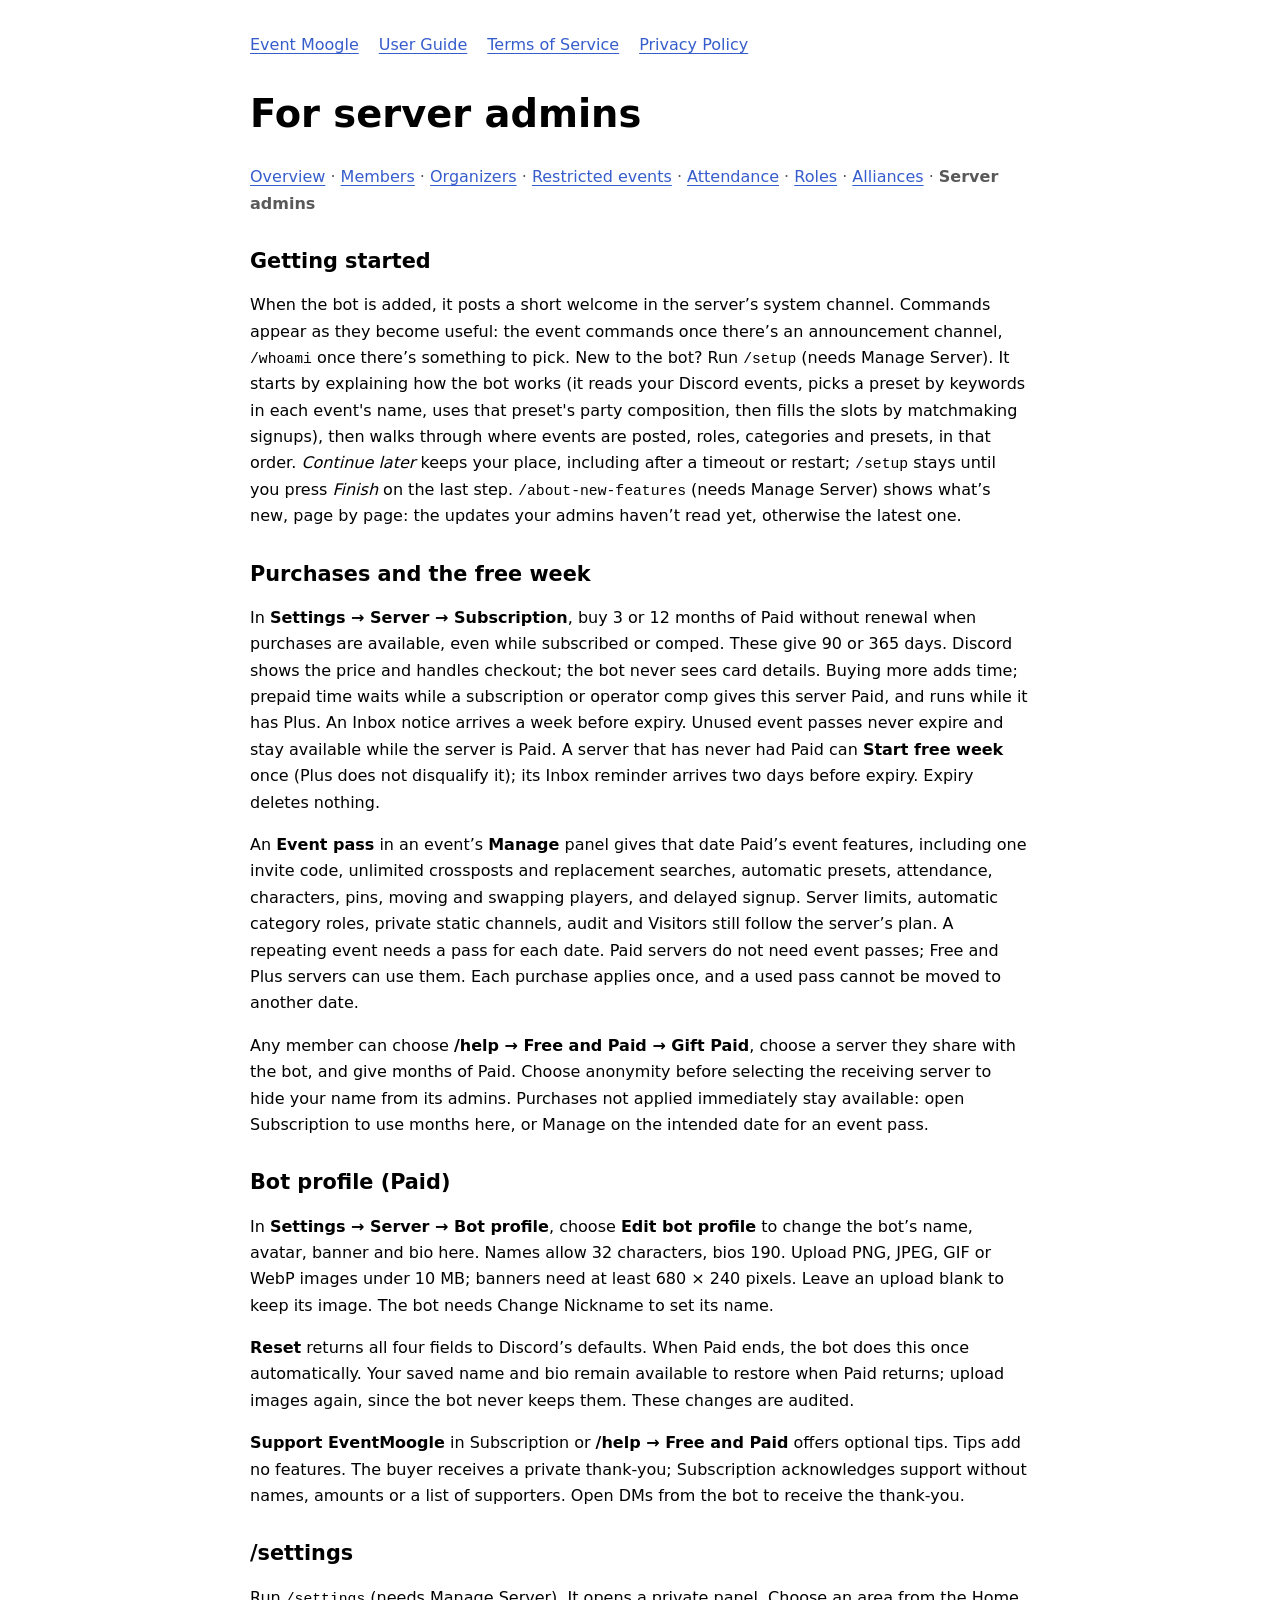
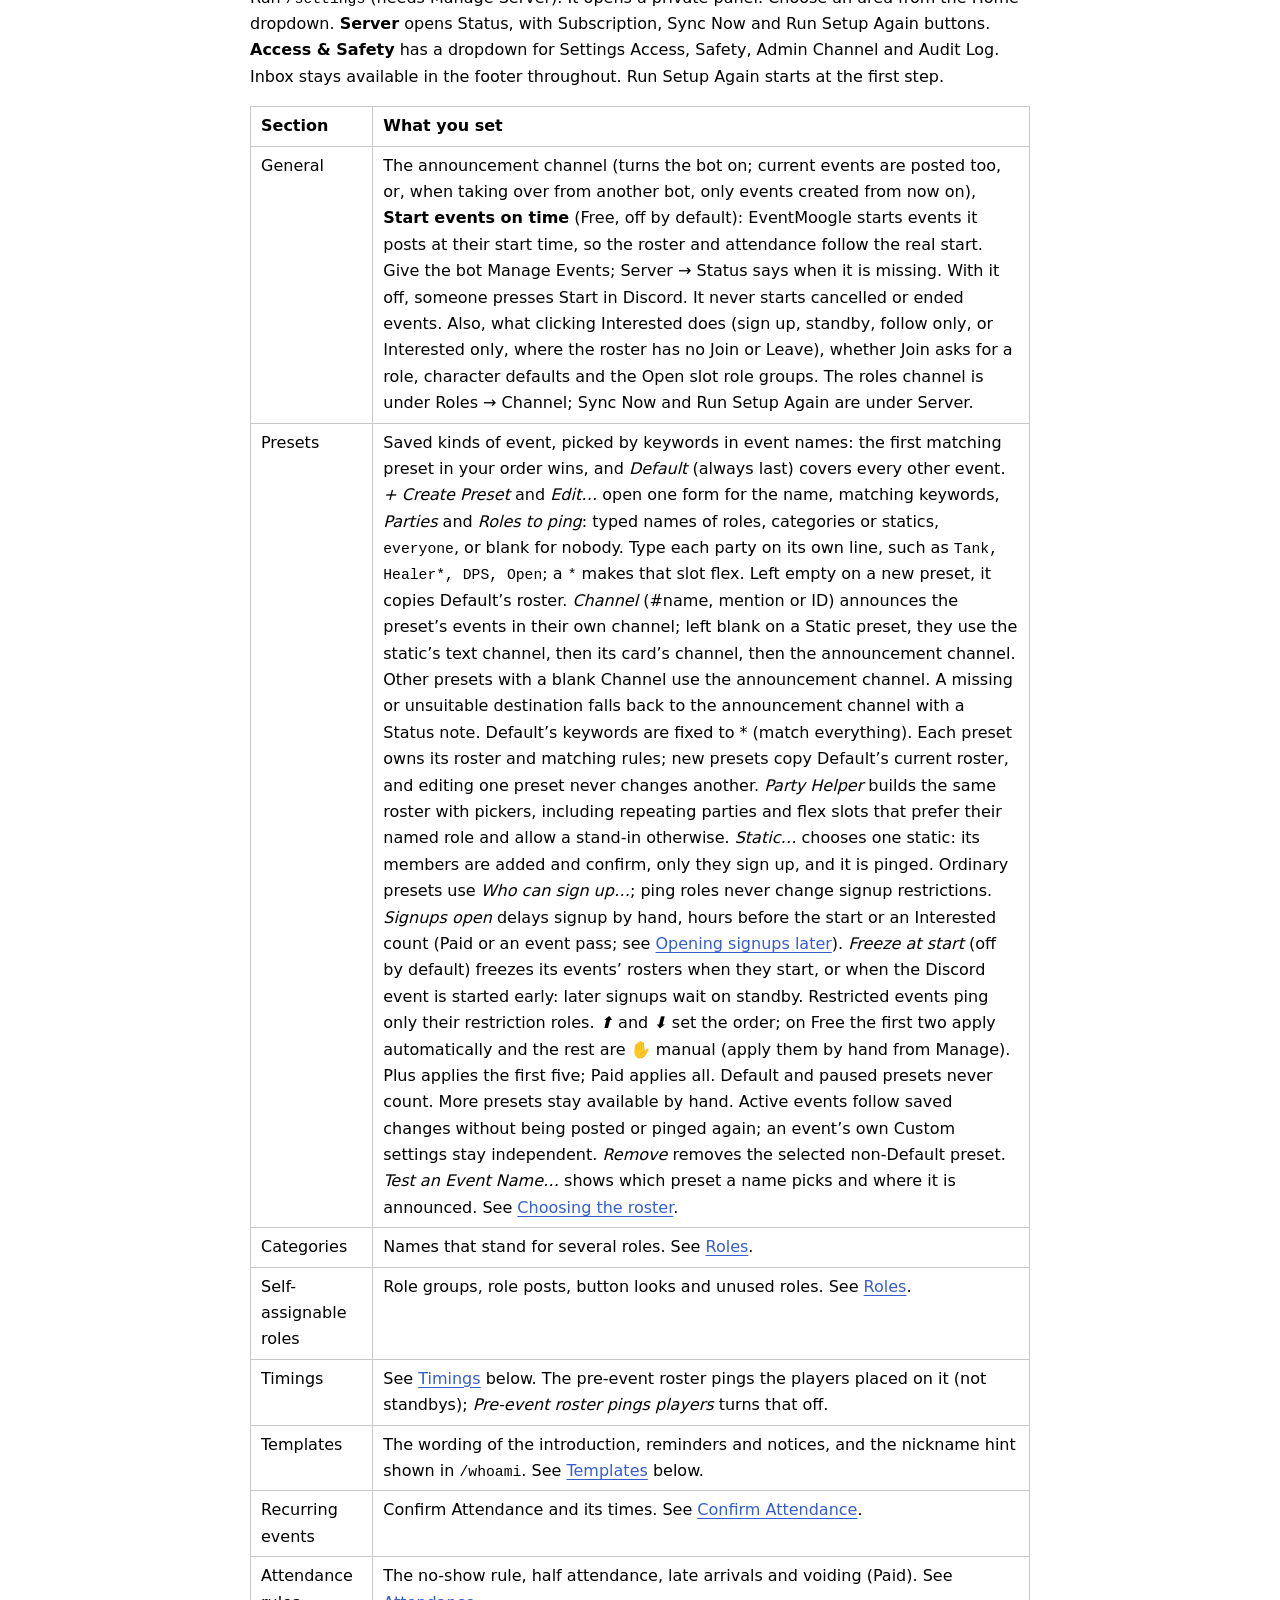
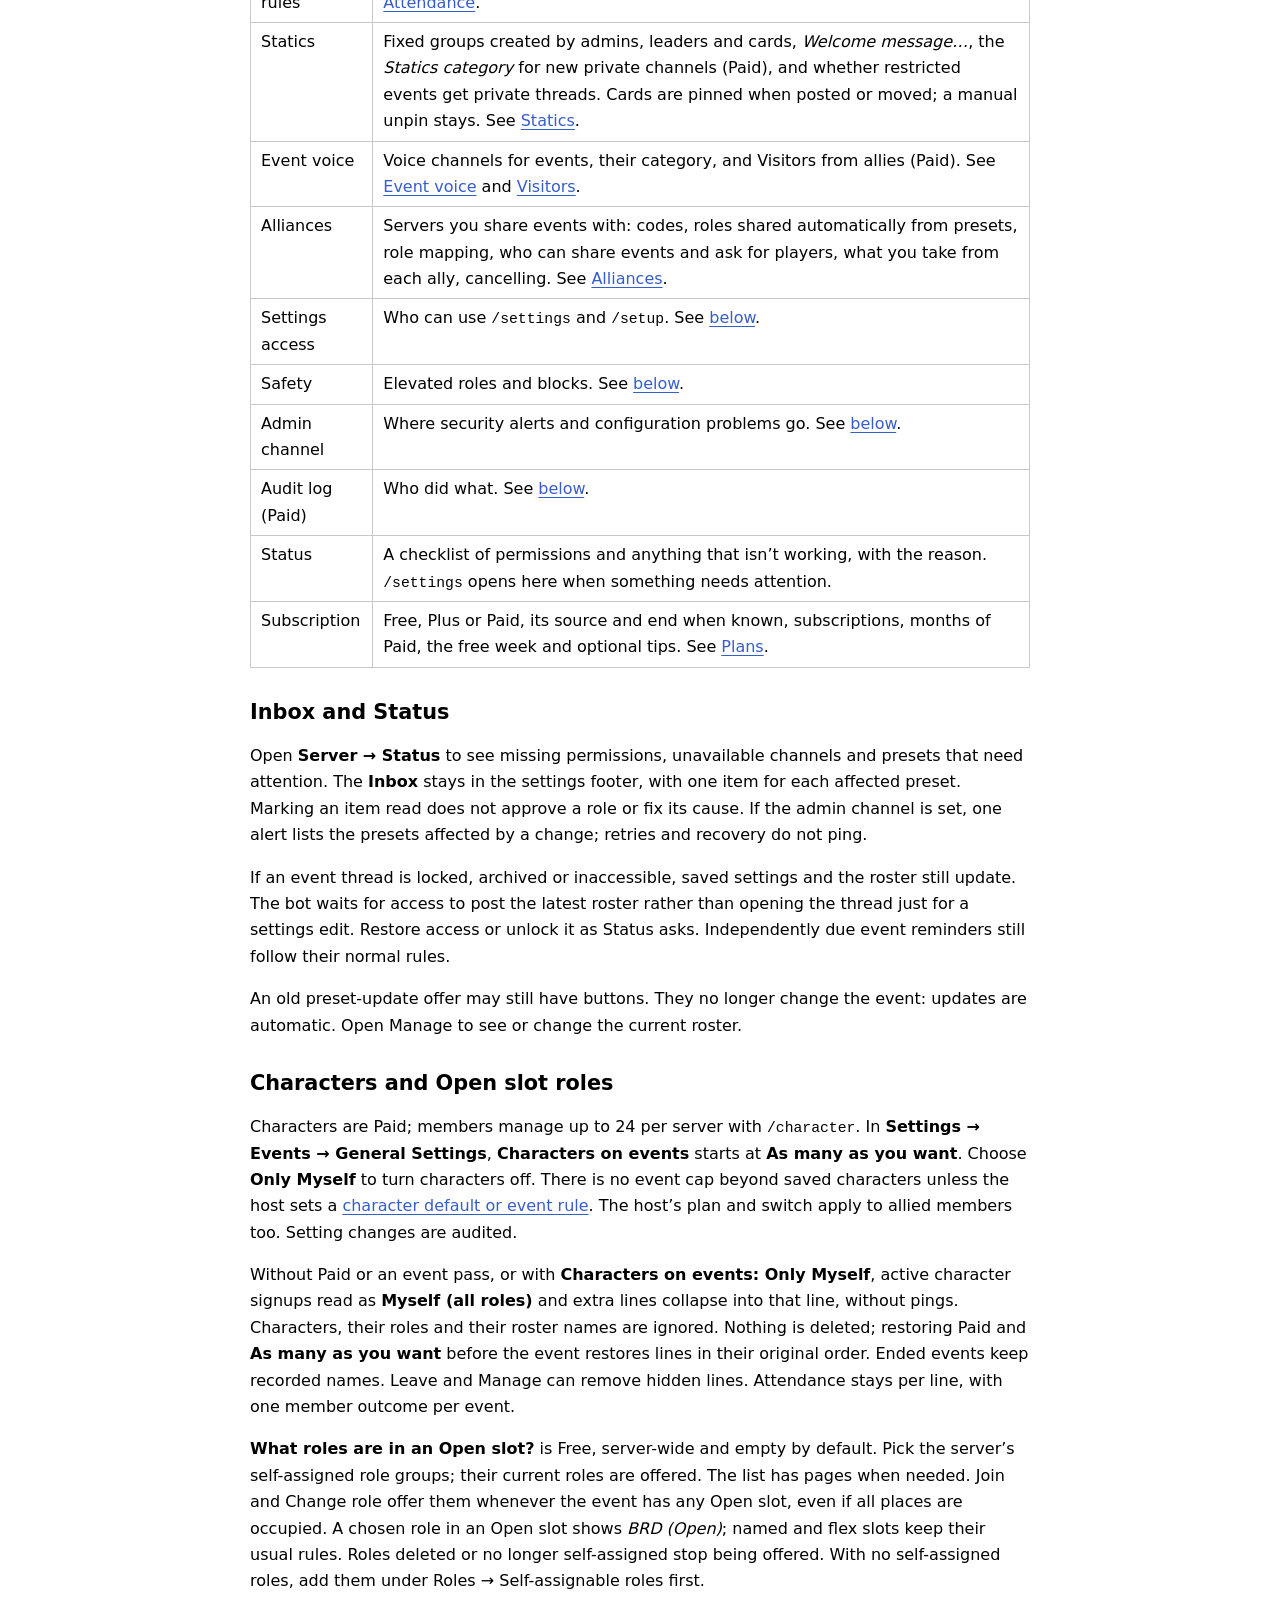
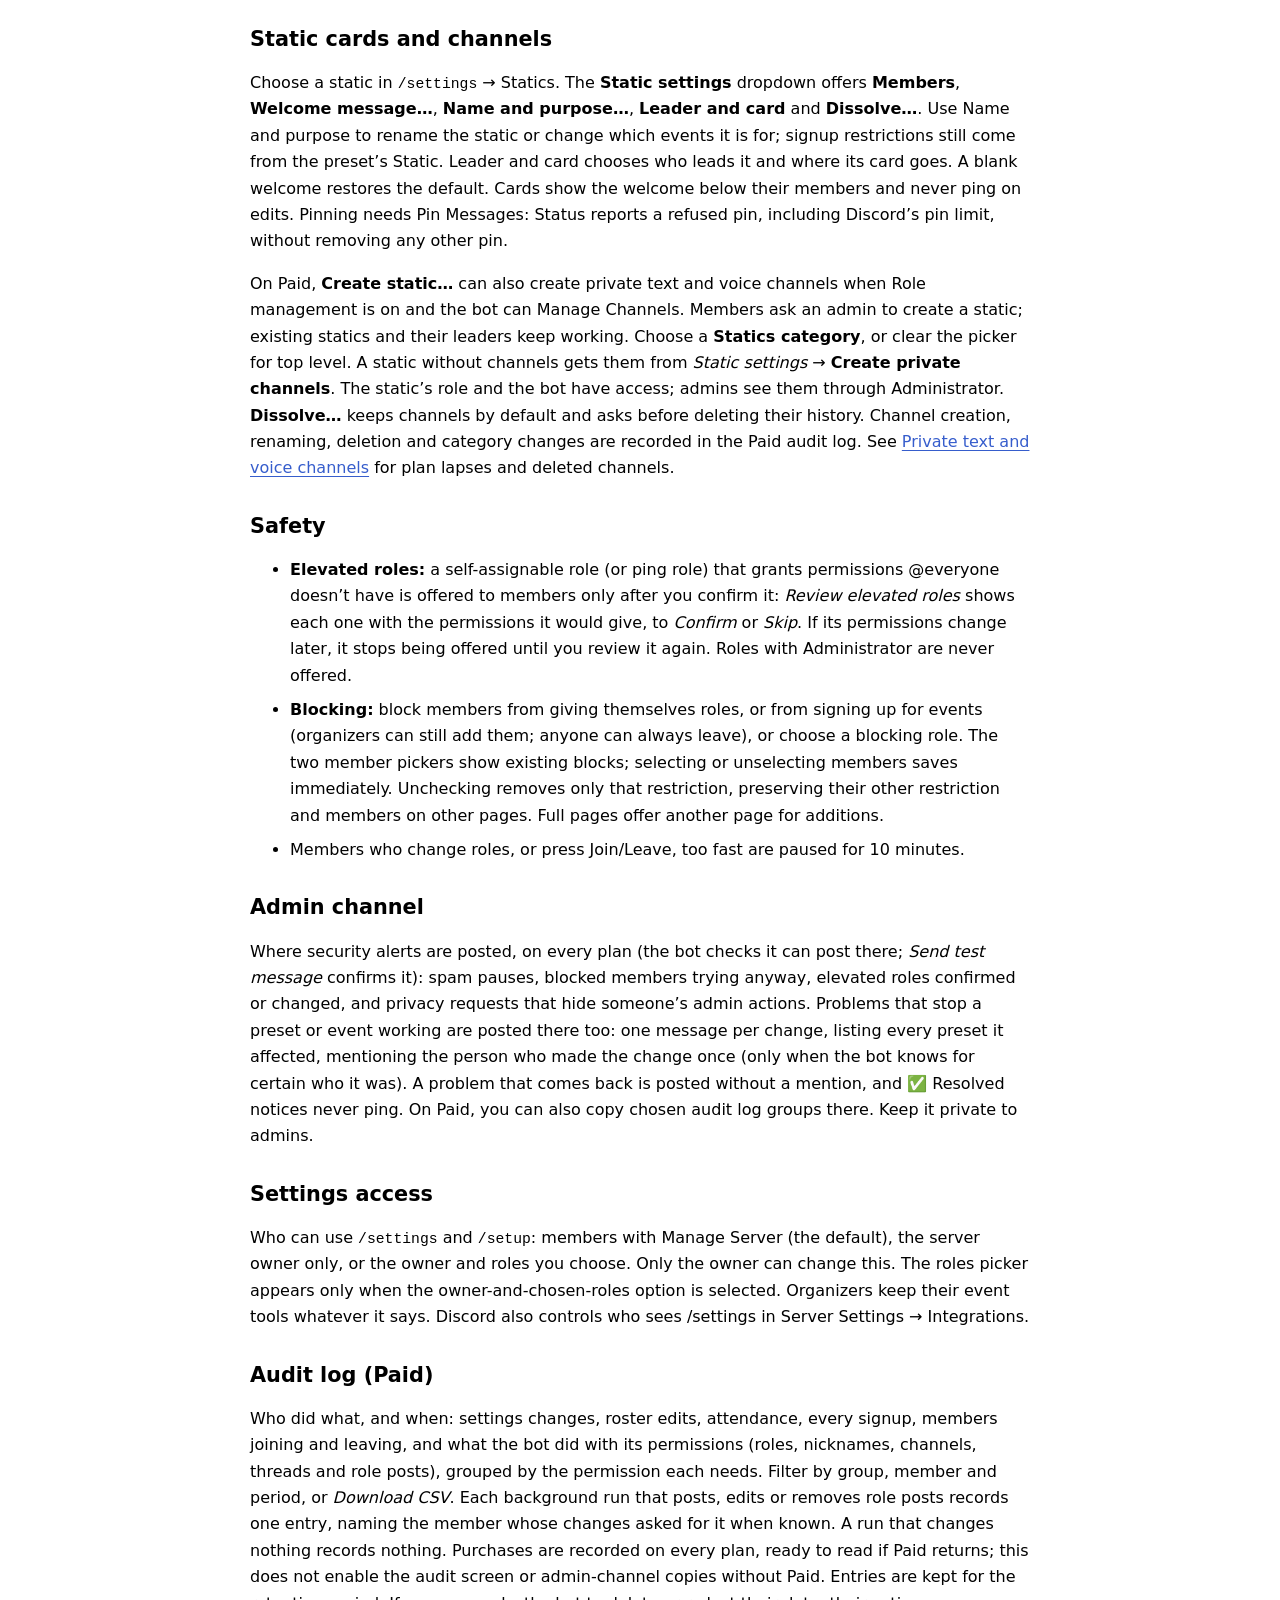
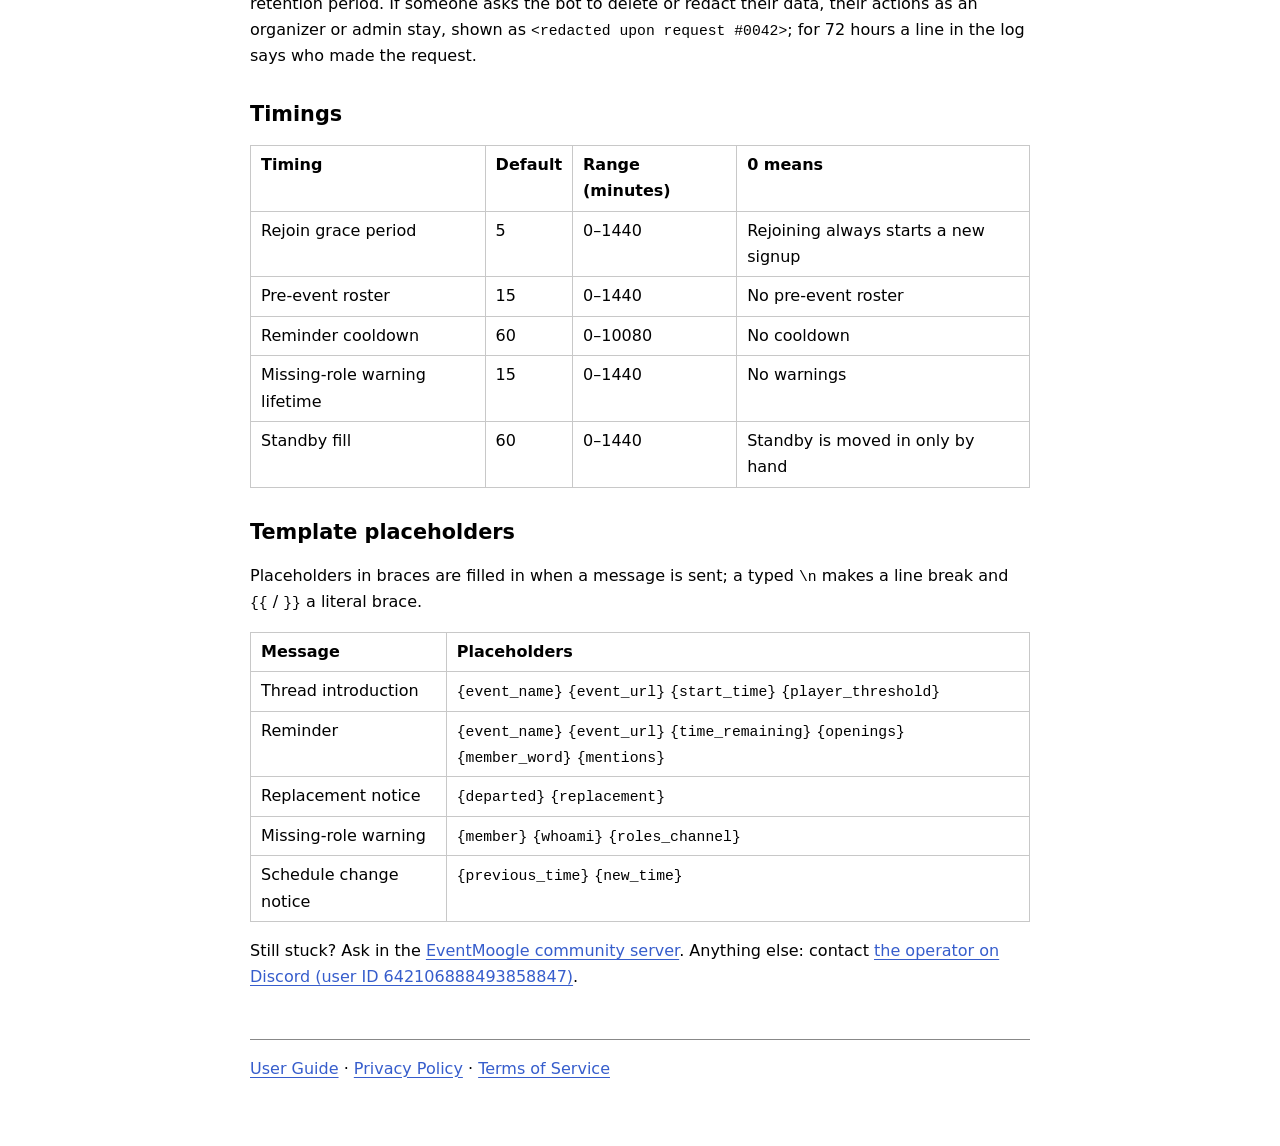
==== guide-admins.html @ 7b051658 "Update the guide and Privacy Policy for v3.6.0 Co-Authored-By: Claude Opus 5.5 <noreply@anthropic.co" ====
<!doctype html>
<html lang="en">
<head>
  <meta charset="utf-8">
  <meta name="viewport" content="width=device-width, initial-scale=1">
  <title>Server admins — Event Moogle User Guide</title>
  <link rel="stylesheet" href="styles.css">
</head>
<body>
  <nav aria-label="Pages"><a href="index.html">Event Moogle</a><a href="guide.html">User Guide</a><a href="terms.html">Terms of Service</a><a href="privacy.html">Privacy Policy</a></nav>
  <main>
    <h1>For server admins</h1>
    <p class="toc"><a href="guide.html">Overview</a> · <a href="guide-members.html">Members</a> · <a href="guide-organizers.html">Organizers</a> · <a href="guide-restricted.html">Restricted events</a> · <a href="guide-attendance.html">Attendance</a> · <a href="guide-roles.html">Roles</a> · <a href="guide-alliances.html">Alliances</a> · <strong>Server admins</strong></p>

    <h2 id="getting-started">Getting started</h2>
    <p>When the bot is added, it posts a short welcome in the server’s system channel. Commands appear as they become useful: the event commands once there’s an announcement channel, <code>/whoami</code> once there’s something to pick. New to the bot? Run <code>/setup</code> (needs Manage Server). It starts by explaining how the bot works (it reads your Discord events, picks a preset by keywords in each event's name, uses that preset's party composition, then fills the slots by matchmaking signups), then walks through where events are posted, roles, categories and presets, in that order. <em>Continue later</em> keeps your place, including after a timeout or restart; <code>/setup</code> stays until you press <em>Finish</em> on the last step. <code>/about-new-features</code> (needs Manage Server) shows what’s new, page by page: the updates your admins haven’t read yet, otherwise the latest one.</p>

    <h2 id="purchases">Purchases and the free week</h2>
    <p>In <strong>Settings → Server → Subscription</strong>, buy 3 or 12 months of Paid without renewal when purchases are available, even while subscribed or comped. These give 90 or 365 days. Discord shows the price and handles checkout; the bot never sees card details. Buying more adds time; prepaid time waits while a subscription or operator comp gives this server Paid, and runs while it has Plus. An Inbox notice arrives a week before expiry. Unused event passes never expire and stay available while the server is Paid. A server that has never had Paid can <strong>Start free week</strong> once (Plus does not disqualify it); its Inbox reminder arrives two days before expiry. Expiry deletes nothing.</p>
    <p>An <strong>Event pass</strong> in an event’s <strong>Manage</strong> panel gives that date Paid’s event features, including one invite code, unlimited crossposts and replacement searches, automatic presets, attendance, characters, pins, moving and swapping players, and delayed signup. Server limits, automatic category roles, private static channels, audit and Visitors still follow the server’s plan. A repeating event needs a pass for each date. Paid servers do not need event passes; Free and Plus servers can use them. Each purchase applies once, and a used pass cannot be moved to another date.</p>
    <p>Any member can choose <strong>/help → Free and Paid → Gift Paid</strong>, choose a server they share with the bot, and give months of Paid. Choose anonymity before selecting the receiving server to hide your name from its admins. Purchases not applied immediately stay available: open Subscription to use months here, or Manage on the intended date for an event pass.</p>

    <h2 id="bot-profile">Bot profile (Paid)</h2>
    <p>In <strong>Settings → Server → Bot profile</strong>, choose <strong>Edit bot profile</strong> to change the bot’s name, avatar, banner and bio here. Names allow 32 characters, bios 190. Upload PNG, JPEG, GIF or WebP images under 10 MB; banners need at least 680 × 240 pixels. Leave an upload blank to keep its image. The bot needs Change Nickname to set its name.</p>
    <p><strong>Reset</strong> returns all four fields to Discord’s defaults. When Paid ends, the bot does this once automatically. Your saved name and bio remain available to restore when Paid returns; upload images again, since the bot never keeps them. These changes are audited.</p>
    <p><strong>Support EventMoogle</strong> in Subscription or <strong>/help → Free and Paid</strong> offers optional tips. Tips add no features. The buyer receives a private thank-you; Subscription acknowledges support without names, amounts or a list of supporters. Open DMs from the bot to receive the thank-you.</p>

    <h2 id="settings">/settings</h2>
    <p>Run <code>/settings</code> (needs Manage Server). It opens a private panel. Choose an area from the Home dropdown. <strong>Server</strong> opens Status, with Subscription, Sync Now and Run Setup Again buttons. <strong>Access &amp; Safety</strong> has a dropdown for Settings Access, Safety, Admin Channel and Audit Log. Inbox stays available in the footer throughout. Run Setup Again starts at the first step.</p>
    <table>
      <tr><th>Section</th><th>What you set</th></tr>
      <tr><td>General</td><td>The announcement channel (turns the bot on; current events are posted too, or, when taking over from another bot, only events created from now on), <strong>Start events on time</strong> (Free, off by default): EventMoogle starts events it posts at their start time, so the roster and attendance follow the real start. Give the bot Manage Events; Server → Status says when it is missing. With it off, someone presses Start in Discord. It never starts cancelled or ended events. Also, what clicking Interested does (sign up, standby, follow only, or Interested only, where the roster has no Join or Leave), whether Join asks for a role, character defaults and the Open slot role groups. The roles channel is under Roles → Channel; Sync Now and Run Setup Again are under Server.</td></tr>
      <tr><td>Presets</td><td>Saved kinds of event, picked by keywords in event names: the first matching preset in your order wins, and <em>Default</em> (always last) covers every other event. <em>+ Create Preset</em> and <em>Edit…</em> open one form for the name, matching keywords, <em>Parties</em> and <em>Roles to ping</em>: typed names of roles, categories or statics, <code>everyone</code>, or blank for nobody. Type each party on its own line, such as <code>Tank, Healer*, DPS, Open</code>; a <code>*</code> makes that slot flex. Left empty on a new preset, it copies Default’s roster. <em>Channel</em> (#name, mention or ID) announces the preset’s events in their own channel; left blank on a Static preset, they use the static’s text channel, then its card’s channel, then the announcement channel. Other presets with a blank Channel use the announcement channel. A missing or unsuitable destination falls back to the announcement channel with a Status note. Default’s keywords are fixed to * (match everything). Each preset owns its roster and matching rules; new presets copy Default’s current roster, and editing one preset never changes another. <em>Party Helper</em> builds the same roster with pickers, including repeating parties and flex slots that prefer their named role and allow a stand-in otherwise. <em>Static…</em> chooses one static: its members are added and confirm, only they sign up, and it is pinged. Ordinary presets use <em>Who can sign up…</em>; ping roles never change signup restrictions. <em>Signups open</em> delays signup by hand, hours before the start or an Interested count (Paid or an event pass; see <a href="guide-organizers.html#delayed-signups">Opening signups later</a>). <em>Freeze at start</em> (off by default) freezes its events’ rosters when they start, or when the Discord event is started early: later signups wait on standby. Restricted events ping only their restriction roles. <em>⬆️</em> and <em>⬇️</em> set the order; on Free the first two apply automatically and the rest are ✋ manual (apply them by hand from Manage). Plus applies the first five; Paid applies all. Default and paused presets never count. More presets stay available by hand. Active events follow saved changes without being posted or pinged again; an event’s own Custom settings stay independent. <em>Remove</em> removes the selected non-Default preset. <em>Test an Event Name…</em> shows which preset a name picks and where it is announced. See <a href="guide-organizers.html#presets">Choosing the roster</a>.</td></tr>
      <tr><td>Categories</td><td>Names that stand for several roles. See <a href="guide-roles.html#categories">Roles</a>.</td></tr>
      <tr><td>Self-assignable roles</td><td>Role groups, role posts, button looks and unused roles. See <a href="guide-roles.html#self-assignable">Roles</a>.</td></tr>
      <tr><td>Timings</td><td>See <a href="#timings">Timings</a> below. The pre-event roster pings the players placed on it (not standbys); <em>Pre-event roster pings players</em> turns that off.</td></tr>
      <tr><td>Templates</td><td>The wording of the introduction, reminders and notices, and the nickname hint shown in <code>/whoami</code>. See <a href="#templates">Templates</a> below.</td></tr>
      <tr><td>Recurring events</td><td>Confirm Attendance and its times. See <a href="guide-organizers.html#confirm-attendance">Confirm Attendance</a>.</td></tr>
      <tr><td>Attendance rules</td><td>The no-show rule, half attendance, late arrivals and voiding (Paid). See <a href="guide-attendance.html#how-it-counts">Attendance</a>.</td></tr>
      <tr><td>Statics</td><td>Fixed groups created by admins, leaders and cards, <em>Welcome message…</em>, the <em>Statics category</em> for new private channels (Paid), and whether restricted events get private threads. Cards are pinned when posted or moved; a manual unpin stays. See <a href="guide-restricted.html#statics">Statics</a>.</td></tr>
      <tr><td>Event voice</td><td>Voice channels for events, their category, and Visitors from allies (Paid). See <a href="guide-organizers.html#voice-channel">Event voice</a> and <a href="guide-alliances.html#visitors">Visitors</a>.</td></tr>
      <tr><td>Alliances</td><td>Servers you share events with: codes, roles shared automatically from presets, role mapping, who can share events and ask for players, what you take from each ally, cancelling. See <a href="guide-alliances.html">Alliances</a>.</td></tr>
      <tr><td>Settings access</td><td>Who can use <code>/settings</code> and <code>/setup</code>. See <a href="#access">below</a>.</td></tr>
      <tr><td>Safety</td><td>Elevated roles and blocks. See <a href="#safety">below</a>.</td></tr>
      <tr><td>Admin channel</td><td>Where security alerts and configuration problems go. See <a href="#admin-channel">below</a>.</td></tr>
      <tr><td>Audit log (Paid)</td><td>Who did what. See <a href="#audit-log">below</a>.</td></tr>
      <tr><td>Status</td><td>A checklist of permissions and anything that isn’t working, with the reason. <code>/settings</code> opens here when something needs attention.</td></tr>
      <tr><td>Subscription</td><td>Free, Plus or Paid, its source and end when known, subscriptions, months of Paid, the free week and optional tips. See <a href="guide.html#plans">Plans</a>.</td></tr>
    </table>

    <h2 id="inbox-status">Inbox and Status</h2>
    <p>Open <strong>Server → Status</strong> to see missing permissions, unavailable channels and presets that need attention. The <strong>Inbox</strong> stays in the settings footer, with one item for each affected preset. Marking an item read does not approve a role or fix its cause. If the admin channel is set, one alert lists the presets affected by a change; retries and recovery do not ping.</p>
    <p>If an event thread is locked, archived or inaccessible, saved settings and the roster still update. The bot waits for access to post the latest roster rather than opening the thread just for a settings edit. Restore access or unlock it as Status asks. Independently due event reminders still follow their normal rules.</p>
    <p>An old preset-update offer may still have buttons. They no longer change the event: updates are automatic. Open Manage to see or change the current roster.</p>

    <h2 id="character-settings">Characters and Open slot roles</h2>
    <p>Characters are Paid; members manage up to 24 per server with <code>/character</code>. In <strong>Settings → Events → General Settings</strong>, <strong>Characters on events</strong> starts at <strong>As many as you want</strong>. Choose <strong>Only Myself</strong> to turn characters off. There is no event cap beyond saved characters unless the host sets a <a href="guide-organizers.html#characters">character default or event rule</a>. The host’s plan and switch apply to allied members too. Setting changes are audited.</p>
    <p>Without Paid or an event pass, or with <strong>Characters on events: Only Myself</strong>, active character signups read as <strong>Myself (all roles)</strong> and extra lines collapse into that line, without pings. Characters, their roles and their roster names are ignored. Nothing is deleted; restoring Paid and <strong>As many as you want</strong> before the event restores lines in their original order. Ended events keep recorded names. Leave and Manage can remove hidden lines. Attendance stays per line, with one member outcome per event.</p>
    <p><strong>What roles are in an Open slot?</strong> is Free, server-wide and empty by default. Pick the server’s self-assigned role groups; their current roles are offered. The list has pages when needed. Join and Change role offer them whenever the event has any Open slot, even if all places are occupied. A chosen role in an Open slot shows <em>BRD (Open)</em>; named and flex slots keep their usual rules. Roles deleted or no longer self-assigned stop being offered. With no self-assigned roles, add them under Roles → Self-assignable roles first.</p>

    <h2 id="statics">Static cards and channels</h2>
    <p>Choose a static in <code>/settings</code> → Statics. The <strong>Static settings</strong> dropdown offers <strong>Members</strong>, <strong>Welcome message…</strong>, <strong>Name and purpose…</strong>, <strong>Leader and card</strong> and <strong>Dissolve…</strong>. Use Name and purpose to rename the static or change which events it is for; signup restrictions still come from the preset’s Static. Leader and card chooses who leads it and where its card goes. A blank welcome restores the default. Cards show the welcome below their members and never ping on edits. Pinning needs Pin Messages: Status reports a refused pin, including Discord’s pin limit, without removing any other pin.</p>
    <p>On Paid, <strong>Create static…</strong> can also create private text and voice channels when Role management is on and the bot can Manage Channels. Members ask an admin to create a static; existing statics and their leaders keep working. Choose a <strong>Statics category</strong>, or clear the picker for top level. A static without channels gets them from <em>Static settings</em> → <strong>Create private channels</strong>. The static’s role and the bot have access; admins see them through Administrator. <strong>Dissolve…</strong> keeps channels by default and asks before deleting their history. Channel creation, renaming, deletion and category changes are recorded in the Paid audit log. See <a href="guide-restricted.html#static-channels">Private text and voice channels</a> for plan lapses and deleted channels.</p>

    <h2 id="safety">Safety</h2>
    <ul>
      <li><strong>Elevated roles:</strong> a self-assignable role (or ping role) that grants permissions @everyone doesn’t have is offered to members only after you confirm it: <em>Review elevated roles</em> shows each one with the permissions it would give, to <em>Confirm</em> or <em>Skip</em>. If its permissions change later, it stops being offered until you review it again. Roles with Administrator are never offered.</li>
      <li><strong>Blocking:</strong> block members from giving themselves roles, or from signing up for events (organizers can still add them; anyone can always leave), or choose a blocking role. The two member pickers show existing blocks; selecting or unselecting members saves immediately. Unchecking removes only that restriction, preserving their other restriction and members on other pages. Full pages offer another page for additions.</li>
      <li>Members who change roles, or press Join/Leave, too fast are paused for 10 minutes.</li>
    </ul>

    <h2 id="admin-channel">Admin channel</h2>
    <p>Where security alerts are posted, on every plan (the bot checks it can post there; <em>Send test message</em> confirms it): spam pauses, blocked members trying anyway, elevated roles confirmed or changed, and privacy requests that hide someone’s admin actions. Problems that stop a preset or event working are posted there too: one message per change, listing every preset it affected, mentioning the person who made the change once (only when the bot knows for certain who it was). A problem that comes back is posted without a mention, and ✅ Resolved notices never ping. On Paid, you can also copy chosen audit log groups there. Keep it private to admins.</p>

    <h2 id="access">Settings access</h2>
    <p>Who can use <code>/settings</code> and <code>/setup</code>: members with Manage Server (the default), the server owner only, or the owner and roles you choose. Only the owner can change this. The roles picker appears only when the owner-and-chosen-roles option is selected. Organizers keep their event tools whatever it says. Discord also controls who sees /settings in Server Settings → Integrations.</p>

    <h2 id="audit-log">Audit log (Paid)</h2>
    <p>Who did what, and when: settings changes, roster edits, attendance, every signup, members joining and leaving, and what the bot did with its permissions (roles, nicknames, channels, threads and role posts), grouped by the permission each needs. Filter by group, member and period, or <em>Download CSV</em>. Each background run that posts, edits or removes role posts records one entry, naming the member whose changes asked for it when known. A run that changes nothing records nothing. Purchases are recorded on every plan, ready to read if Paid returns; this does not enable the audit screen or admin-channel copies without Paid. Entries are kept for the retention period. If someone asks the bot to delete or redact their data, their actions as an organizer or admin stay, shown as <code>&lt;redacted upon request #0042&gt;</code>; for 72 hours a line in the log says who made the request.</p>

    <h2 id="timings">Timings</h2>
    <table>
      <tr><th>Timing</th><th>Default</th><th>Range (minutes)</th><th>0 means</th></tr>
      <tr><td>Rejoin grace period</td><td>5</td><td>0–1440</td><td>Rejoining always starts a new signup</td></tr>
      <tr><td>Pre-event roster</td><td>15</td><td>0–1440</td><td>No pre-event roster</td></tr>
      <tr><td>Reminder cooldown</td><td>60</td><td>0–10080</td><td>No cooldown</td></tr>
      <tr><td>Missing-role warning lifetime</td><td>15</td><td>0–1440</td><td>No warnings</td></tr>
      <tr><td>Standby fill</td><td>60</td><td>0–1440</td><td>Standby is moved in only by hand</td></tr>
    </table>

    <h2 id="templates">Template placeholders</h2>
    <p>Placeholders in braces are filled in when a message is sent; a typed <code>\n</code> makes a line break and <code>{{</code> / <code>}}</code> a literal brace.</p>
    <table>
      <tr><th>Message</th><th>Placeholders</th></tr>
      <tr><td>Thread introduction</td><td><code>{event_name}</code> <code>{event_url}</code> <code>{start_time}</code> <code>{player_threshold}</code></td></tr>
      <tr><td>Reminder</td><td><code>{event_name}</code> <code>{event_url}</code> <code>{time_remaining}</code> <code>{openings}</code> <code>{member_word}</code> <code>{mentions}</code></td></tr>
      <tr><td>Replacement notice</td><td><code>{departed}</code> <code>{replacement}</code></td></tr>
      <tr><td>Missing-role warning</td><td><code>{member}</code> <code>{whoami}</code> <code>{roles_channel}</code></td></tr>
      <tr><td>Schedule change notice</td><td><code>{previous_time}</code> <code>{new_time}</code></td></tr>
    </table>
    <p>Still stuck? Ask in the <a href="https://discord.gg/qtAFqV2EN4">EventMoogle community server</a>. Anything else: contact <a href="https://discord.com/users/642106888493858847">the operator on Discord (user ID 642106888493858847)</a>.</p>
  </main>
  <footer><a href="guide.html">User Guide</a> · <a href="privacy.html">Privacy Policy</a> · <a href="terms.html">Terms of Service</a></footer>
</body>
</html>
---- styles.css ----
:root { color-scheme: light dark; font-family: system-ui, sans-serif; line-height: 1.65; }
body { max-width: 780px; margin: 0 auto; padding: 32px 24px 64px; }
nav { display: flex; flex-wrap: wrap; gap: 20px; margin-bottom: 32px; }
a { color: #365dcc; text-underline-offset: 3px; }
h1, h2 { line-height: 1.25; }
h1 { font-size: 2.4rem; }
h2 { margin-top: 32px; font-size: 1.3rem; }
.meta { color: #595959; }
.draft { border: 2px solid #986300; padding: 16px; border-radius: 8px; }
li { margin-bottom: 8px; }
footer { margin-top: 48px; border-top: 1px solid #888; padding-top: 16px; }
h3 { margin-top: 24px; font-size: 1.05rem; }
table { border-collapse: collapse; width: 100%; margin: 12px 0; display: block; overflow-x: auto; }
th, td { border: 1px solid #c8c8c8; padding: 6px 10px; text-align: left; vertical-align: top; }
code, pre { font-family: ui-monospace, SFMono-Regular, Menlo, monospace; font-size: 0.92em; }
pre { background: #f2f3f5; padding: 12px 16px; border-radius: 8px; overflow-x: auto; }
.toc { color: #595959; }
@media (prefers-color-scheme: dark) {
  body { background: #17191e; color: #eceef3; }
  a { color: #a5baff; }
  .meta { color: #b7bcc7; }
  .draft { border-color: #e9b950; }
  th, td { border-color: #3c4048; }
  pre { background: #22252c; }
  .toc { color: #b7bcc7; }
}
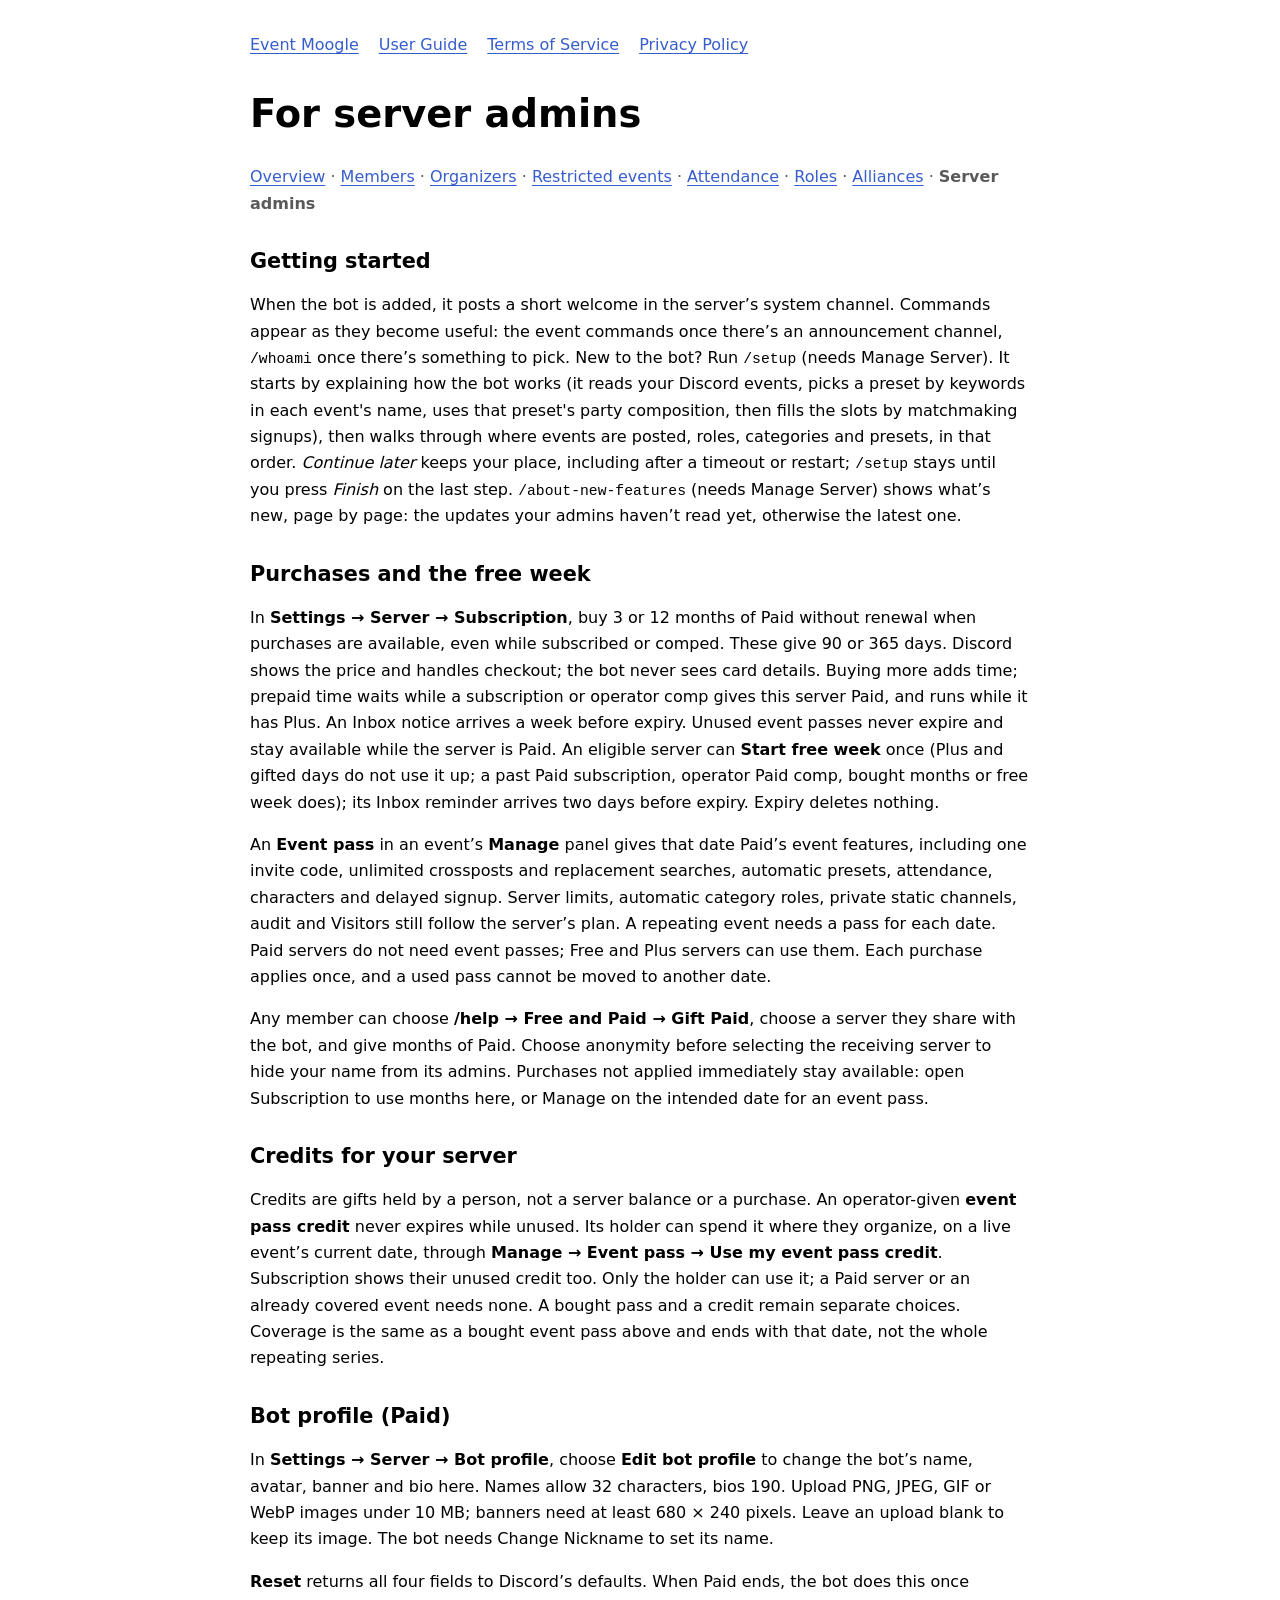
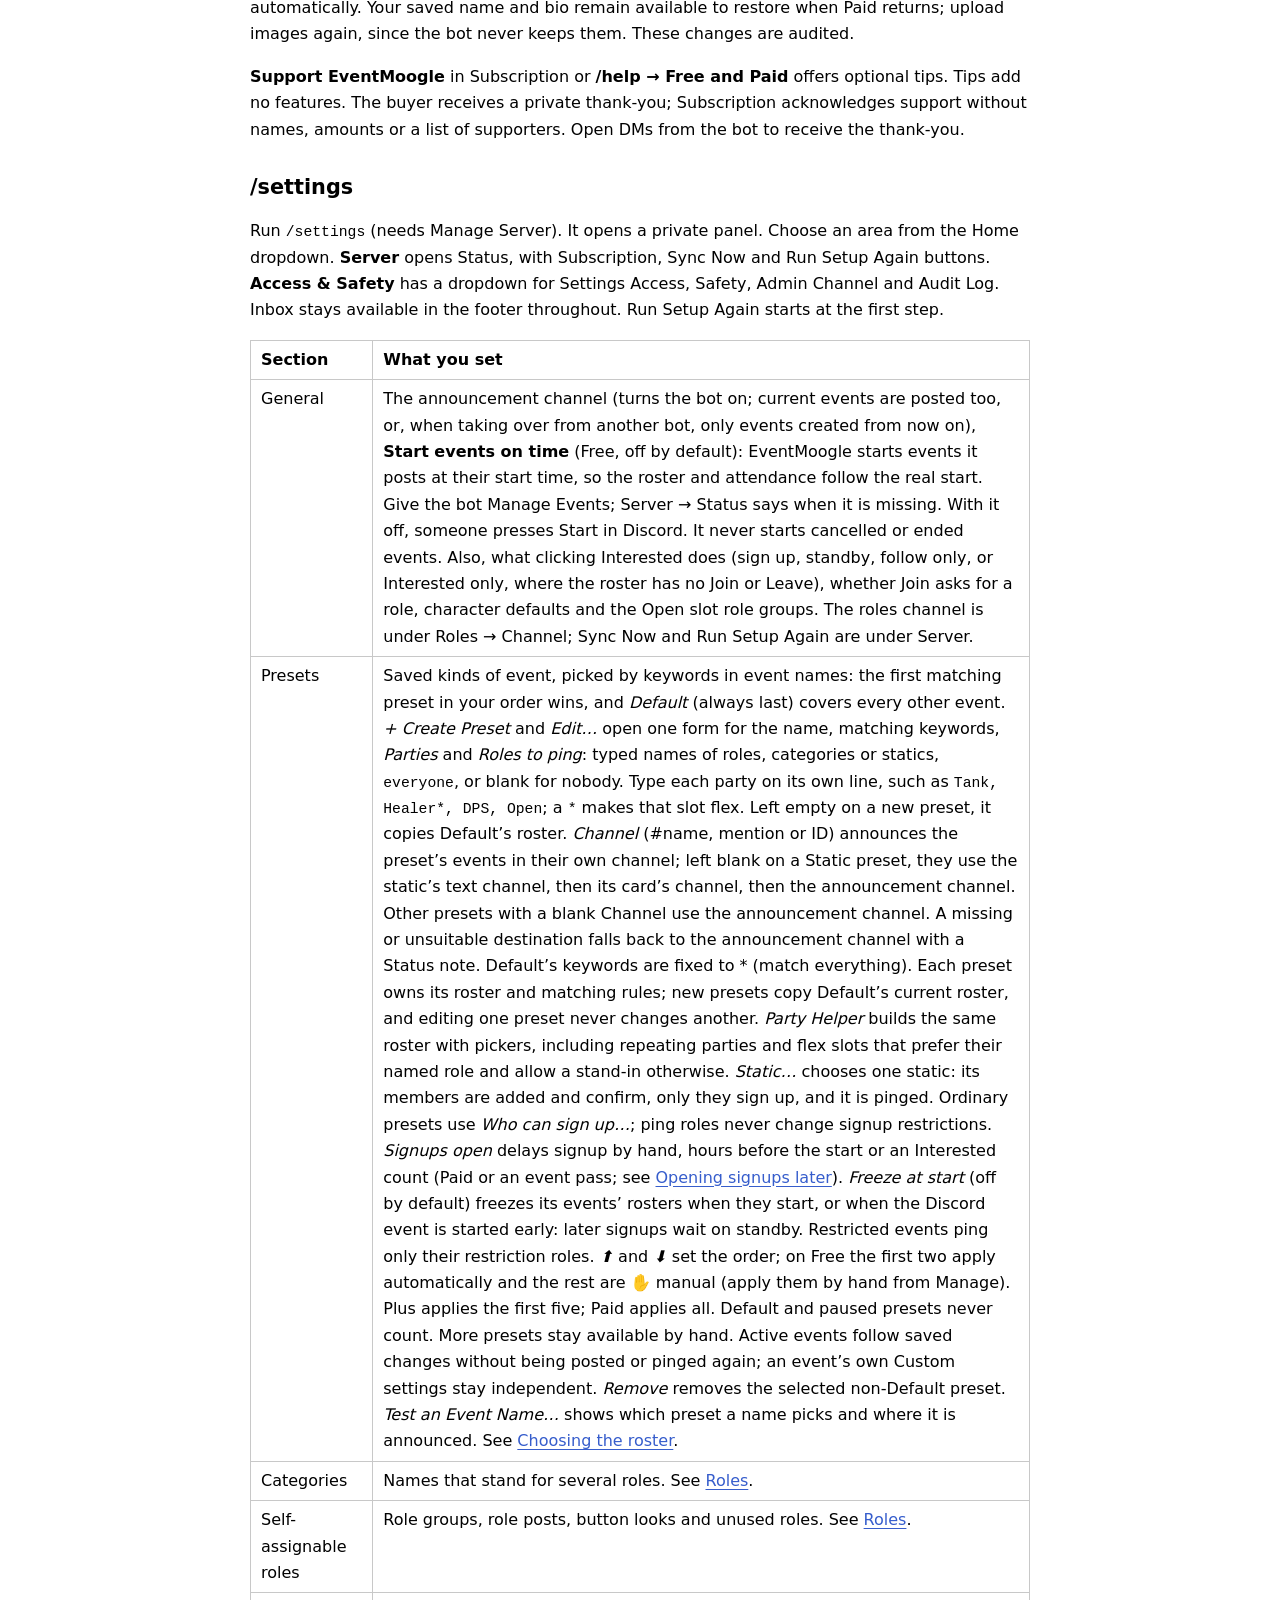
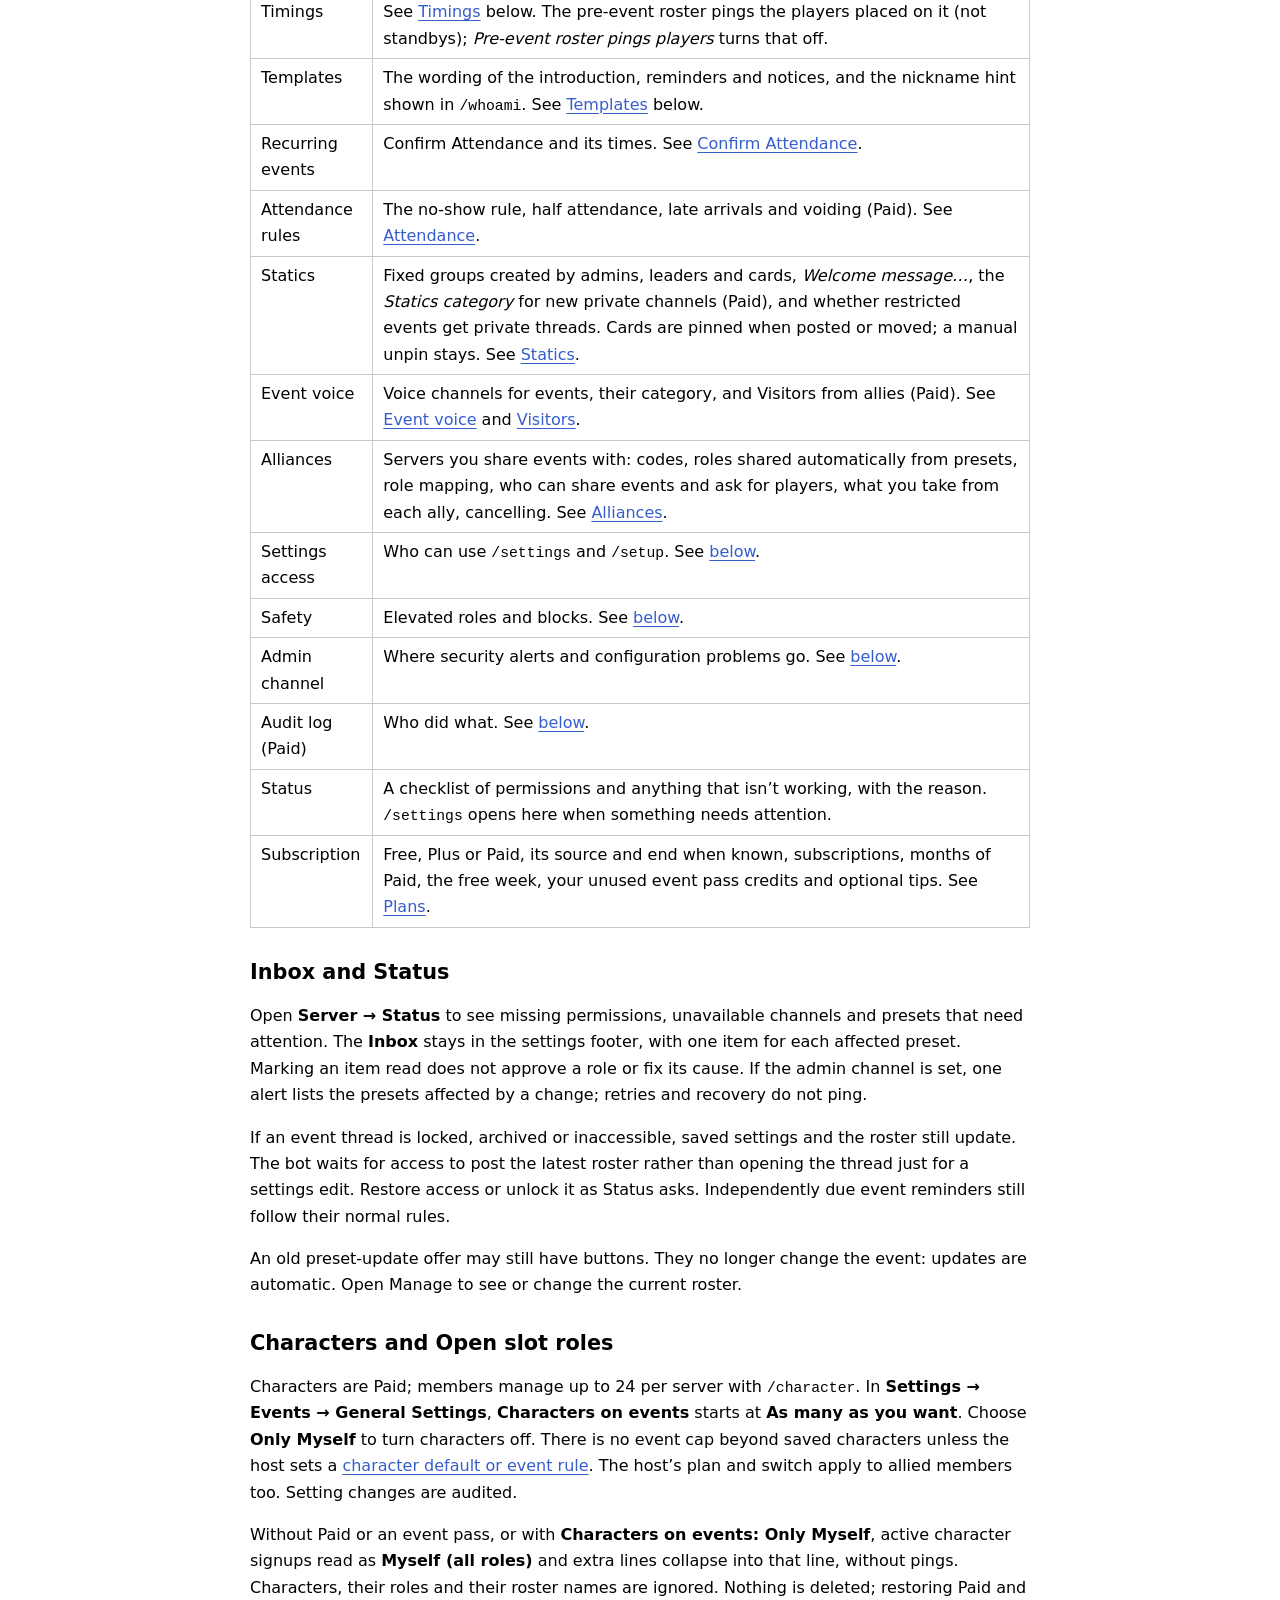
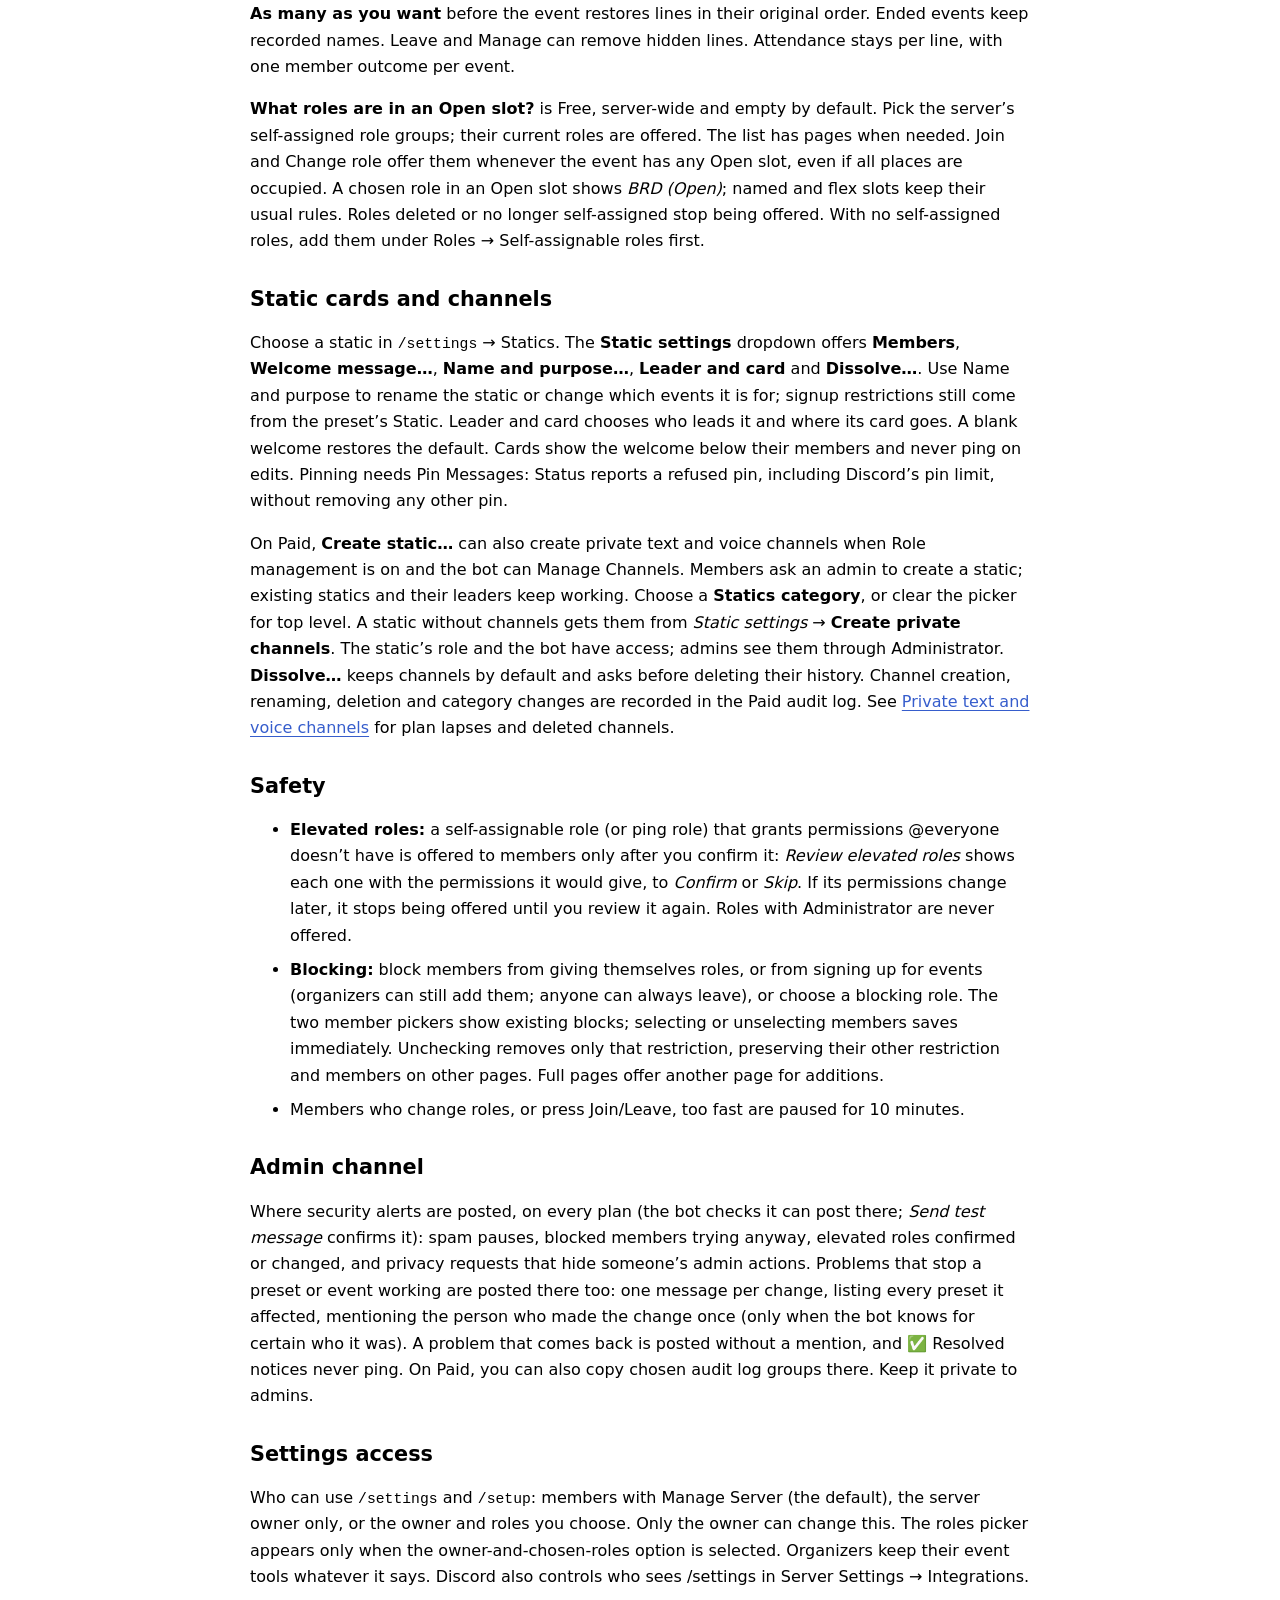
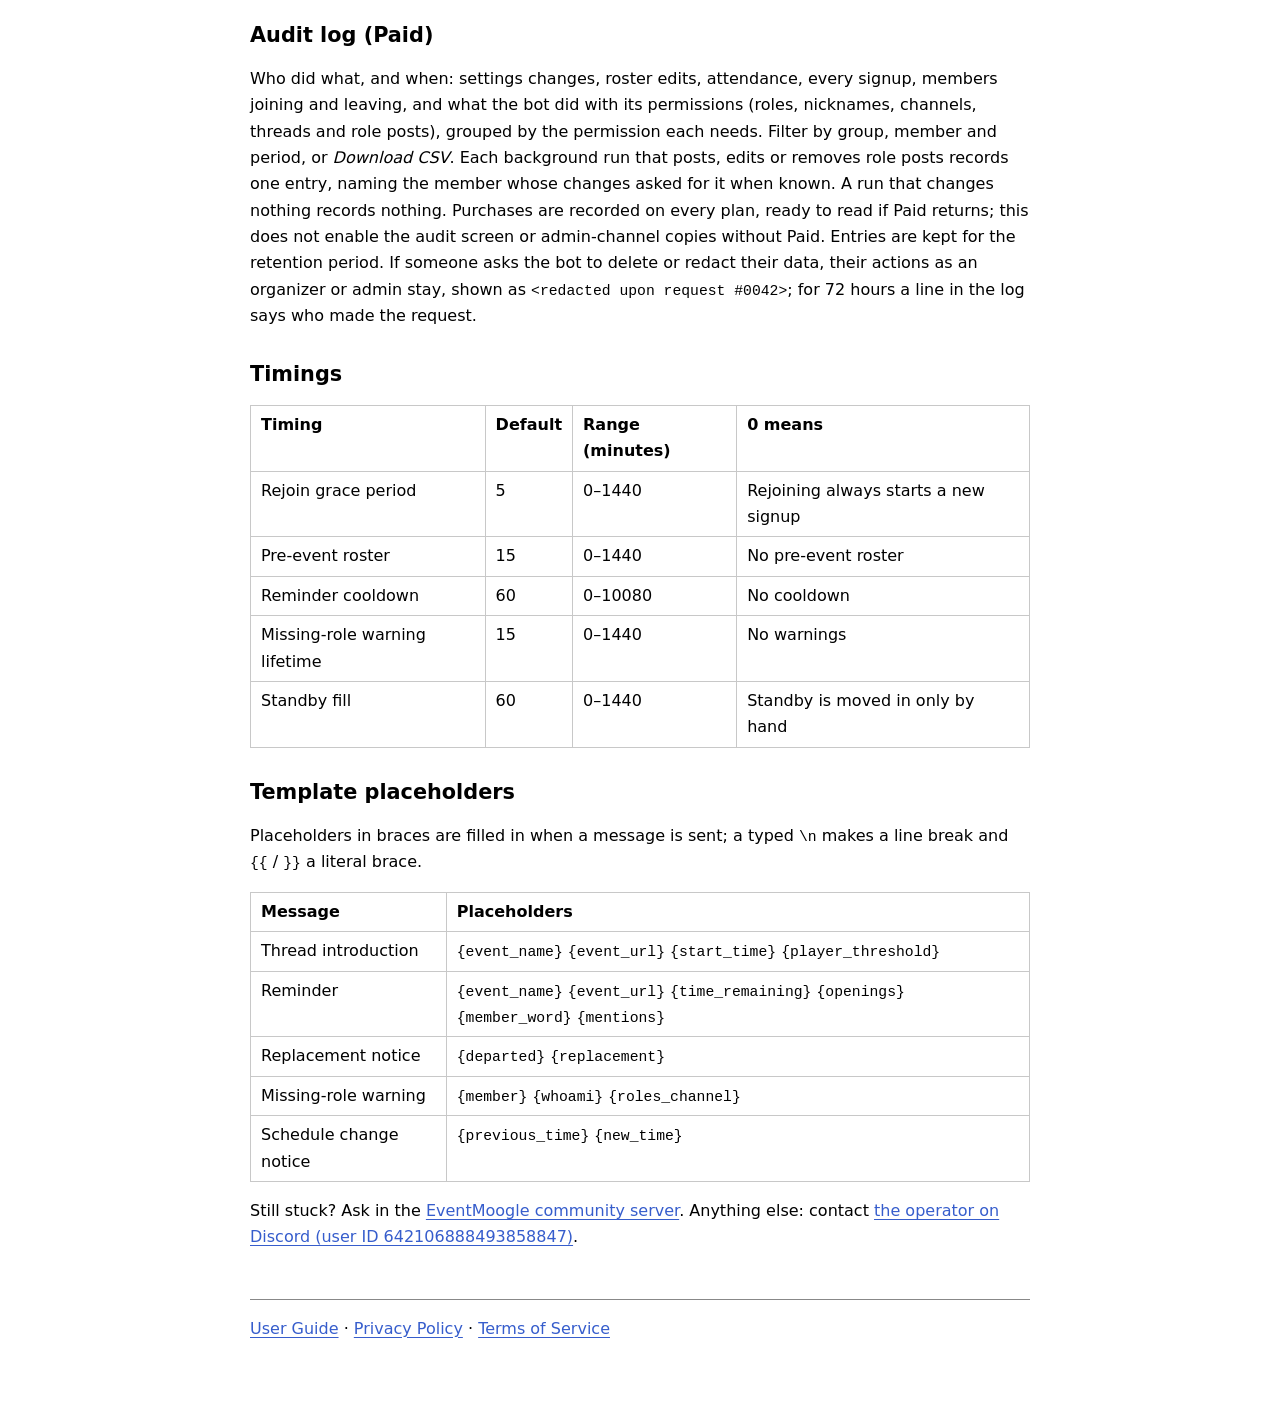
==== commit 381bbab6: "Update the guides and Privacy Policy for v3.7.0: event pass credits Rendered from main 04866df. Also" ====
--- a/guide-admins.html
+++ b/guide-admins.html
@@ -16,9 +16,12 @@
     <p>When the bot is added, it posts a short welcome in the server’s system channel. Commands appear as they become useful: the event commands once there’s an announcement channel, <code>/whoami</code> once there’s something to pick. New to the bot? Run <code>/setup</code> (needs Manage Server). It starts by explaining how the bot works (it reads your Discord events, picks a preset by keywords in each event's name, uses that preset's party composition, then fills the slots by matchmaking signups), then walks through where events are posted, roles, categories and presets, in that order. <em>Continue later</em> keeps your place, including after a timeout or restart; <code>/setup</code> stays until you press <em>Finish</em> on the last step. <code>/about-new-features</code> (needs Manage Server) shows what’s new, page by page: the updates your admins haven’t read yet, otherwise the latest one.</p>
 
     <h2 id="purchases">Purchases and the free week</h2>
-    <p>In <strong>Settings → Server → Subscription</strong>, buy 3 or 12 months of Paid without renewal when purchases are available, even while subscribed or comped. These give 90 or 365 days. Discord shows the price and handles checkout; the bot never sees card details. Buying more adds time; prepaid time waits while a subscription or operator comp gives this server Paid, and runs while it has Plus. An Inbox notice arrives a week before expiry. Unused event passes never expire and stay available while the server is Paid. A server that has never had Paid can <strong>Start free week</strong> once (Plus does not disqualify it); its Inbox reminder arrives two days before expiry. Expiry deletes nothing.</p>
-    <p>An <strong>Event pass</strong> in an event’s <strong>Manage</strong> panel gives that date Paid’s event features, including one invite code, unlimited crossposts and replacement searches, automatic presets, attendance, characters, pins, moving and swapping players, and delayed signup. Server limits, automatic category roles, private static channels, audit and Visitors still follow the server’s plan. A repeating event needs a pass for each date. Paid servers do not need event passes; Free and Plus servers can use them. Each purchase applies once, and a used pass cannot be moved to another date.</p>
+    <p>In <strong>Settings → Server → Subscription</strong>, buy 3 or 12 months of Paid without renewal when purchases are available, even while subscribed or comped. These give 90 or 365 days. Discord shows the price and handles checkout; the bot never sees card details. Buying more adds time; prepaid time waits while a subscription or operator comp gives this server Paid, and runs while it has Plus. An Inbox notice arrives a week before expiry. Unused event passes never expire and stay available while the server is Paid. An eligible server can <strong>Start free week</strong> once (Plus and gifted days do not use it up; a past Paid subscription, operator Paid comp, bought months or free week does); its Inbox reminder arrives two days before expiry. Expiry deletes nothing.</p>
+    <p>An <strong>Event pass</strong> in an event’s <strong>Manage</strong> panel gives that date Paid’s event features, including one invite code, unlimited crossposts and replacement searches, automatic presets, attendance, characters and delayed signup. Server limits, automatic category roles, private static channels, audit and Visitors still follow the server’s plan. A repeating event needs a pass for each date. Paid servers do not need event passes; Free and Plus servers can use them. Each purchase applies once, and a used pass cannot be moved to another date.</p>
     <p>Any member can choose <strong>/help → Free and Paid → Gift Paid</strong>, choose a server they share with the bot, and give months of Paid. Choose anonymity before selecting the receiving server to hide your name from its admins. Purchases not applied immediately stay available: open Subscription to use months here, or Manage on the intended date for an event pass.</p>
+
+    <h2 id="credits">Credits for your server</h2>
+    <p>Credits are gifts held by a person, not a server balance or a purchase. An operator-given <strong>event pass credit</strong> never expires while unused. Its holder can spend it where they organize, on a live event’s current date, through <strong>Manage → Event pass → Use my event pass credit</strong>. Subscription shows their unused credit too. Only the holder can use it; a Paid server or an already covered event needs none. A bought pass and a credit remain separate choices. Coverage is the same as a bought event pass above and ends with that date, not the whole repeating series.</p>
 
     <h2 id="bot-profile">Bot profile (Paid)</h2>
     <p>In <strong>Settings → Server → Bot profile</strong>, choose <strong>Edit bot profile</strong> to change the bot’s name, avatar, banner and bio here. Names allow 32 characters, bios 190. Upload PNG, JPEG, GIF or WebP images under 10 MB; banners need at least 680 × 240 pixels. Leave an upload blank to keep its image. The bot needs Change Nickname to set its name.</p>
@@ -45,7 +48,7 @@
       <tr><td>Admin channel</td><td>Where security alerts and configuration problems go. See <a href="#admin-channel">below</a>.</td></tr>
       <tr><td>Audit log (Paid)</td><td>Who did what. See <a href="#audit-log">below</a>.</td></tr>
       <tr><td>Status</td><td>A checklist of permissions and anything that isn’t working, with the reason. <code>/settings</code> opens here when something needs attention.</td></tr>
-      <tr><td>Subscription</td><td>Free, Plus or Paid, its source and end when known, subscriptions, months of Paid, the free week and optional tips. See <a href="guide.html#plans">Plans</a>.</td></tr>
+      <tr><td>Subscription</td><td>Free, Plus or Paid, its source and end when known, subscriptions, months of Paid, the free week, your unused event pass credits and optional tips. See <a href="guide.html#plans">Plans</a>.</td></tr>
     </table>
 
     <h2 id="inbox-status">Inbox and Status</h2>
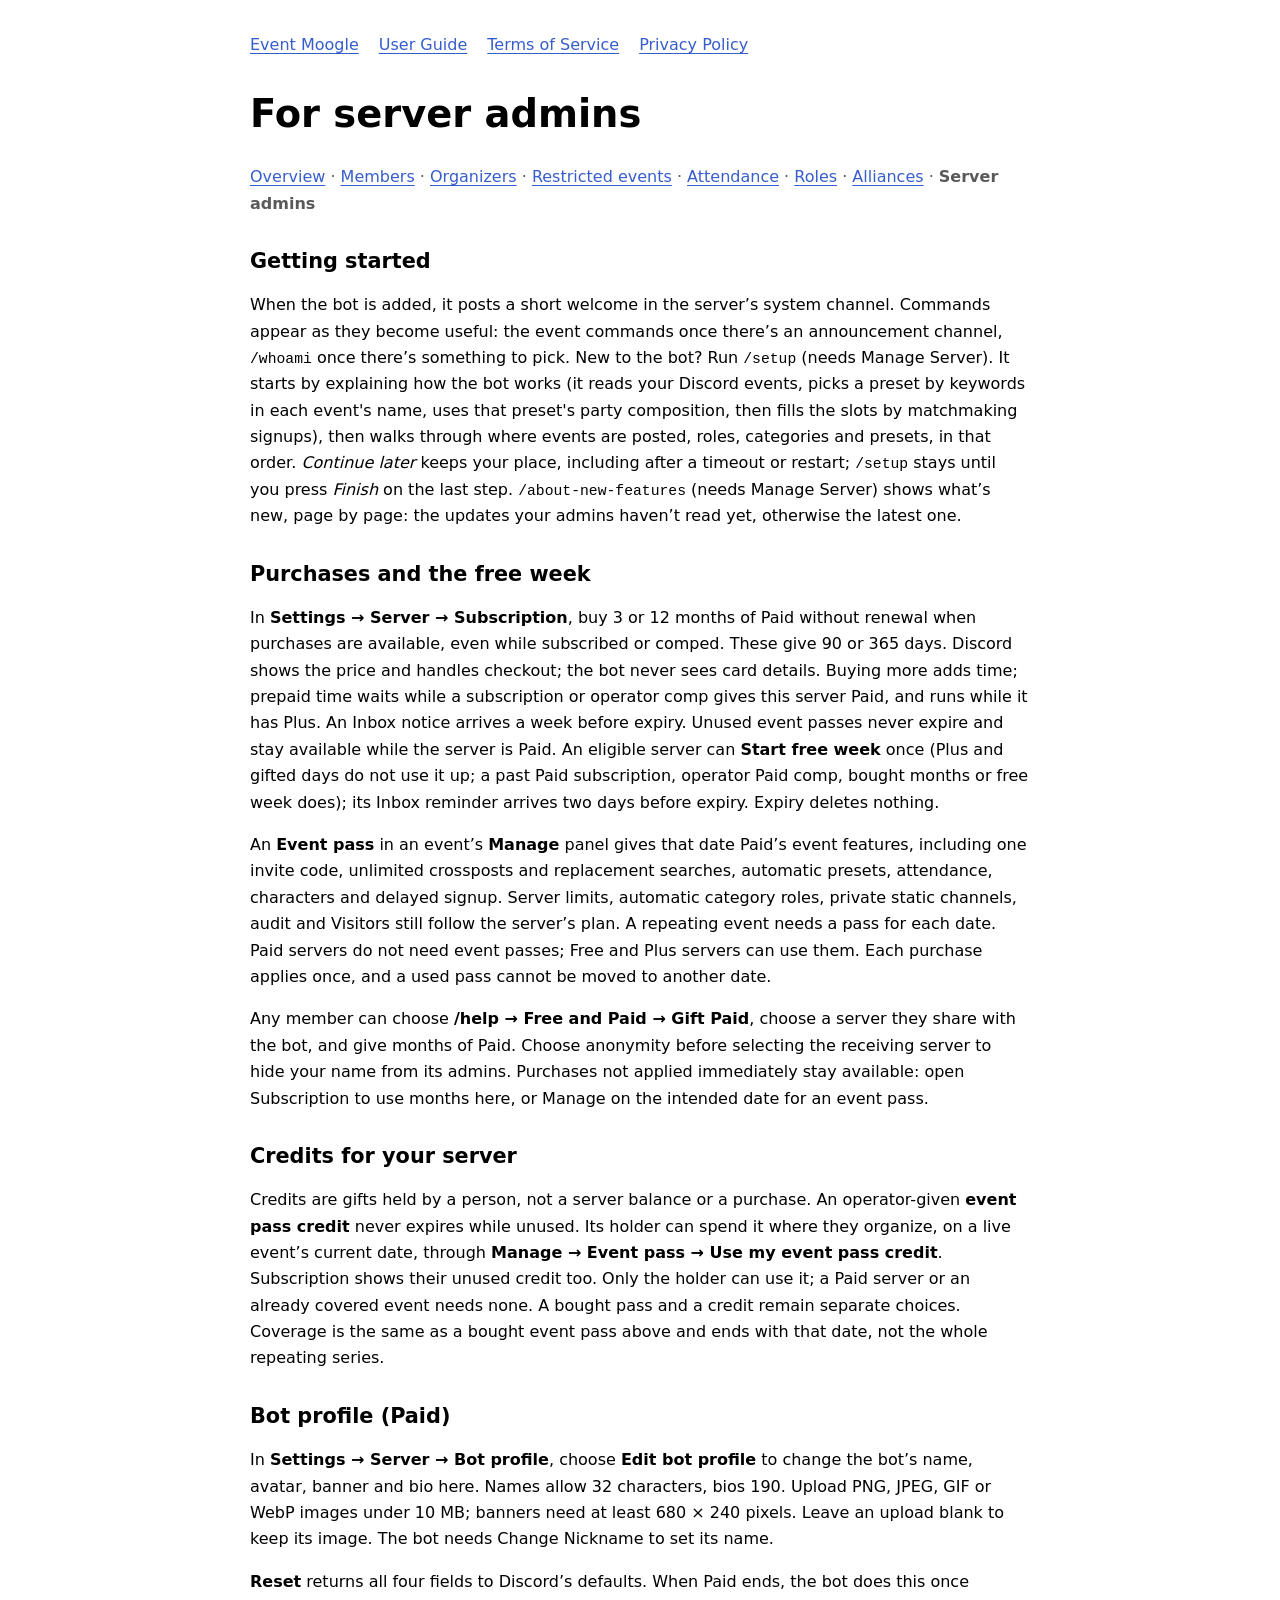
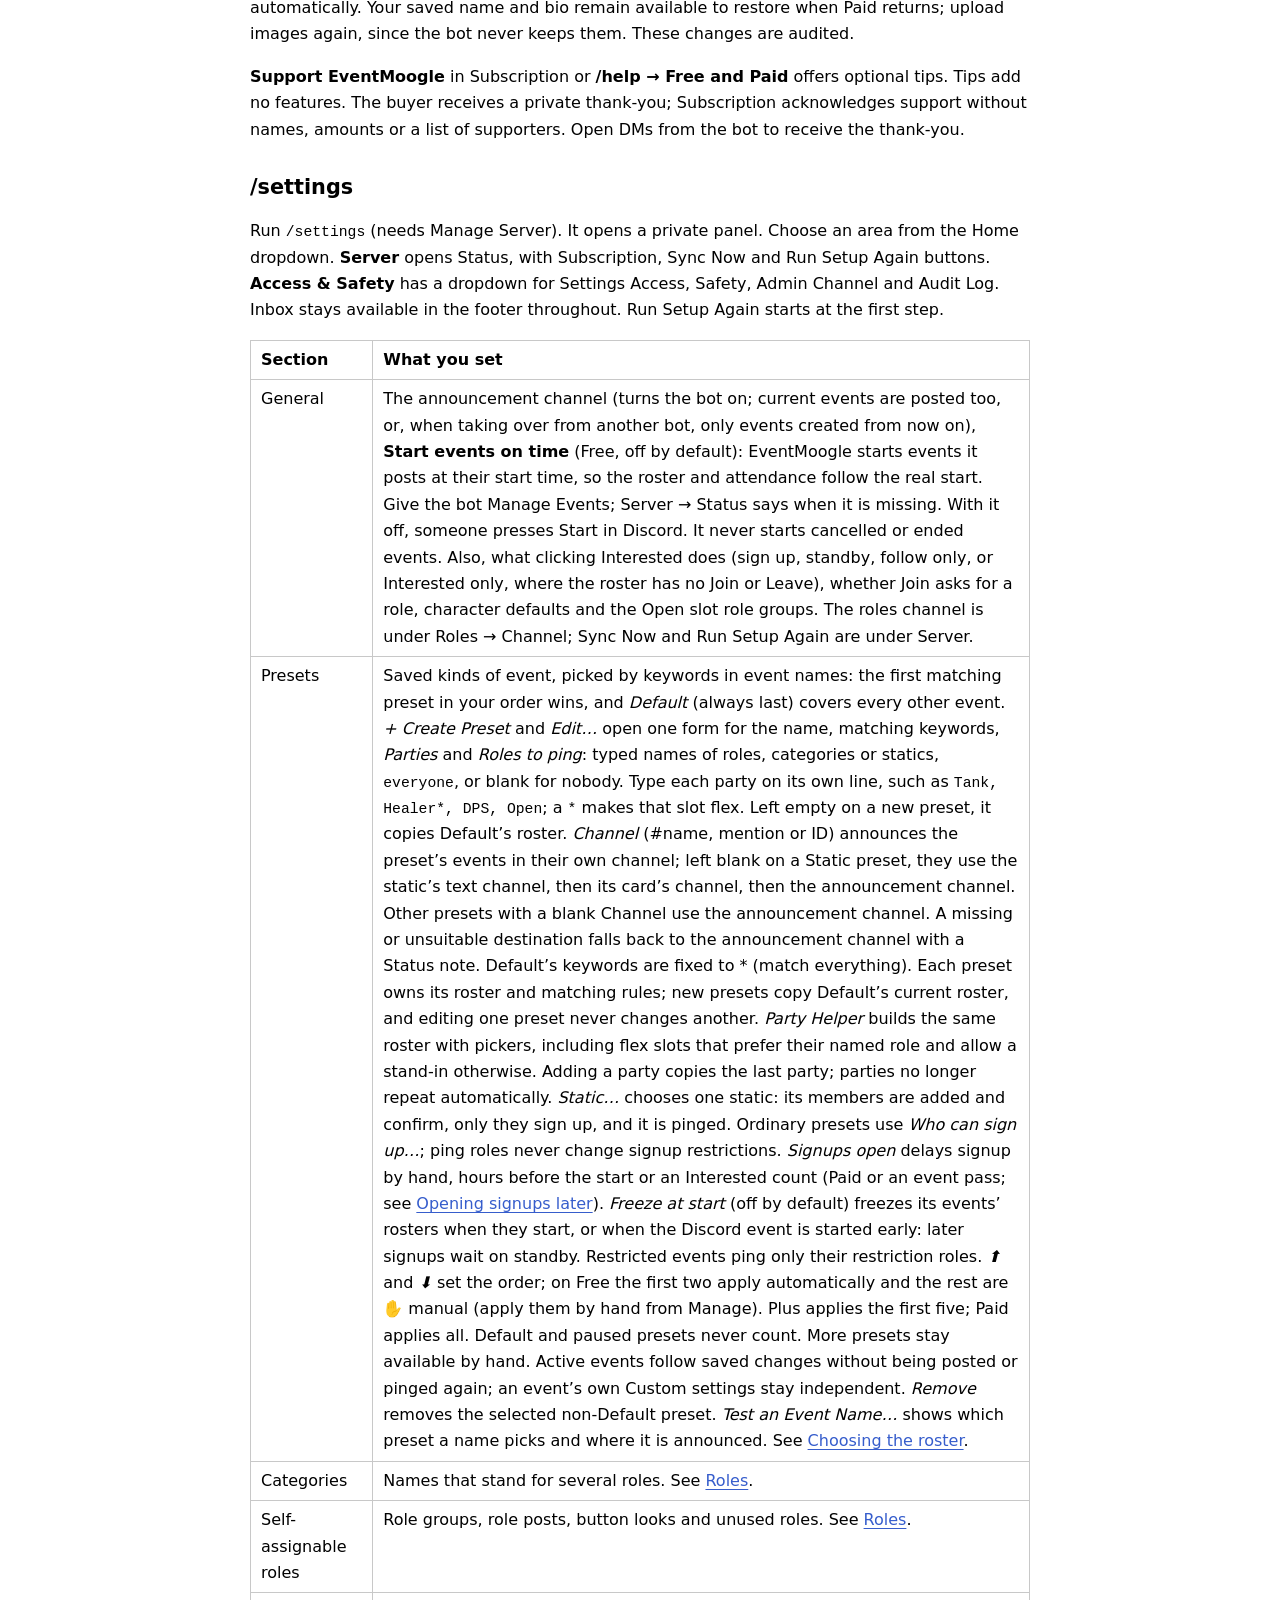
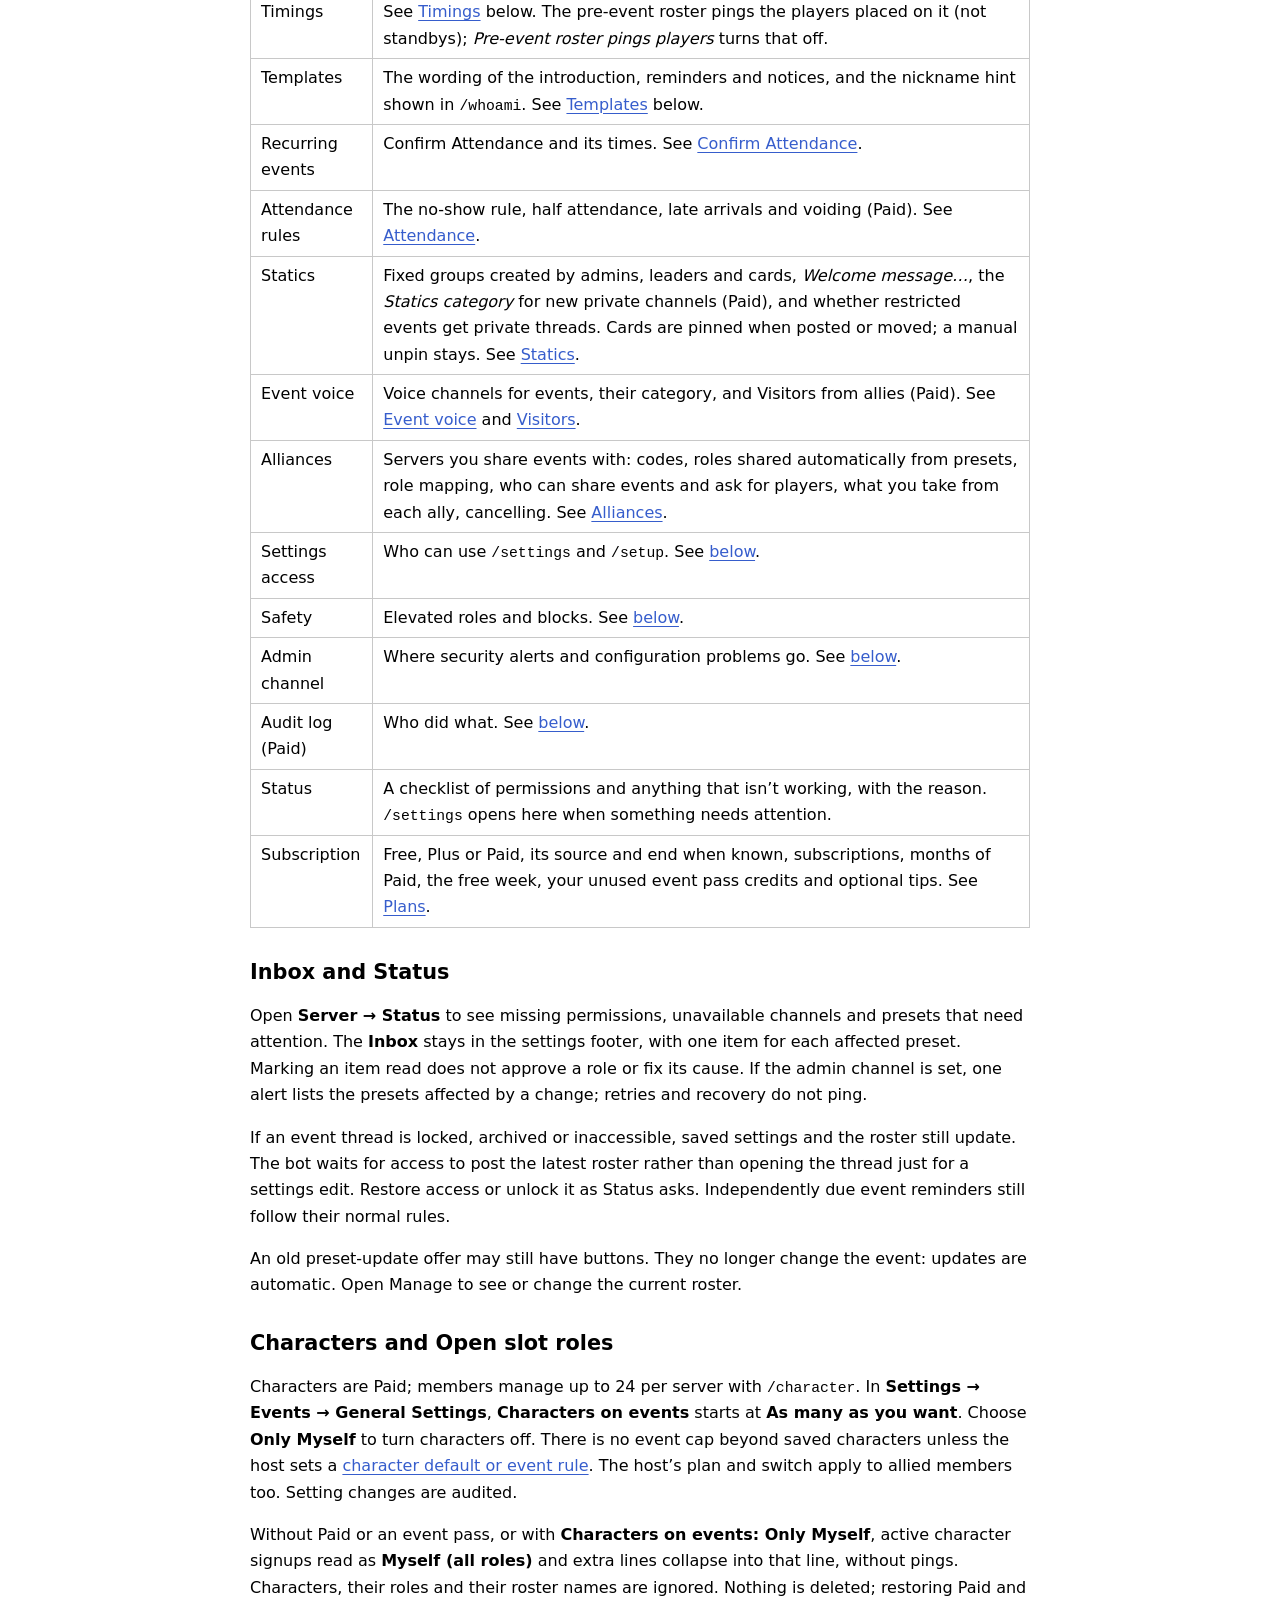
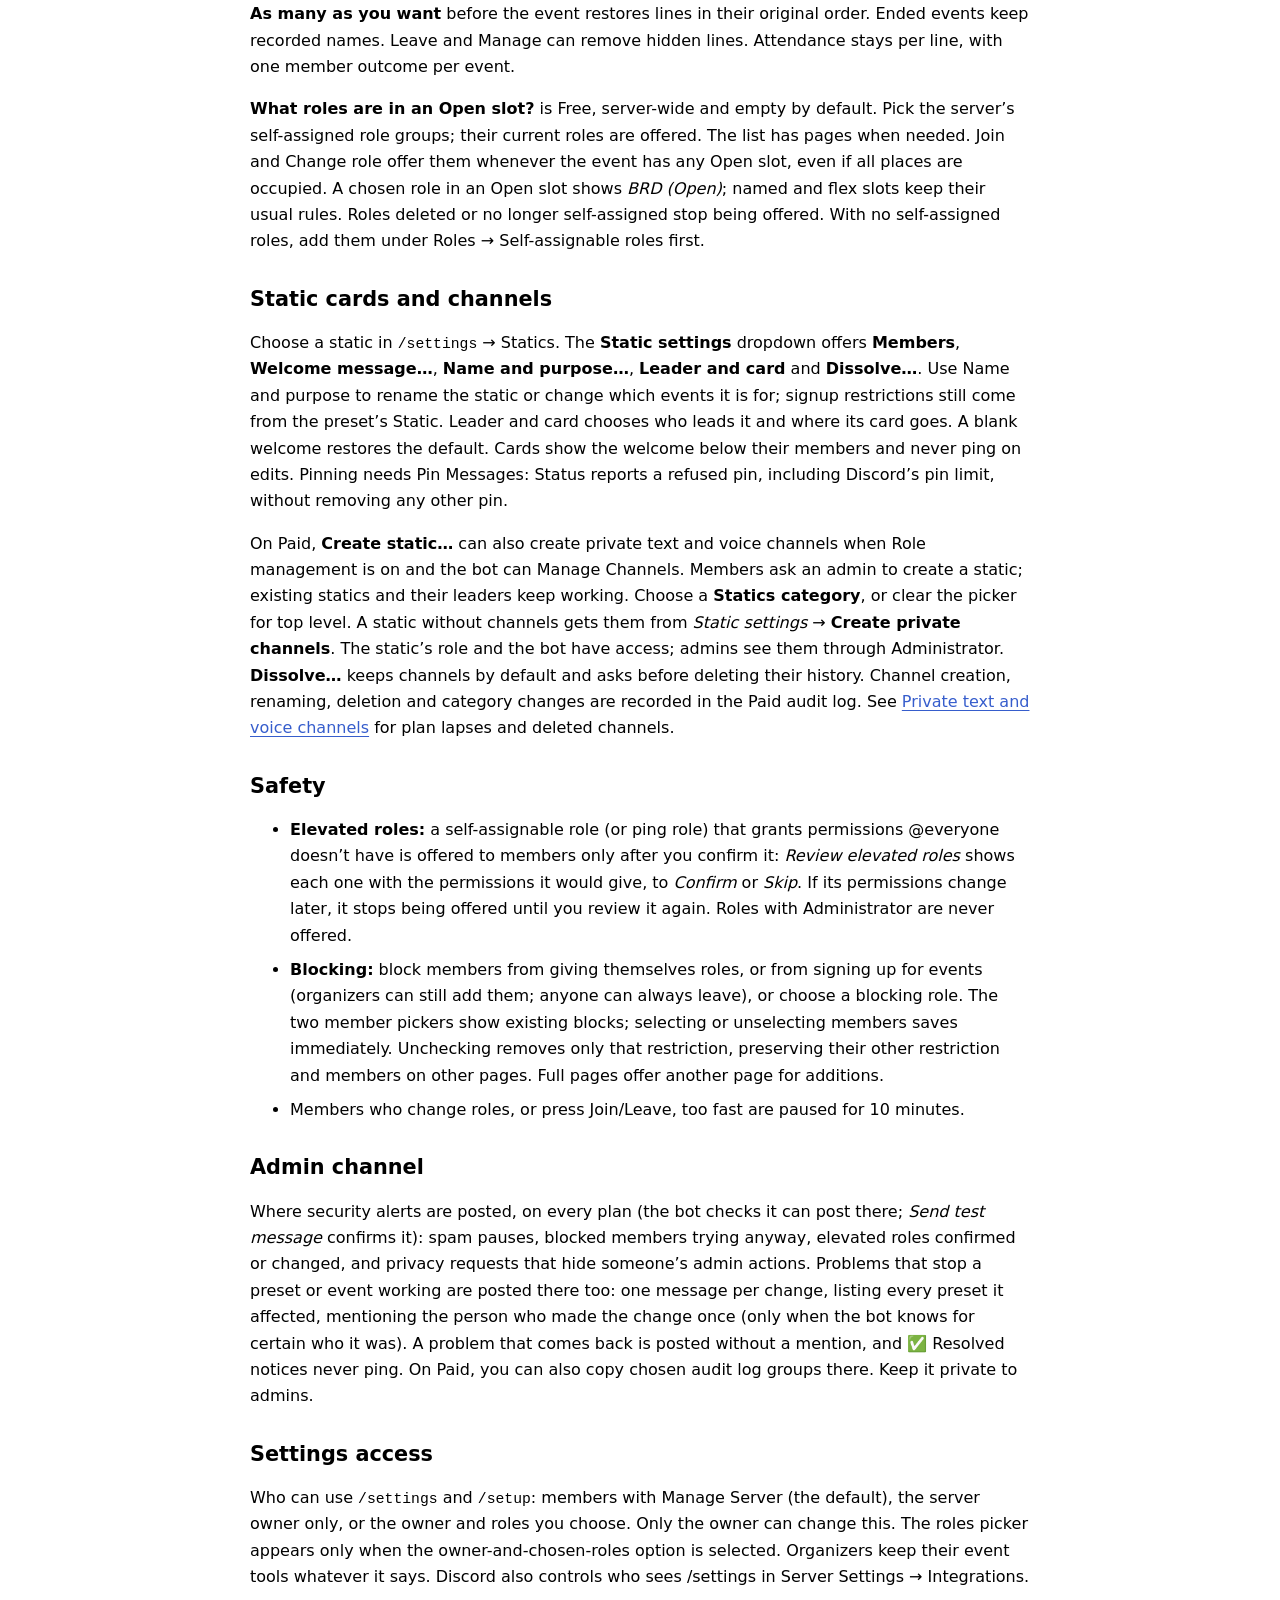
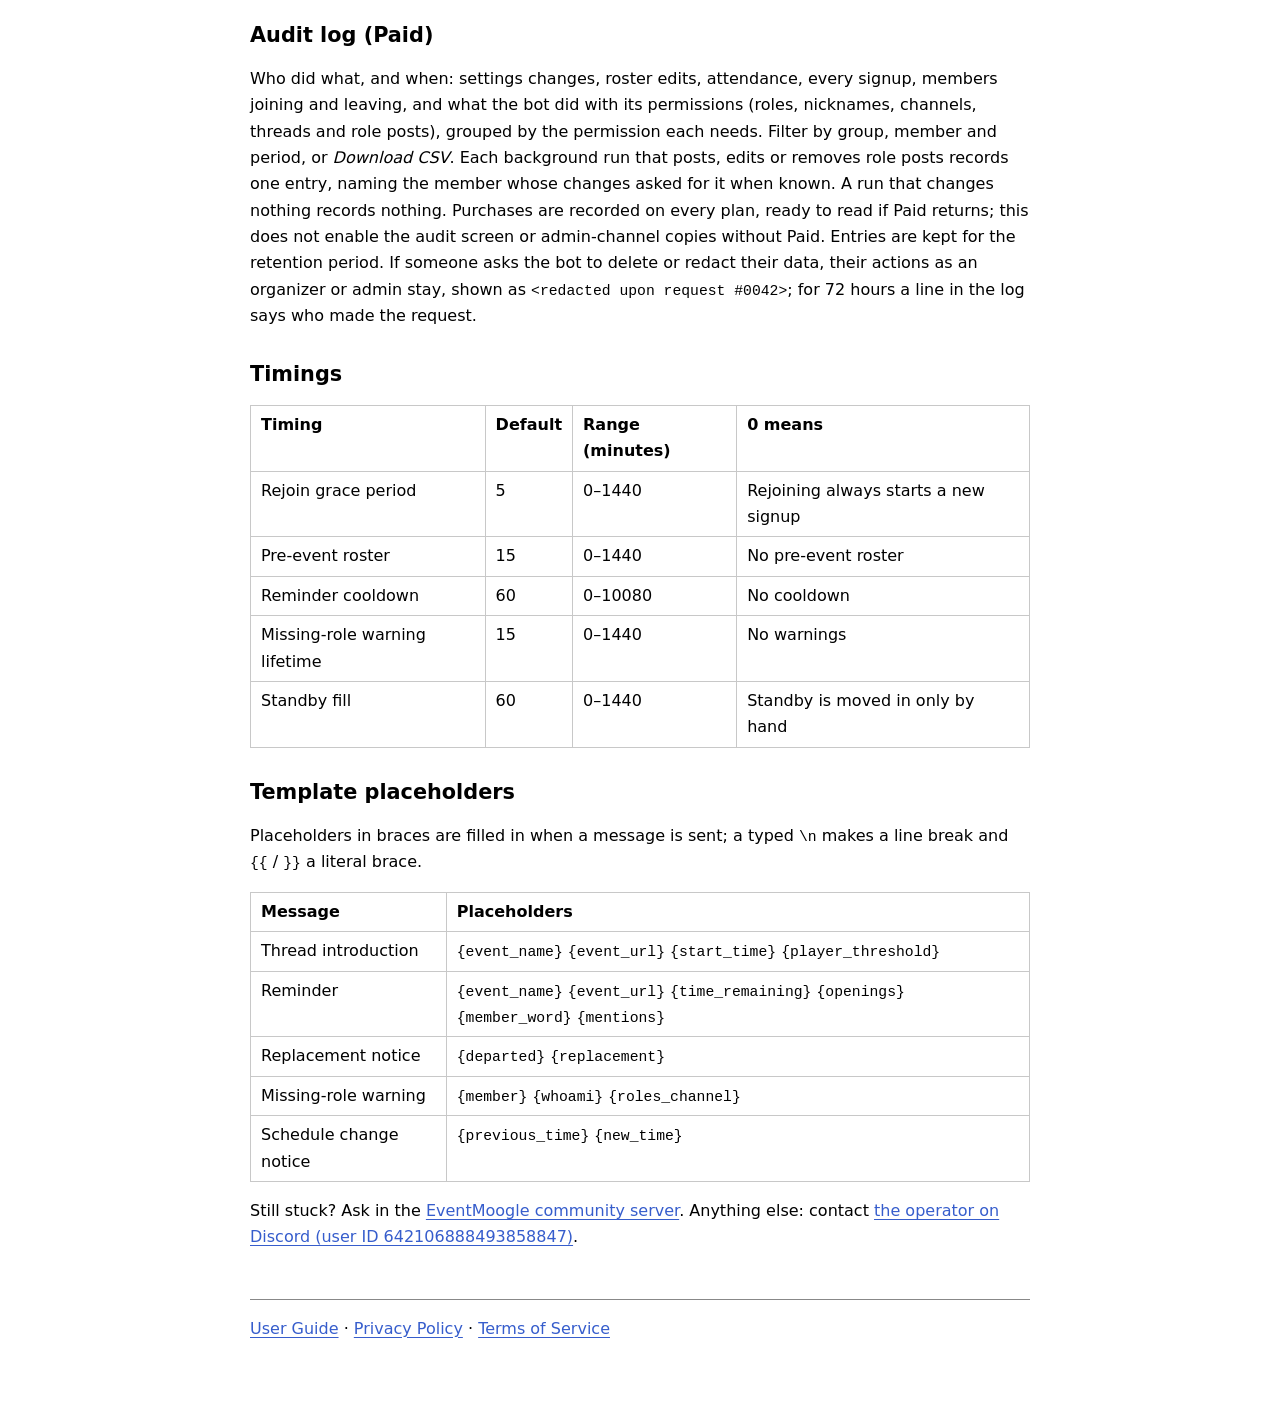
==== commit ee74dd28: "v3.12.0: rest of Settings on the website, role editing, Inbox; policies effective November 10, 2026 " ====
--- a/guide-admins.html
+++ b/guide-admins.html
@@ -33,7 +33,7 @@
     <table>
       <tr><th>Section</th><th>What you set</th></tr>
       <tr><td>General</td><td>The announcement channel (turns the bot on; current events are posted too, or, when taking over from another bot, only events created from now on), <strong>Start events on time</strong> (Free, off by default): EventMoogle starts events it posts at their start time, so the roster and attendance follow the real start. Give the bot Manage Events; Server → Status says when it is missing. With it off, someone presses Start in Discord. It never starts cancelled or ended events. Also, what clicking Interested does (sign up, standby, follow only, or Interested only, where the roster has no Join or Leave), whether Join asks for a role, character defaults and the Open slot role groups. The roles channel is under Roles → Channel; Sync Now and Run Setup Again are under Server.</td></tr>
-      <tr><td>Presets</td><td>Saved kinds of event, picked by keywords in event names: the first matching preset in your order wins, and <em>Default</em> (always last) covers every other event. <em>+ Create Preset</em> and <em>Edit…</em> open one form for the name, matching keywords, <em>Parties</em> and <em>Roles to ping</em>: typed names of roles, categories or statics, <code>everyone</code>, or blank for nobody. Type each party on its own line, such as <code>Tank, Healer*, DPS, Open</code>; a <code>*</code> makes that slot flex. Left empty on a new preset, it copies Default’s roster. <em>Channel</em> (#name, mention or ID) announces the preset’s events in their own channel; left blank on a Static preset, they use the static’s text channel, then its card’s channel, then the announcement channel. Other presets with a blank Channel use the announcement channel. A missing or unsuitable destination falls back to the announcement channel with a Status note. Default’s keywords are fixed to * (match everything). Each preset owns its roster and matching rules; new presets copy Default’s current roster, and editing one preset never changes another. <em>Party Helper</em> builds the same roster with pickers, including repeating parties and flex slots that prefer their named role and allow a stand-in otherwise. <em>Static…</em> chooses one static: its members are added and confirm, only they sign up, and it is pinged. Ordinary presets use <em>Who can sign up…</em>; ping roles never change signup restrictions. <em>Signups open</em> delays signup by hand, hours before the start or an Interested count (Paid or an event pass; see <a href="guide-organizers.html#delayed-signups">Opening signups later</a>). <em>Freeze at start</em> (off by default) freezes its events’ rosters when they start, or when the Discord event is started early: later signups wait on standby. Restricted events ping only their restriction roles. <em>⬆️</em> and <em>⬇️</em> set the order; on Free the first two apply automatically and the rest are ✋ manual (apply them by hand from Manage). Plus applies the first five; Paid applies all. Default and paused presets never count. More presets stay available by hand. Active events follow saved changes without being posted or pinged again; an event’s own Custom settings stay independent. <em>Remove</em> removes the selected non-Default preset. <em>Test an Event Name…</em> shows which preset a name picks and where it is announced. See <a href="guide-organizers.html#presets">Choosing the roster</a>.</td></tr>
+      <tr><td>Presets</td><td>Saved kinds of event, picked by keywords in event names: the first matching preset in your order wins, and <em>Default</em> (always last) covers every other event. <em>+ Create Preset</em> and <em>Edit…</em> open one form for the name, matching keywords, <em>Parties</em> and <em>Roles to ping</em>: typed names of roles, categories or statics, <code>everyone</code>, or blank for nobody. Type each party on its own line, such as <code>Tank, Healer*, DPS, Open</code>; a <code>*</code> makes that slot flex. Left empty on a new preset, it copies Default’s roster. <em>Channel</em> (#name, mention or ID) announces the preset’s events in their own channel; left blank on a Static preset, they use the static’s text channel, then its card’s channel, then the announcement channel. Other presets with a blank Channel use the announcement channel. A missing or unsuitable destination falls back to the announcement channel with a Status note. Default’s keywords are fixed to * (match everything). Each preset owns its roster and matching rules; new presets copy Default’s current roster, and editing one preset never changes another. <em>Party Helper</em> builds the same roster with pickers, including flex slots that prefer their named role and allow a stand-in otherwise. Adding a party copies the last party; parties no longer repeat automatically. <em>Static…</em> chooses one static: its members are added and confirm, only they sign up, and it is pinged. Ordinary presets use <em>Who can sign up…</em>; ping roles never change signup restrictions. <em>Signups open</em> delays signup by hand, hours before the start or an Interested count (Paid or an event pass; see <a href="guide-organizers.html#delayed-signups">Opening signups later</a>). <em>Freeze at start</em> (off by default) freezes its events’ rosters when they start, or when the Discord event is started early: later signups wait on standby. Restricted events ping only their restriction roles. <em>⬆️</em> and <em>⬇️</em> set the order; on Free the first two apply automatically and the rest are ✋ manual (apply them by hand from Manage). Plus applies the first five; Paid applies all. Default and paused presets never count. More presets stay available by hand. Active events follow saved changes without being posted or pinged again; an event’s own Custom settings stay independent. <em>Remove</em> removes the selected non-Default preset. <em>Test an Event Name…</em> shows which preset a name picks and where it is announced. See <a href="guide-organizers.html#presets">Choosing the roster</a>.</td></tr>
       <tr><td>Categories</td><td>Names that stand for several roles. See <a href="guide-roles.html#categories">Roles</a>.</td></tr>
       <tr><td>Self-assignable roles</td><td>Role groups, role posts, button looks and unused roles. See <a href="guide-roles.html#self-assignable">Roles</a>.</td></tr>
       <tr><td>Timings</td><td>See <a href="#timings">Timings</a> below. The pre-event roster pings the players placed on it (not standbys); <em>Pre-event roster pings players</em> turns that off.</td></tr>
@@ -101,7 +101,7 @@
       <tr><td>Missing-role warning</td><td><code>{member}</code> <code>{whoami}</code> <code>{roles_channel}</code></td></tr>
       <tr><td>Schedule change notice</td><td><code>{previous_time}</code> <code>{new_time}</code></td></tr>
     </table>
-    <p>Still stuck? Ask in the <a href="https://discord.gg/qtAFqV2EN4">EventMoogle community server</a>. Anything else: contact <a href="https://discord.com/users/642106888493858847">the operator on Discord (user ID 642106888493858847)</a>.</p>
+    <p>Still stuck? Ask in the <a href="https://discord.gg/FmapP6S6xy">EventMoogle community server</a>. Anything else: contact <a href="https://discord.com/users/642106888493858847">the operator on Discord (user ID 642106888493858847)</a>.</p>
   </main>
   <footer><a href="guide.html">User Guide</a> · <a href="privacy.html">Privacy Policy</a> · <a href="terms.html">Terms of Service</a></footer>
 </body>
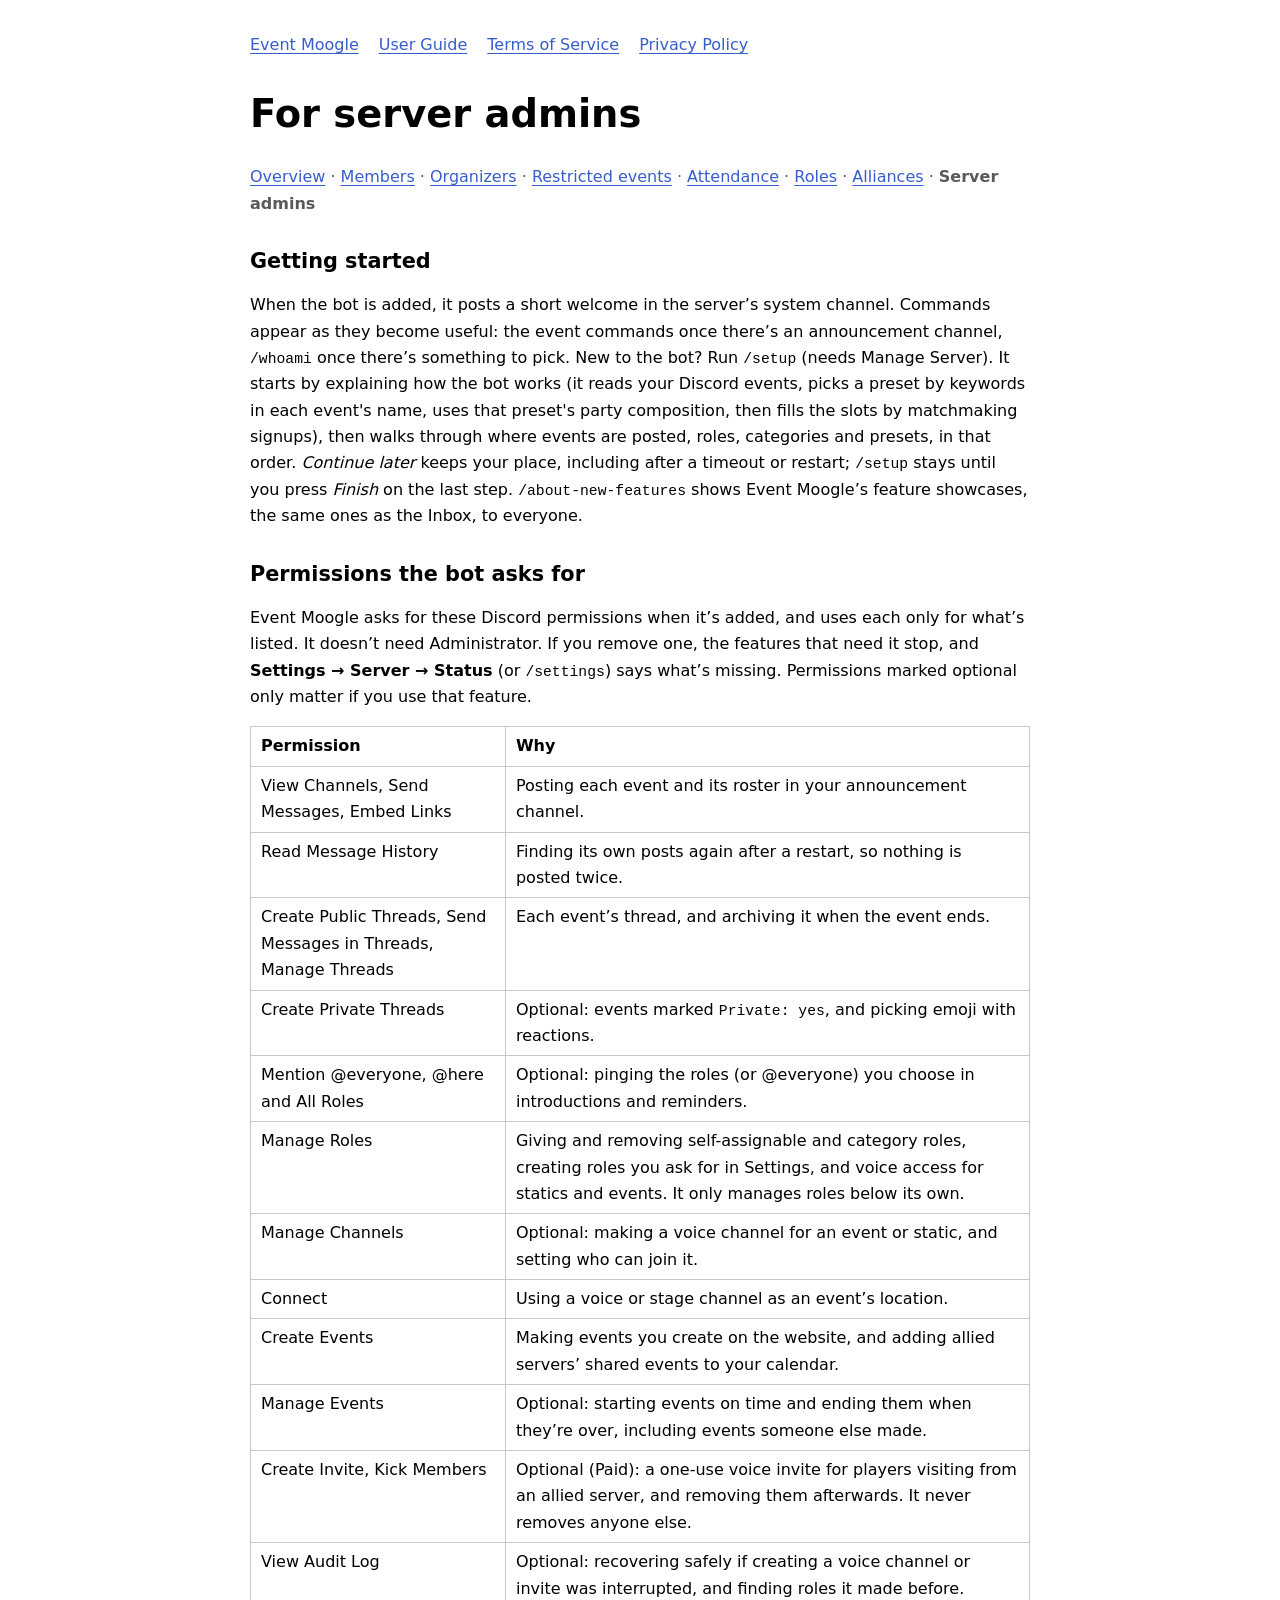
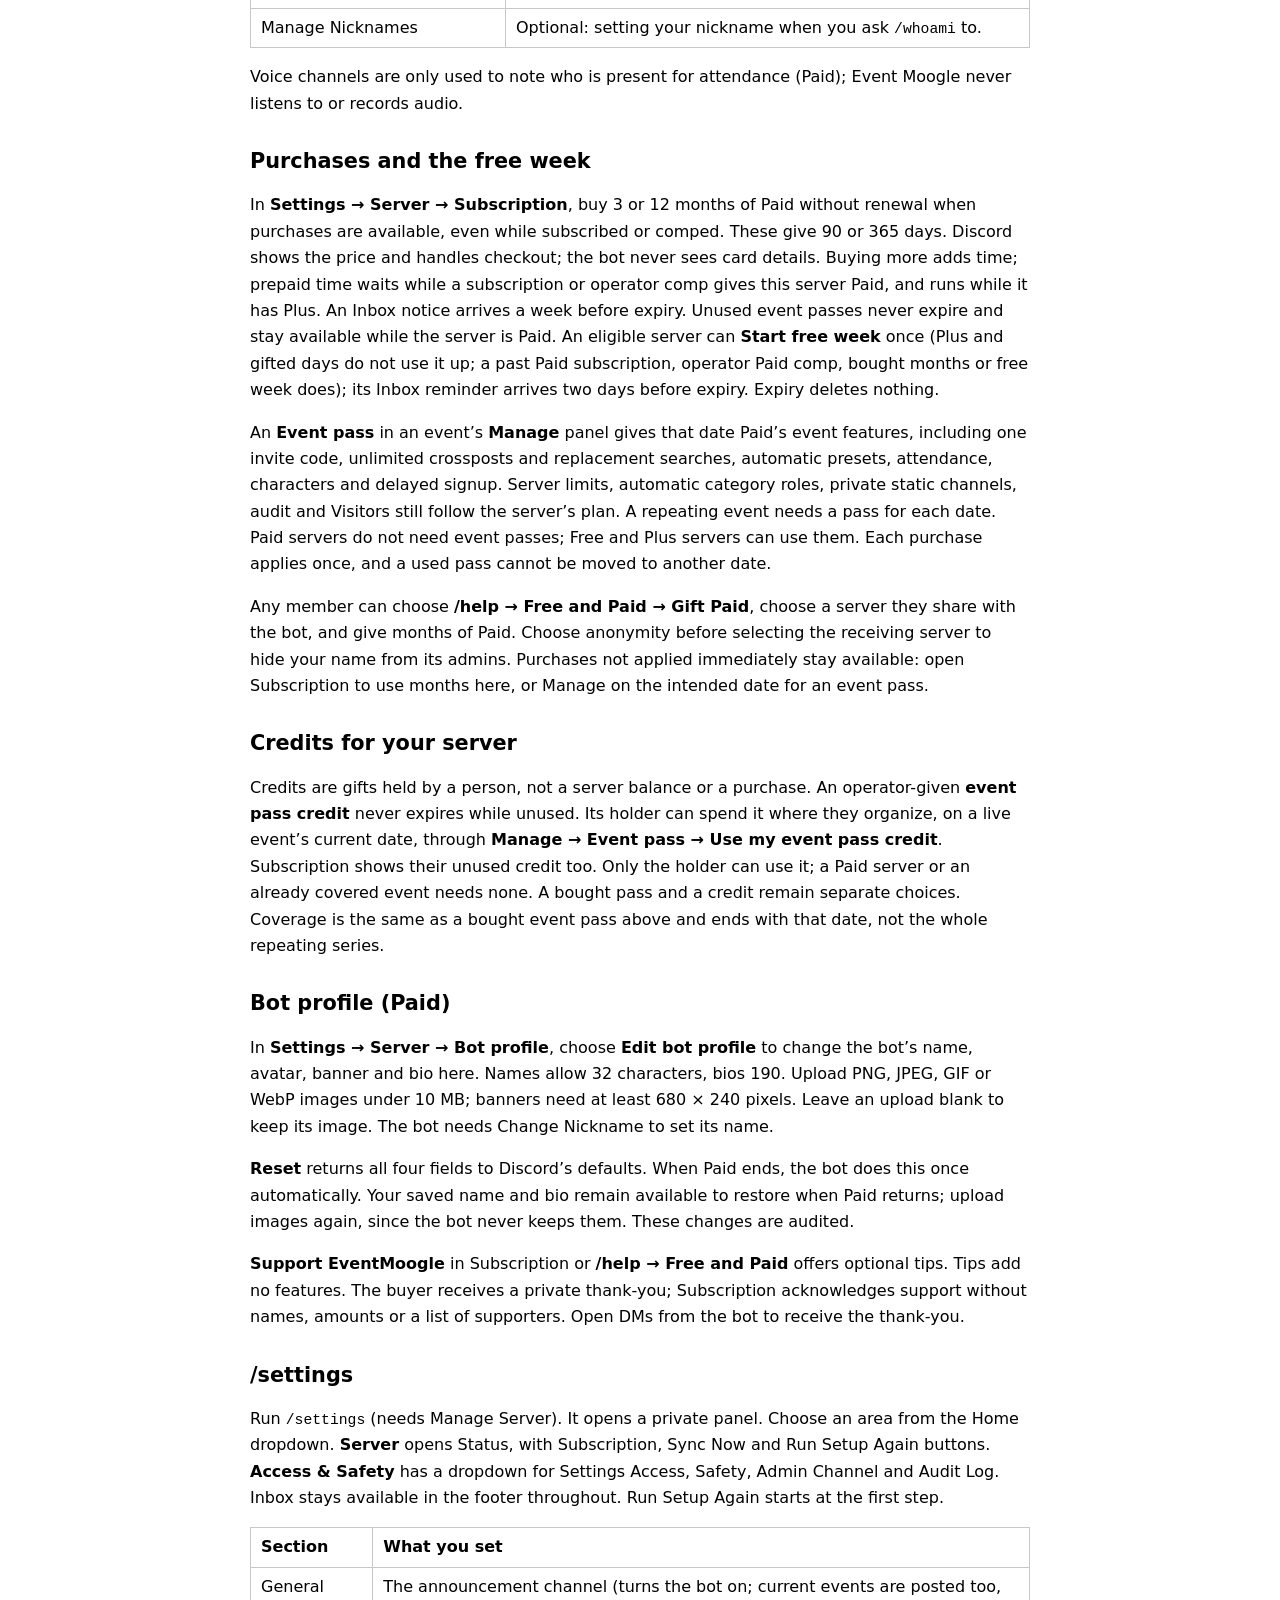
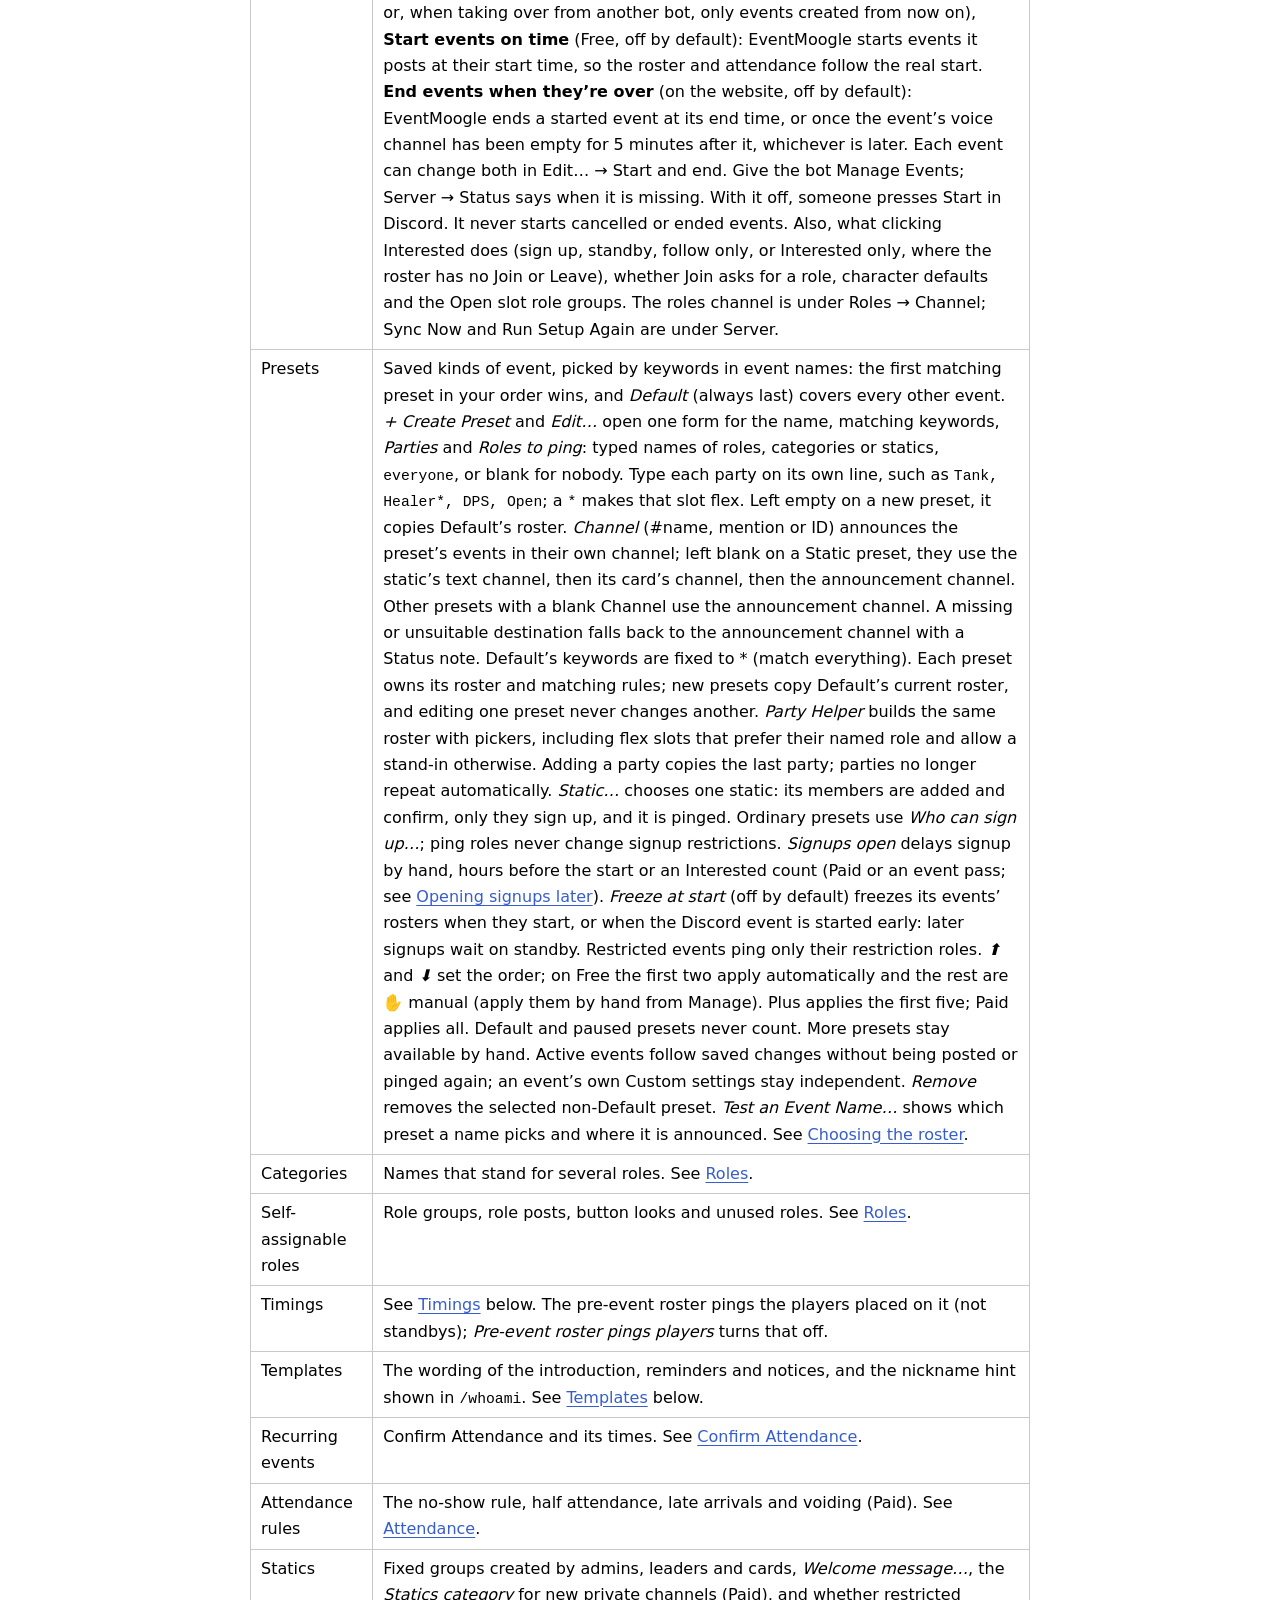
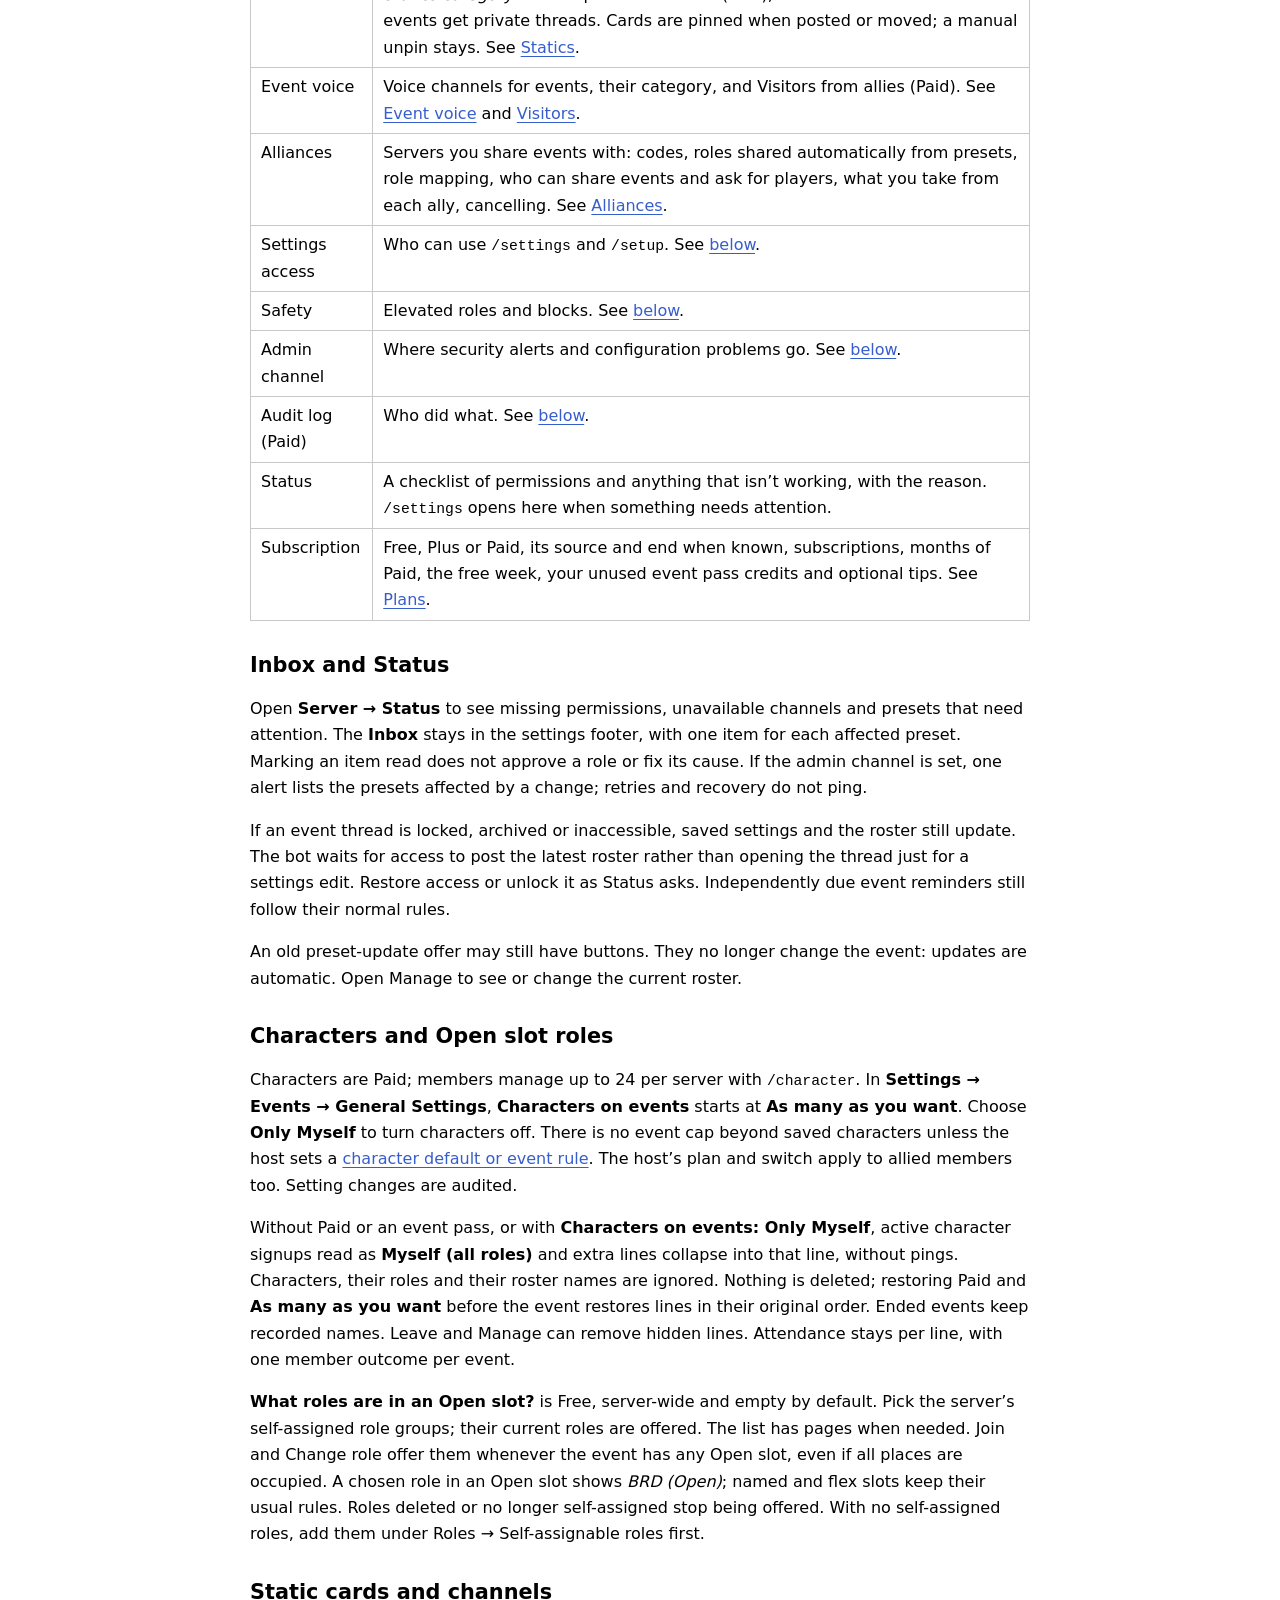
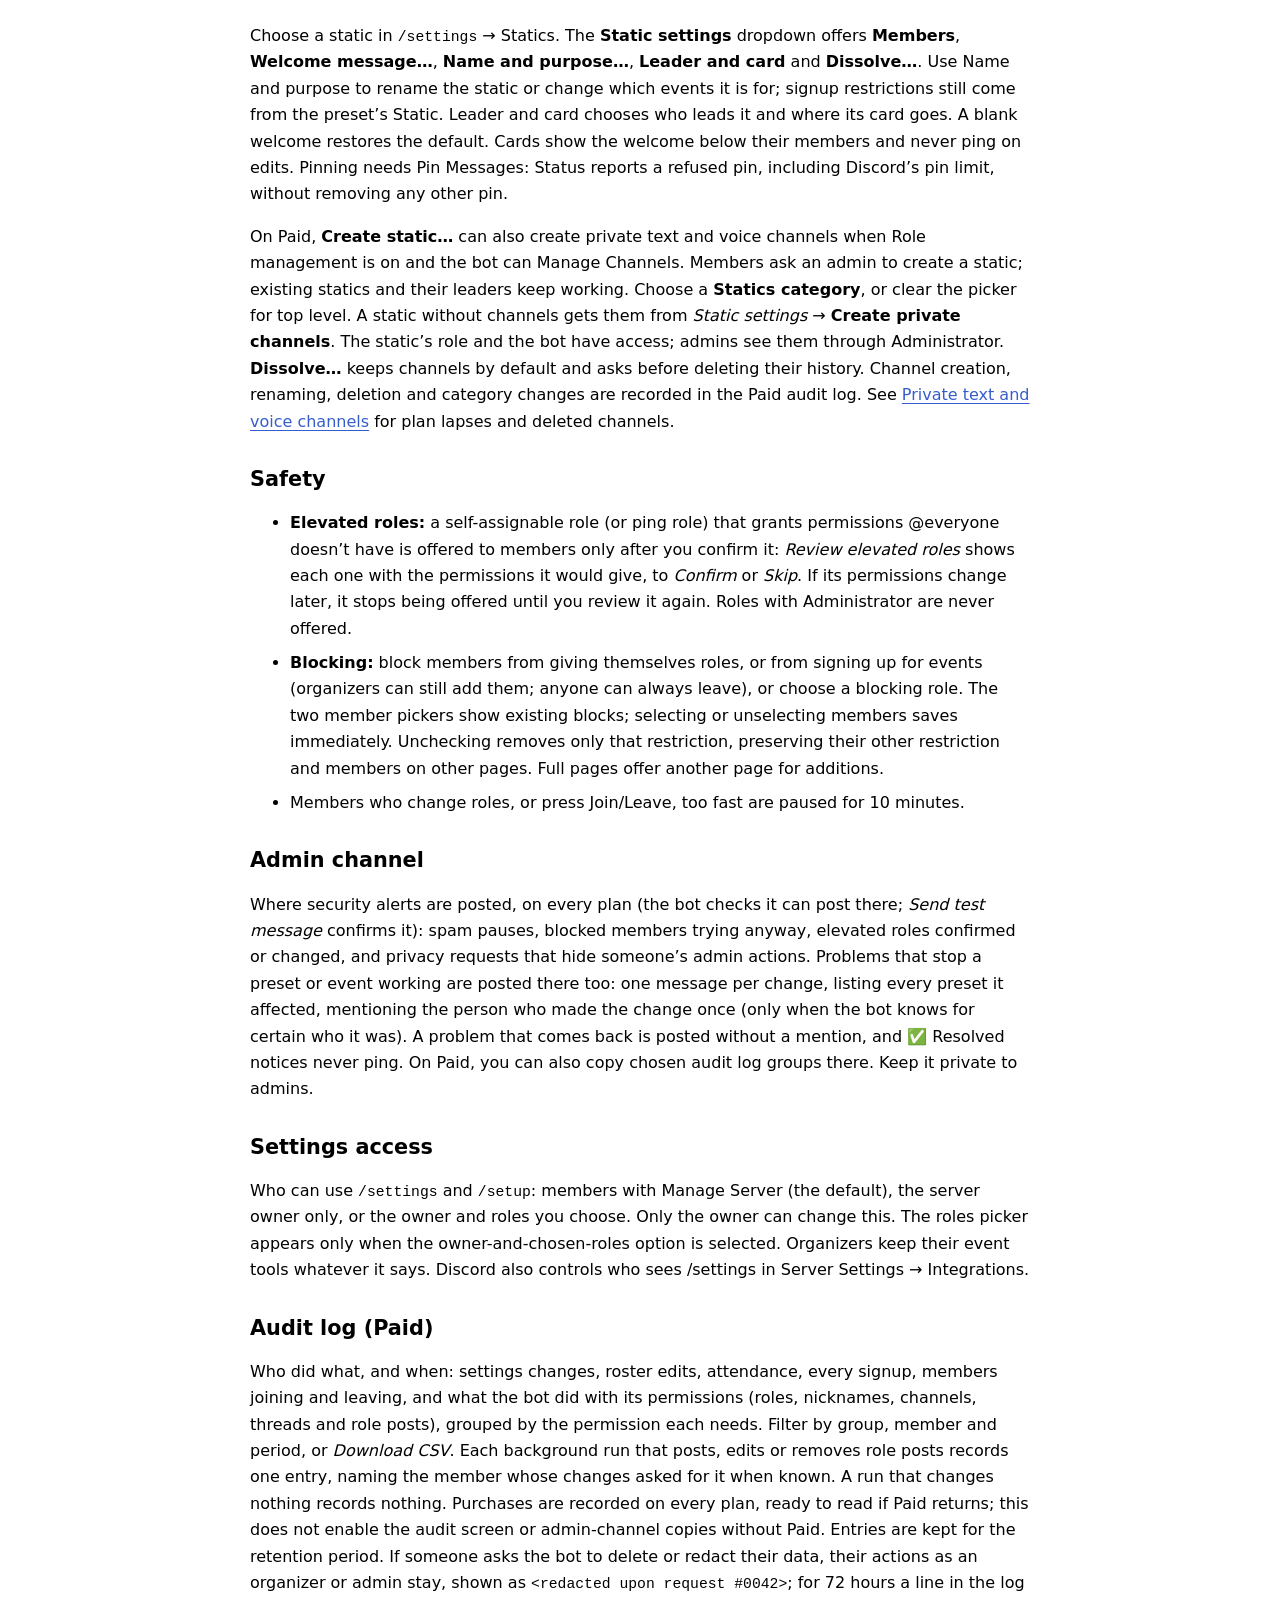
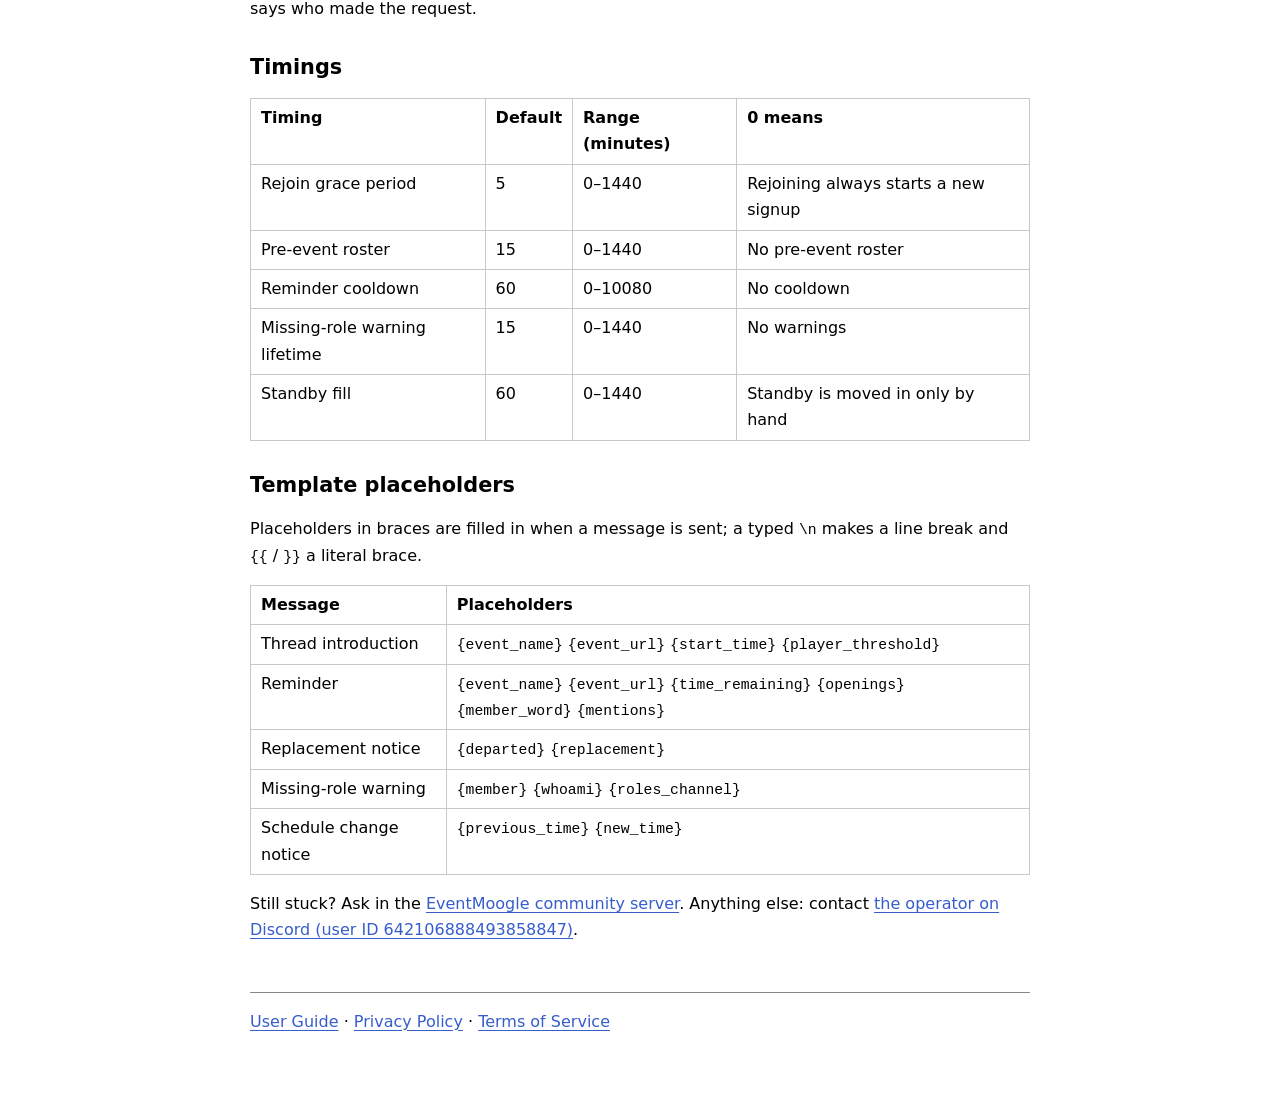
==== commit c85b8f09: "v3.13.1: why the bot asks for each permission; Privacy Policy effective November 12, 2026 (members o" ====
--- a/guide-admins.html
+++ b/guide-admins.html
@@ -13,7 +13,27 @@
     <p class="toc"><a href="guide.html">Overview</a> · <a href="guide-members.html">Members</a> · <a href="guide-organizers.html">Organizers</a> · <a href="guide-restricted.html">Restricted events</a> · <a href="guide-attendance.html">Attendance</a> · <a href="guide-roles.html">Roles</a> · <a href="guide-alliances.html">Alliances</a> · <strong>Server admins</strong></p>
 
     <h2 id="getting-started">Getting started</h2>
-    <p>When the bot is added, it posts a short welcome in the server’s system channel. Commands appear as they become useful: the event commands once there’s an announcement channel, <code>/whoami</code> once there’s something to pick. New to the bot? Run <code>/setup</code> (needs Manage Server). It starts by explaining how the bot works (it reads your Discord events, picks a preset by keywords in each event's name, uses that preset's party composition, then fills the slots by matchmaking signups), then walks through where events are posted, roles, categories and presets, in that order. <em>Continue later</em> keeps your place, including after a timeout or restart; <code>/setup</code> stays until you press <em>Finish</em> on the last step. <code>/about-new-features</code> (needs Manage Server) shows what’s new, page by page: the updates your admins haven’t read yet, otherwise the latest one.</p>
+    <p>When the bot is added, it posts a short welcome in the server’s system channel. Commands appear as they become useful: the event commands once there’s an announcement channel, <code>/whoami</code> once there’s something to pick. New to the bot? Run <code>/setup</code> (needs Manage Server). It starts by explaining how the bot works (it reads your Discord events, picks a preset by keywords in each event's name, uses that preset's party composition, then fills the slots by matchmaking signups), then walks through where events are posted, roles, categories and presets, in that order. <em>Continue later</em> keeps your place, including after a timeout or restart; <code>/setup</code> stays until you press <em>Finish</em> on the last step. <code>/about-new-features</code> shows Event Moogle’s feature showcases, the same ones as the Inbox, to everyone.</p>
+
+    <h2 id="permissions">Permissions the bot asks for</h2>
+    <p>Event Moogle asks for these Discord permissions when it’s added, and uses each only for what’s listed. It doesn’t need Administrator. If you remove one, the features that need it stop, and <strong>Settings → Server → Status</strong> (or <code>/settings</code>) says what’s missing. Permissions marked optional only matter if you use that feature.</p>
+    <table>
+      <tr><th>Permission</th><th>Why</th></tr>
+      <tr><td>View Channels, Send Messages, Embed Links</td><td>Posting each event and its roster in your announcement channel.</td></tr>
+      <tr><td>Read Message History</td><td>Finding its own posts again after a restart, so nothing is posted twice.</td></tr>
+      <tr><td>Create Public Threads, Send Messages in Threads, Manage Threads</td><td>Each event’s thread, and archiving it when the event ends.</td></tr>
+      <tr><td>Create Private Threads</td><td>Optional: events marked <code>Private: yes</code>, and picking emoji with reactions.</td></tr>
+      <tr><td>Mention @everyone, @here and All Roles</td><td>Optional: pinging the roles (or @everyone) you choose in introductions and reminders.</td></tr>
+      <tr><td>Manage Roles</td><td>Giving and removing self-assignable and category roles, creating roles you ask for in Settings, and voice access for statics and events. It only manages roles below its own.</td></tr>
+      <tr><td>Manage Channels</td><td>Optional: making a voice channel for an event or static, and setting who can join it.</td></tr>
+      <tr><td>Connect</td><td>Using a voice or stage channel as an event’s location.</td></tr>
+      <tr><td>Create Events</td><td>Making events you create on the website, and adding allied servers’ shared events to your calendar.</td></tr>
+      <tr><td>Manage Events</td><td>Optional: starting events on time and ending them when they’re over, including events someone else made.</td></tr>
+      <tr><td>Create Invite, Kick Members</td><td>Optional (Paid): a one-use voice invite for players visiting from an allied server, and removing them afterwards. It never removes anyone else.</td></tr>
+      <tr><td>View Audit Log</td><td>Optional: recovering safely if creating a voice channel or invite was interrupted, and finding roles it made before.</td></tr>
+      <tr><td>Manage Nicknames</td><td>Optional: setting your nickname when you ask <code>/whoami</code> to.</td></tr>
+    </table>
+    <p>Voice channels are only used to note who is present for attendance (Paid); Event Moogle never listens to or records audio.</p>
 
     <h2 id="purchases">Purchases and the free week</h2>
     <p>In <strong>Settings → Server → Subscription</strong>, buy 3 or 12 months of Paid without renewal when purchases are available, even while subscribed or comped. These give 90 or 365 days. Discord shows the price and handles checkout; the bot never sees card details. Buying more adds time; prepaid time waits while a subscription or operator comp gives this server Paid, and runs while it has Plus. An Inbox notice arrives a week before expiry. Unused event passes never expire and stay available while the server is Paid. An eligible server can <strong>Start free week</strong> once (Plus and gifted days do not use it up; a past Paid subscription, operator Paid comp, bought months or free week does); its Inbox reminder arrives two days before expiry. Expiry deletes nothing.</p>
@@ -32,7 +52,7 @@
     <p>Run <code>/settings</code> (needs Manage Server). It opens a private panel. Choose an area from the Home dropdown. <strong>Server</strong> opens Status, with Subscription, Sync Now and Run Setup Again buttons. <strong>Access &amp; Safety</strong> has a dropdown for Settings Access, Safety, Admin Channel and Audit Log. Inbox stays available in the footer throughout. Run Setup Again starts at the first step.</p>
     <table>
       <tr><th>Section</th><th>What you set</th></tr>
-      <tr><td>General</td><td>The announcement channel (turns the bot on; current events are posted too, or, when taking over from another bot, only events created from now on), <strong>Start events on time</strong> (Free, off by default): EventMoogle starts events it posts at their start time, so the roster and attendance follow the real start. Give the bot Manage Events; Server → Status says when it is missing. With it off, someone presses Start in Discord. It never starts cancelled or ended events. Also, what clicking Interested does (sign up, standby, follow only, or Interested only, where the roster has no Join or Leave), whether Join asks for a role, character defaults and the Open slot role groups. The roles channel is under Roles → Channel; Sync Now and Run Setup Again are under Server.</td></tr>
+      <tr><td>General</td><td>The announcement channel (turns the bot on; current events are posted too, or, when taking over from another bot, only events created from now on), <strong>Start events on time</strong> (Free, off by default): EventMoogle starts events it posts at their start time, so the roster and attendance follow the real start. <strong>End events when they’re over</strong> (on the website, off by default): EventMoogle ends a started event at its end time, or once the event’s voice channel has been empty for 5 minutes after it, whichever is later. Each event can change both in Edit… → Start and end. Give the bot Manage Events; Server → Status says when it is missing. With it off, someone presses Start in Discord. It never starts cancelled or ended events. Also, what clicking Interested does (sign up, standby, follow only, or Interested only, where the roster has no Join or Leave), whether Join asks for a role, character defaults and the Open slot role groups. The roles channel is under Roles → Channel; Sync Now and Run Setup Again are under Server.</td></tr>
       <tr><td>Presets</td><td>Saved kinds of event, picked by keywords in event names: the first matching preset in your order wins, and <em>Default</em> (always last) covers every other event. <em>+ Create Preset</em> and <em>Edit…</em> open one form for the name, matching keywords, <em>Parties</em> and <em>Roles to ping</em>: typed names of roles, categories or statics, <code>everyone</code>, or blank for nobody. Type each party on its own line, such as <code>Tank, Healer*, DPS, Open</code>; a <code>*</code> makes that slot flex. Left empty on a new preset, it copies Default’s roster. <em>Channel</em> (#name, mention or ID) announces the preset’s events in their own channel; left blank on a Static preset, they use the static’s text channel, then its card’s channel, then the announcement channel. Other presets with a blank Channel use the announcement channel. A missing or unsuitable destination falls back to the announcement channel with a Status note. Default’s keywords are fixed to * (match everything). Each preset owns its roster and matching rules; new presets copy Default’s current roster, and editing one preset never changes another. <em>Party Helper</em> builds the same roster with pickers, including flex slots that prefer their named role and allow a stand-in otherwise. Adding a party copies the last party; parties no longer repeat automatically. <em>Static…</em> chooses one static: its members are added and confirm, only they sign up, and it is pinged. Ordinary presets use <em>Who can sign up…</em>; ping roles never change signup restrictions. <em>Signups open</em> delays signup by hand, hours before the start or an Interested count (Paid or an event pass; see <a href="guide-organizers.html#delayed-signups">Opening signups later</a>). <em>Freeze at start</em> (off by default) freezes its events’ rosters when they start, or when the Discord event is started early: later signups wait on standby. Restricted events ping only their restriction roles. <em>⬆️</em> and <em>⬇️</em> set the order; on Free the first two apply automatically and the rest are ✋ manual (apply them by hand from Manage). Plus applies the first five; Paid applies all. Default and paused presets never count. More presets stay available by hand. Active events follow saved changes without being posted or pinged again; an event’s own Custom settings stay independent. <em>Remove</em> removes the selected non-Default preset. <em>Test an Event Name…</em> shows which preset a name picks and where it is announced. See <a href="guide-organizers.html#presets">Choosing the roster</a>.</td></tr>
       <tr><td>Categories</td><td>Names that stand for several roles. See <a href="guide-roles.html#categories">Roles</a>.</td></tr>
       <tr><td>Self-assignable roles</td><td>Role groups, role posts, button looks and unused roles. See <a href="guide-roles.html#self-assignable">Roles</a>.</td></tr>
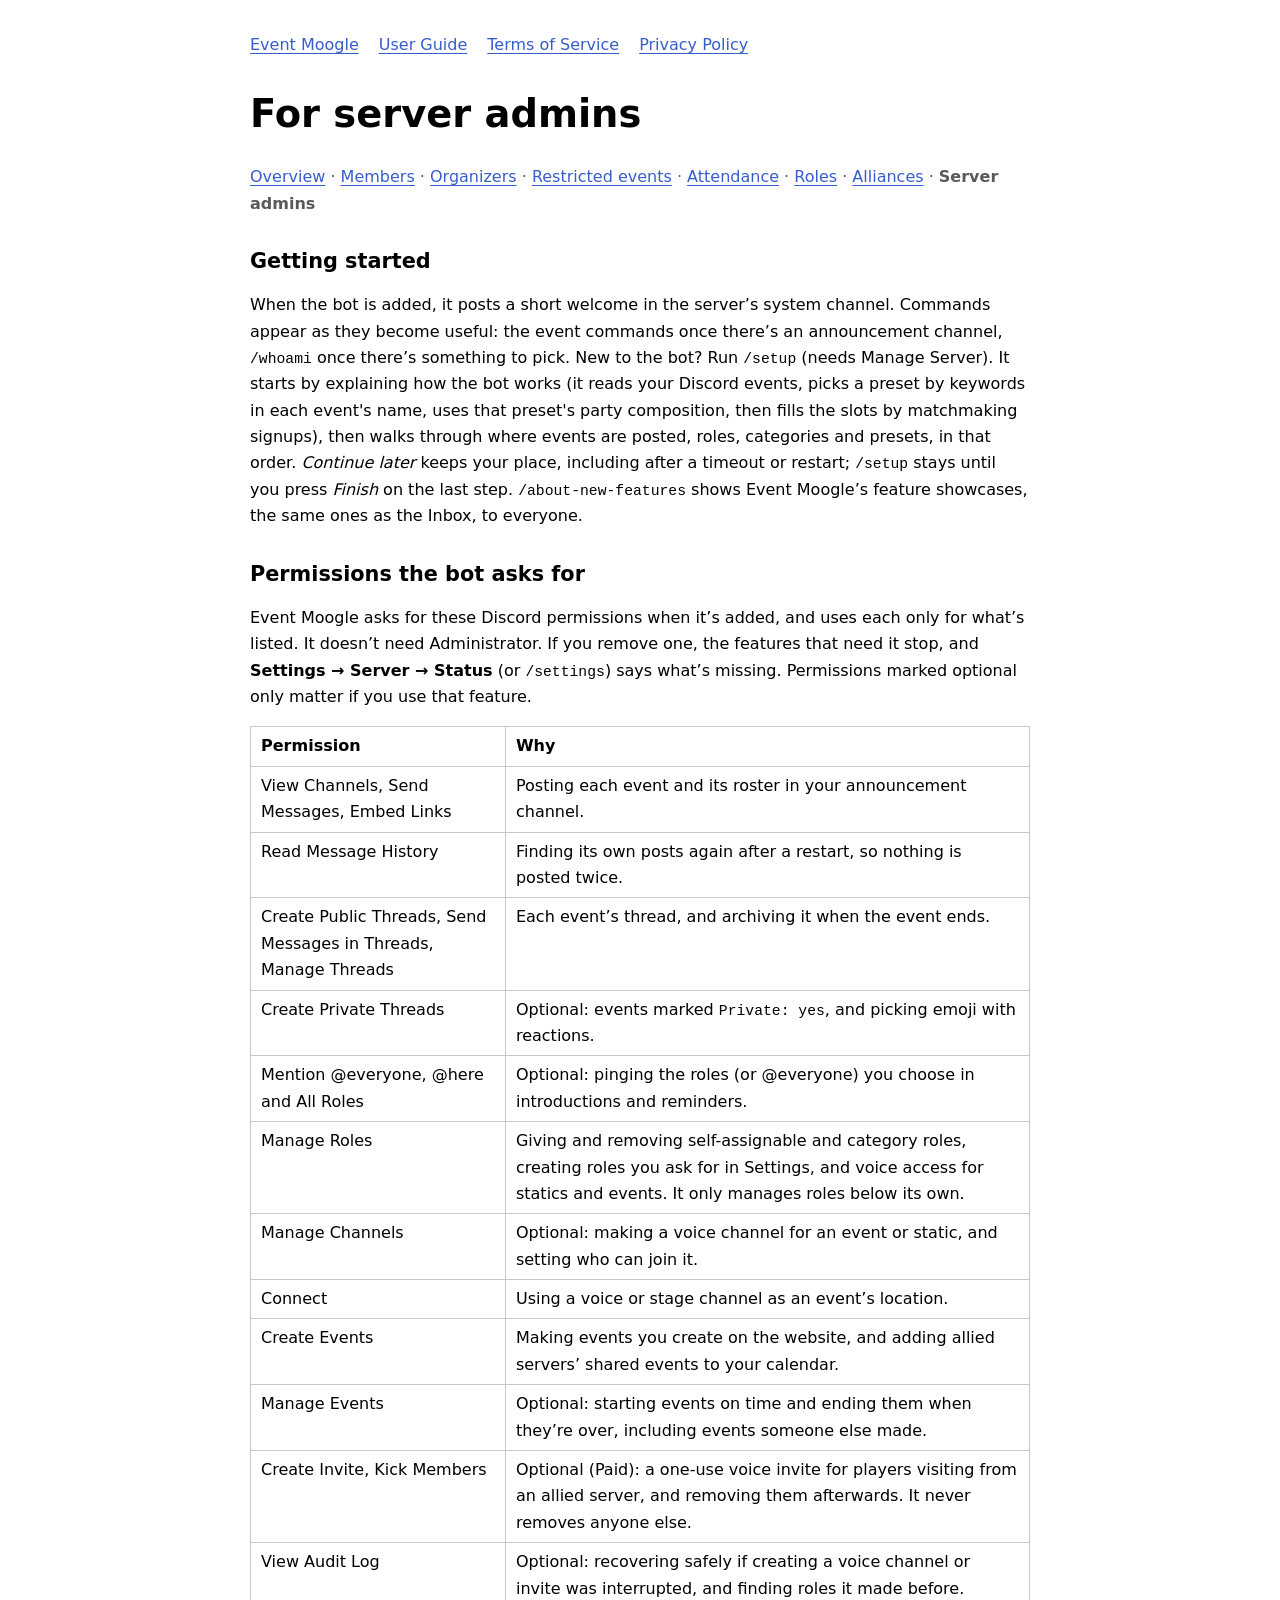
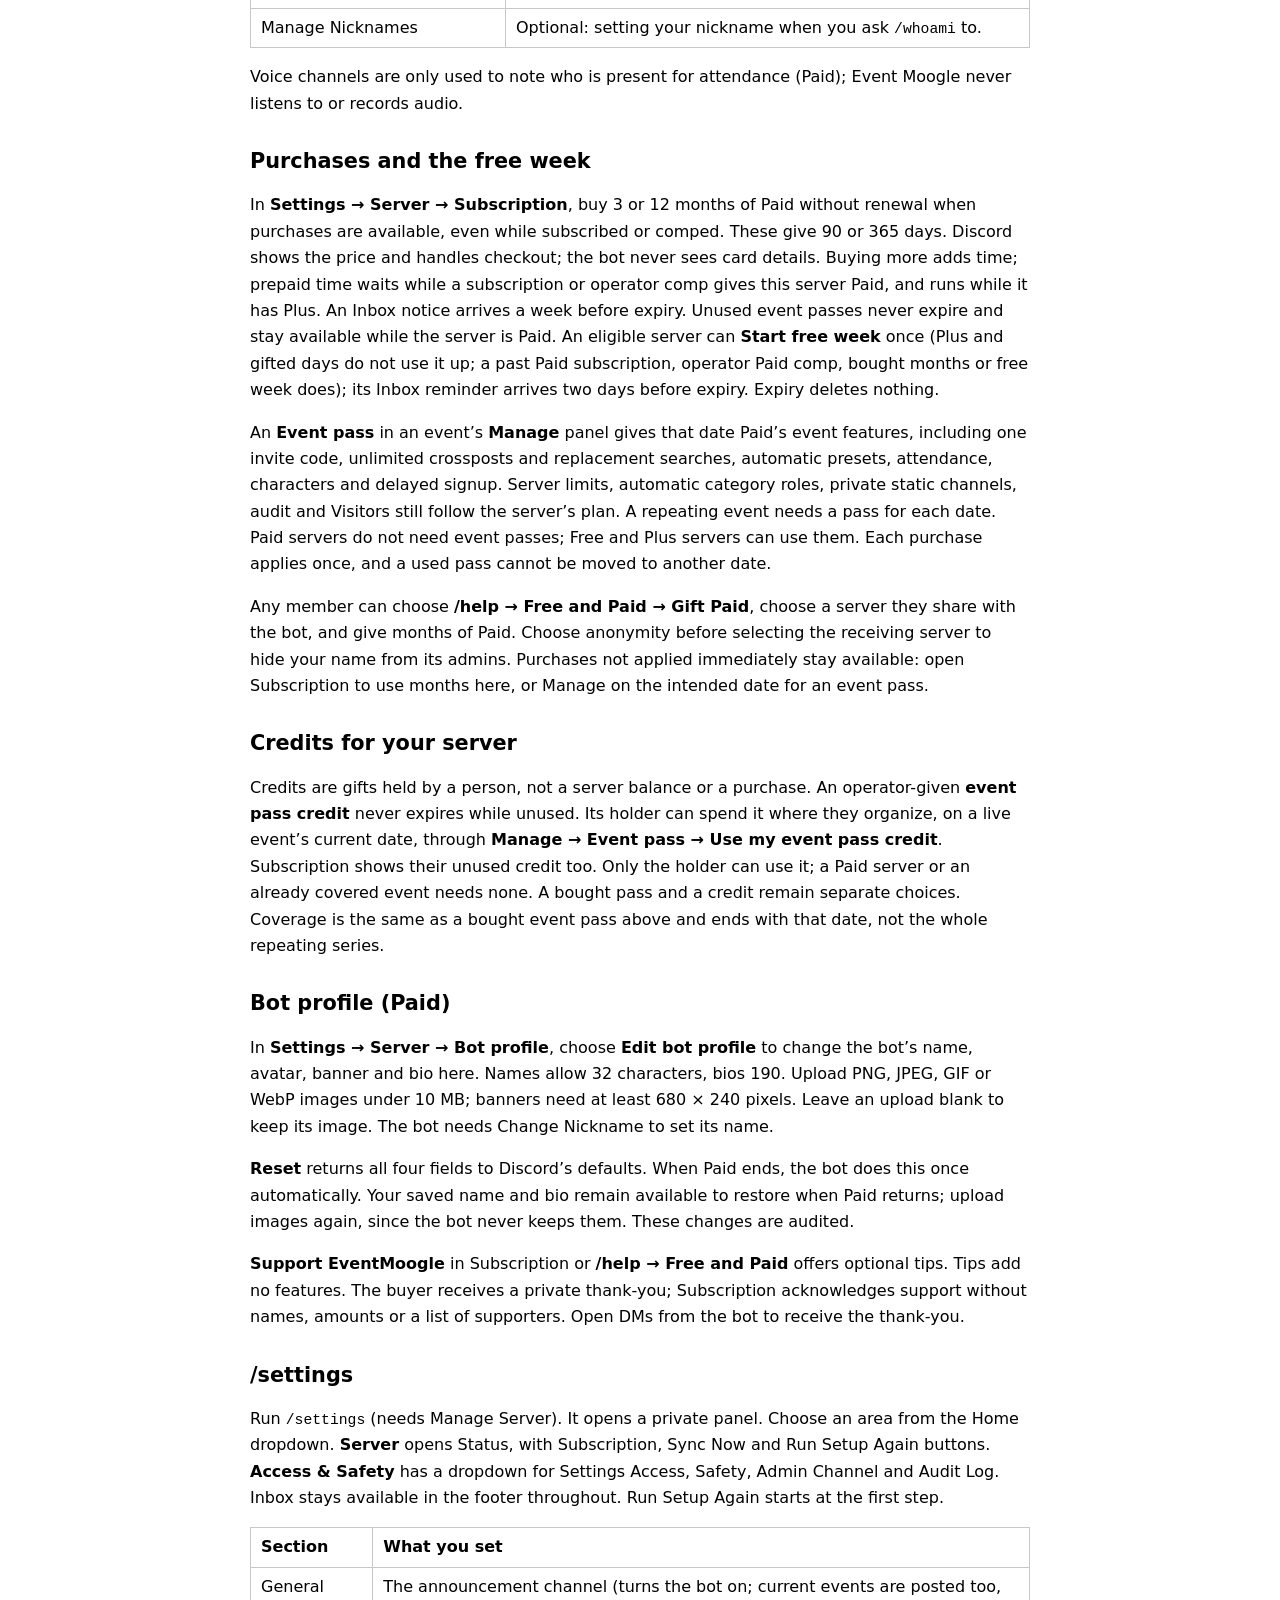
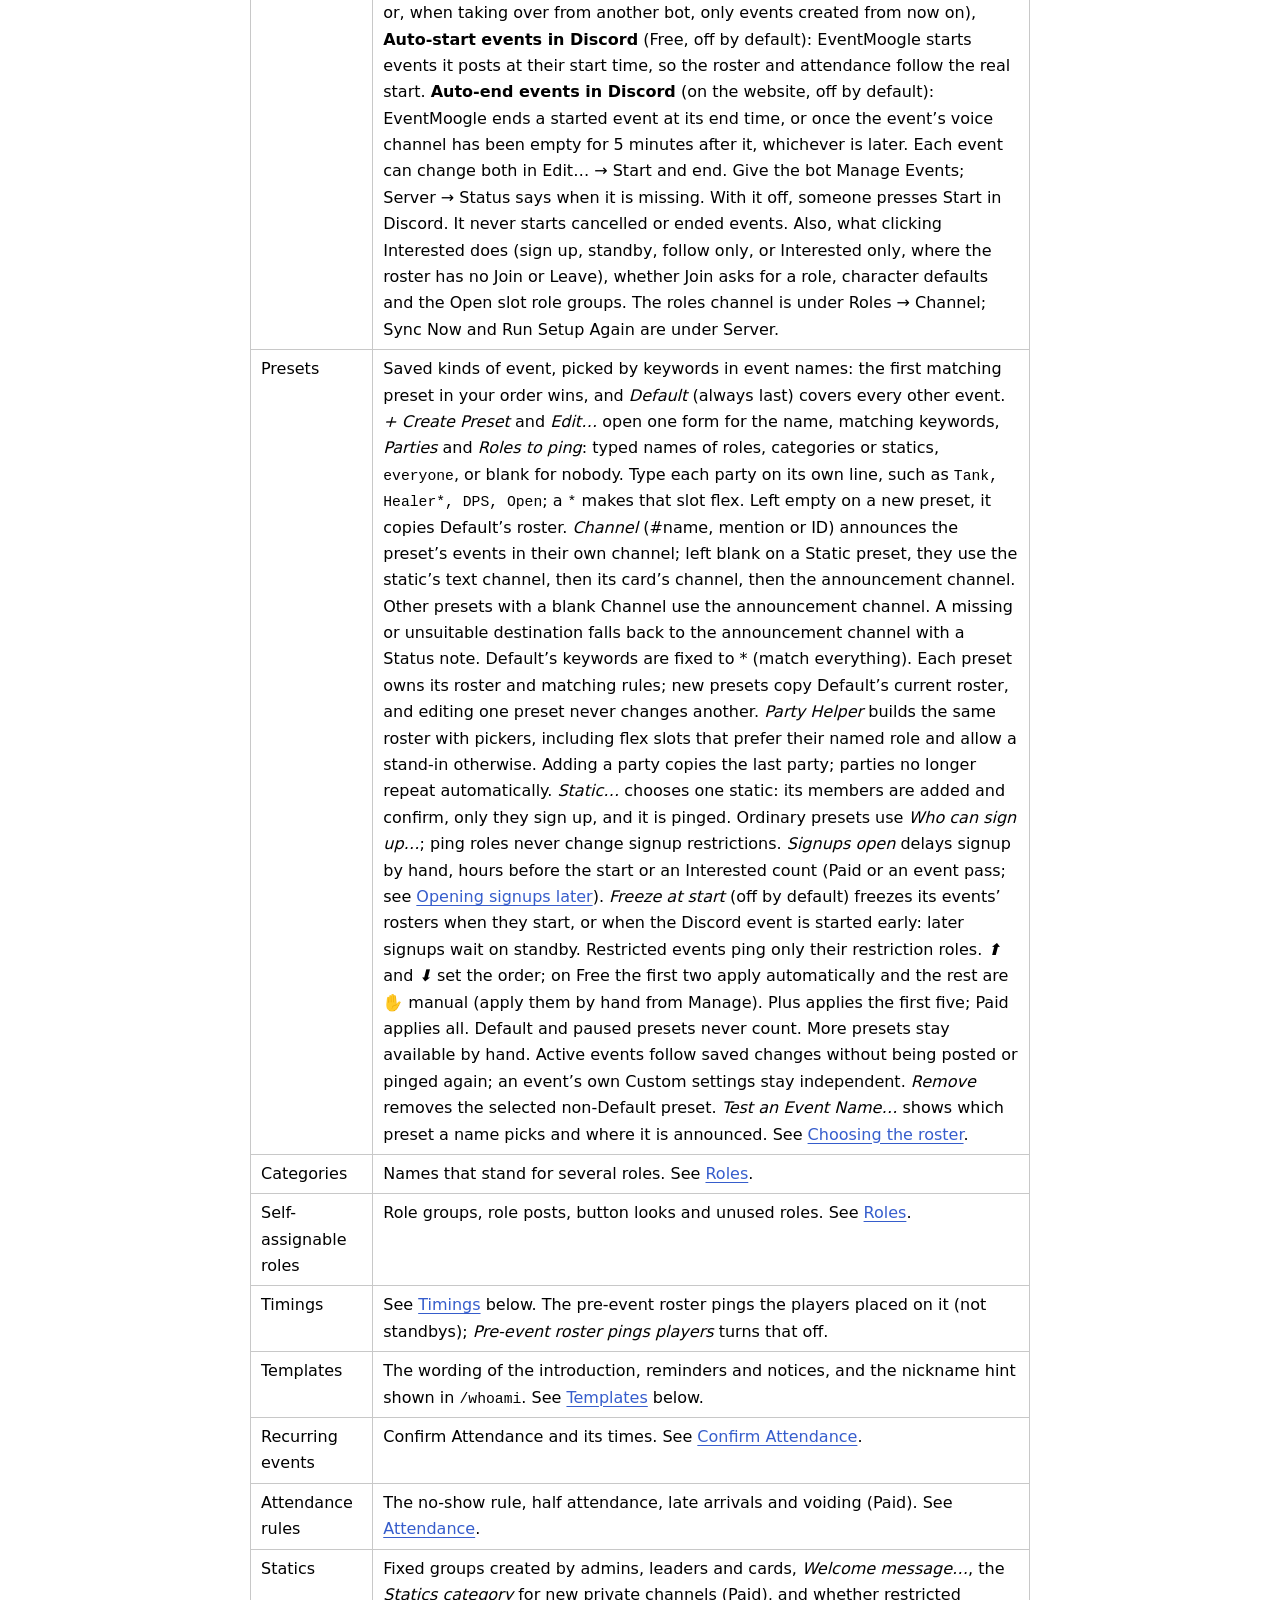
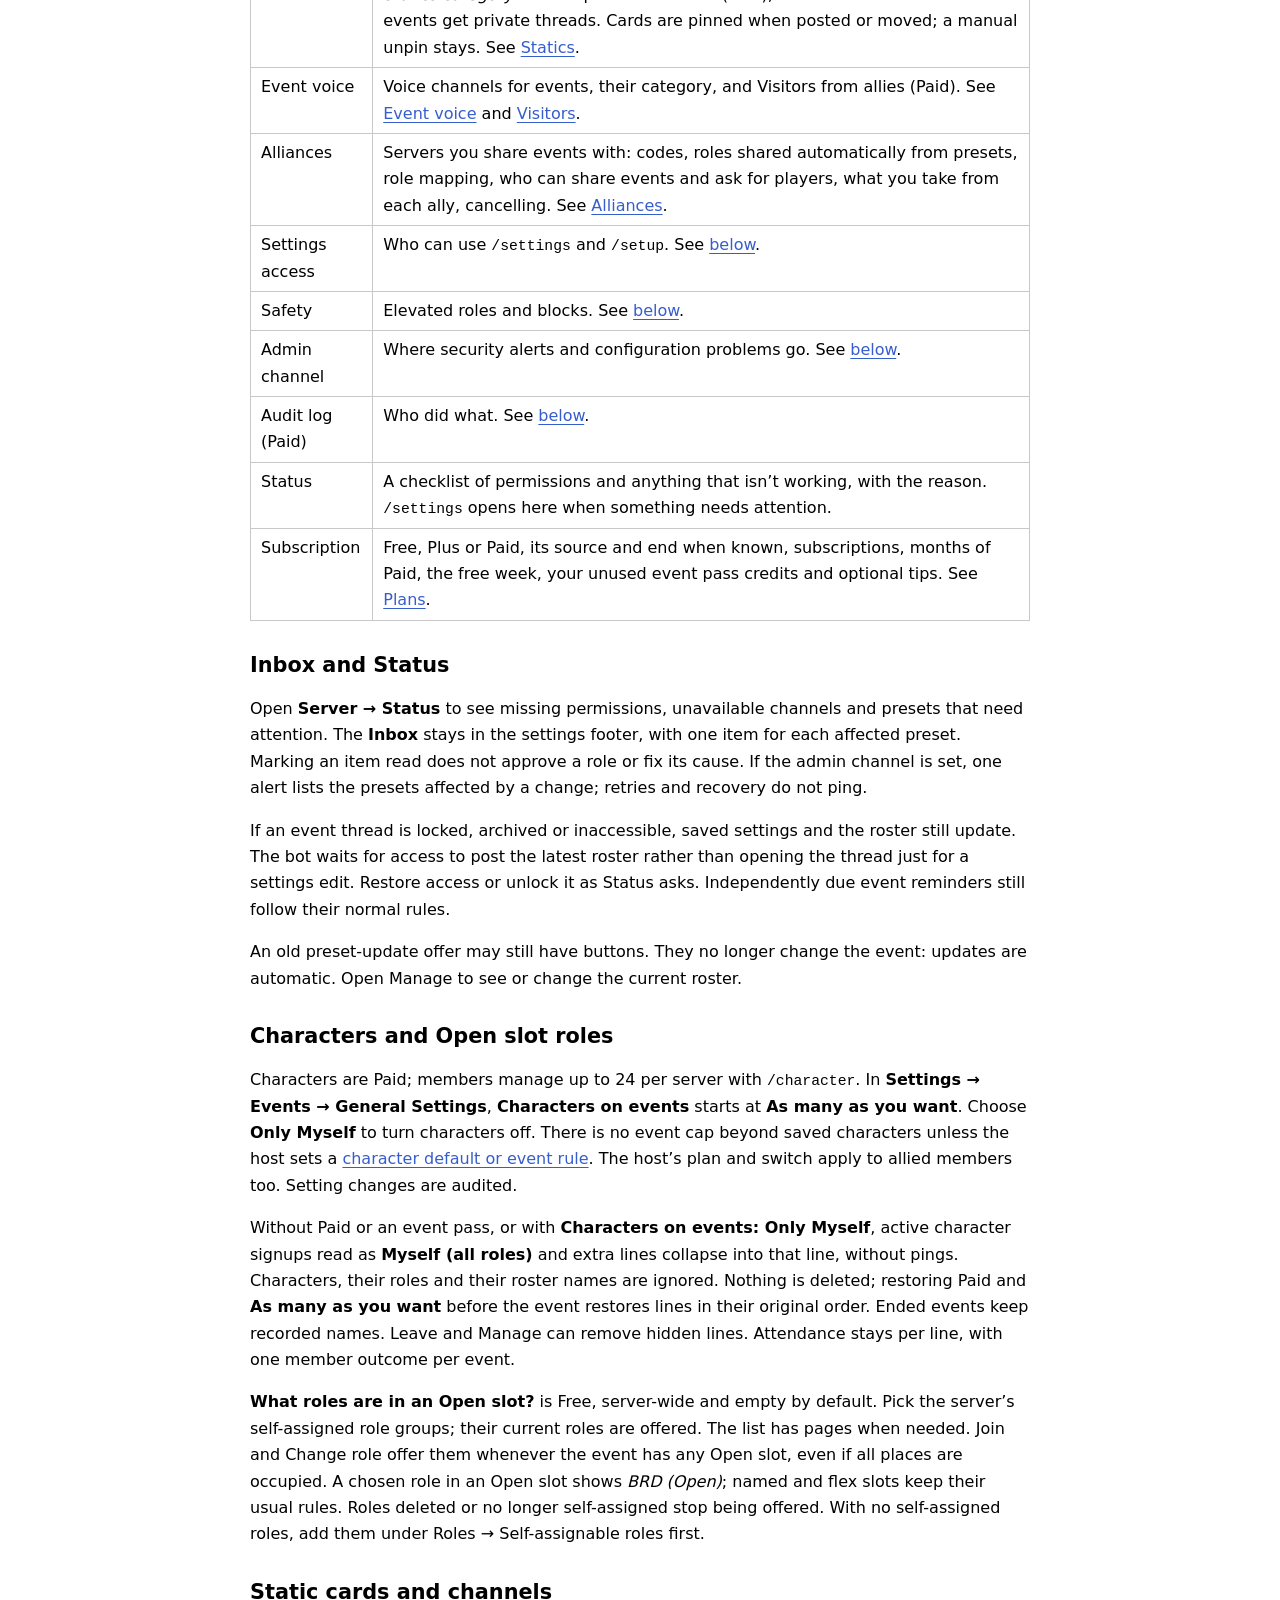
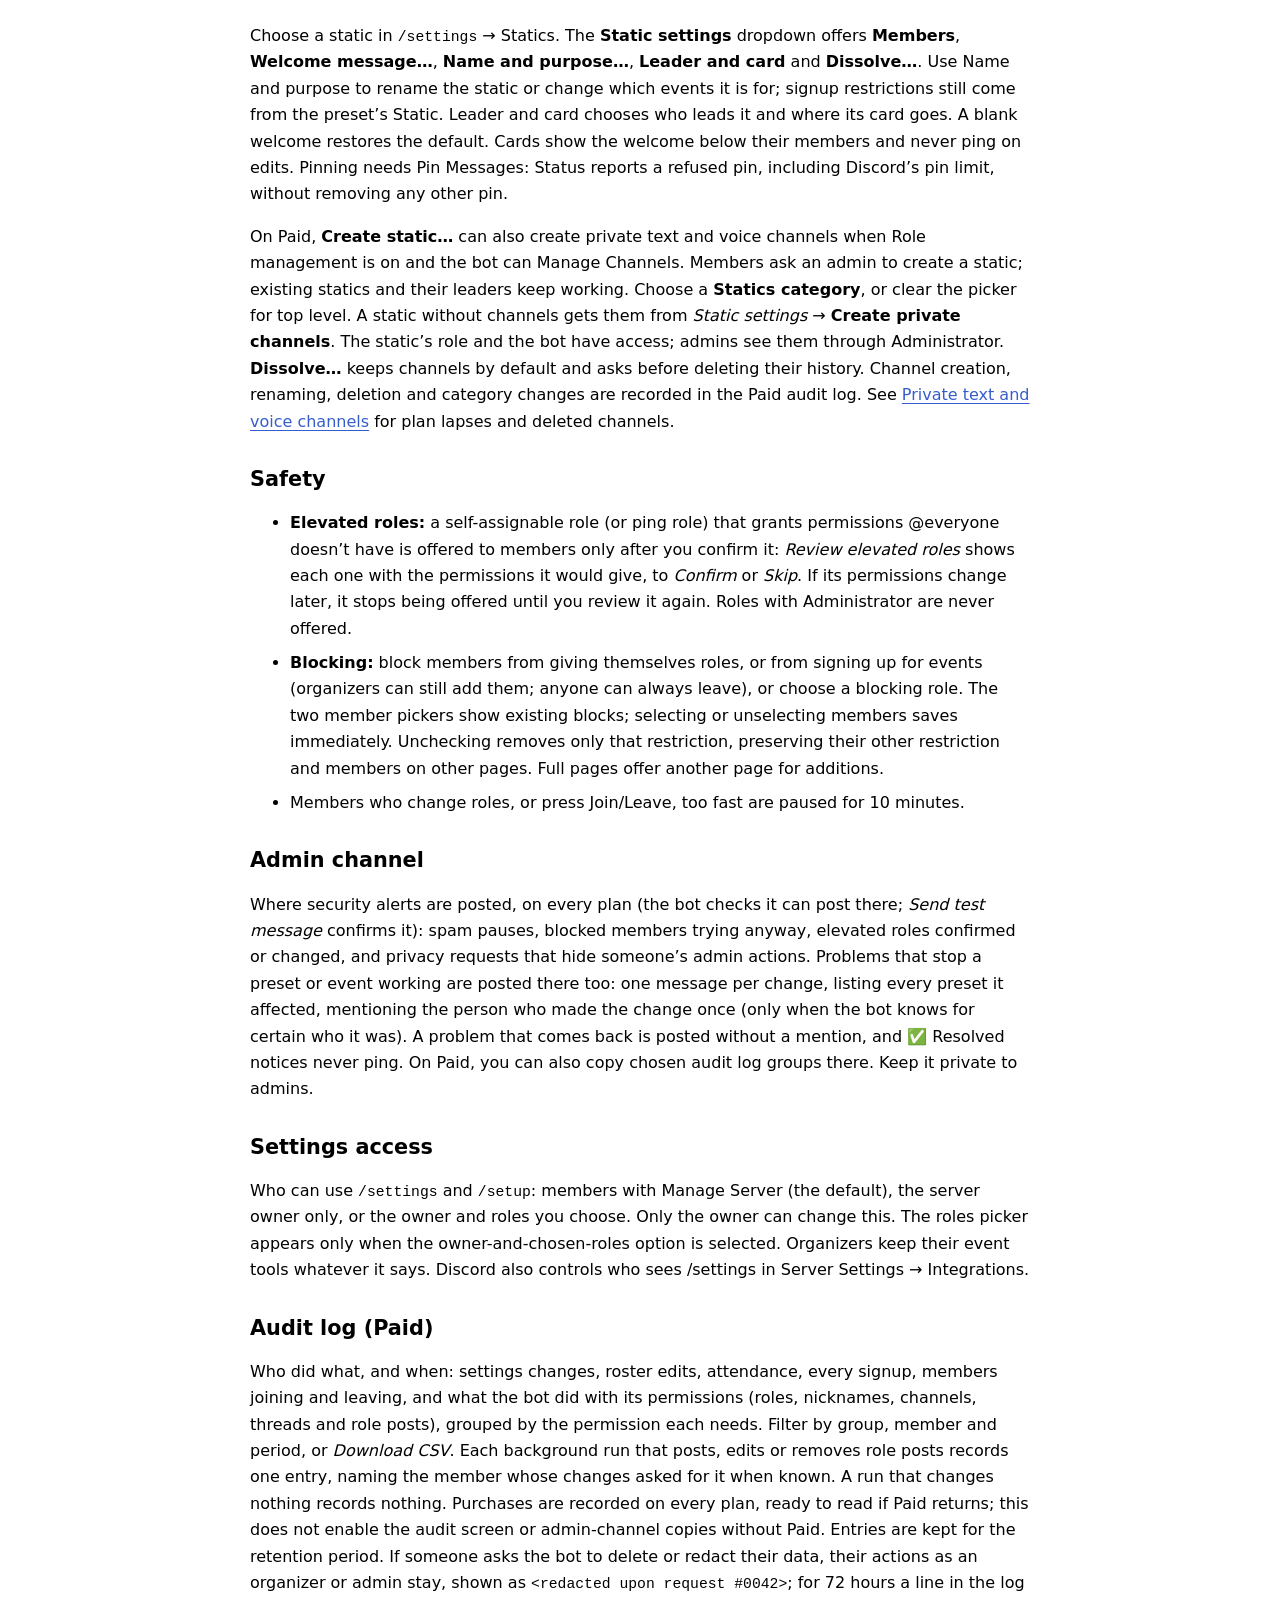
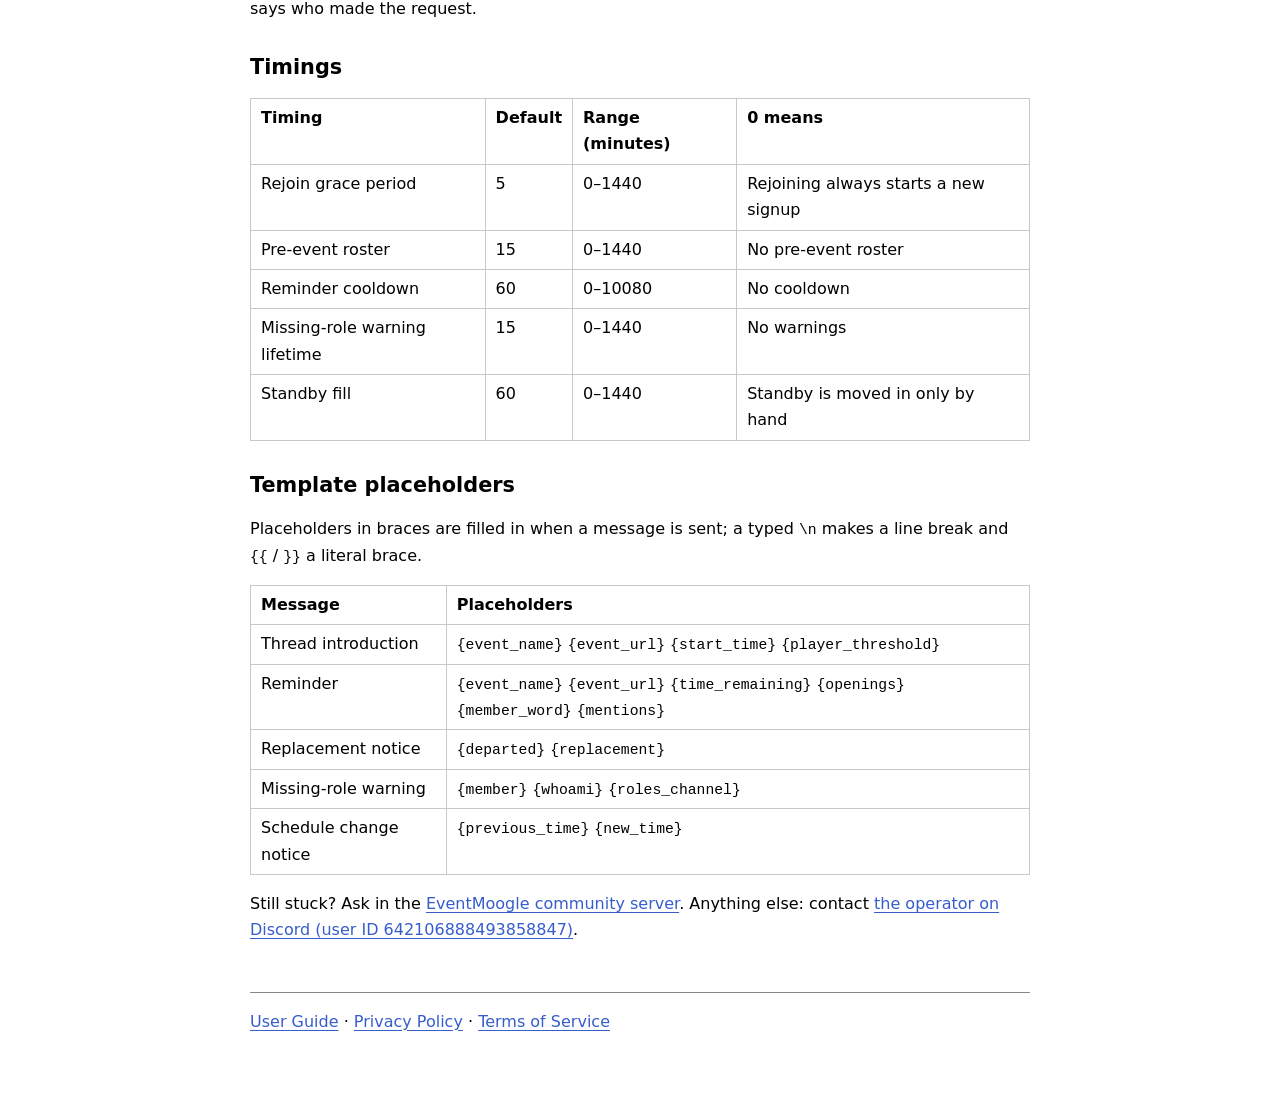
==== commit bb9d87e9: "Render from main at v3.15.6: Auto-start/Auto-end events in Discord" ====
--- a/guide-admins.html
+++ b/guide-admins.html
@@ -52,7 +52,7 @@
     <p>Run <code>/settings</code> (needs Manage Server). It opens a private panel. Choose an area from the Home dropdown. <strong>Server</strong> opens Status, with Subscription, Sync Now and Run Setup Again buttons. <strong>Access &amp; Safety</strong> has a dropdown for Settings Access, Safety, Admin Channel and Audit Log. Inbox stays available in the footer throughout. Run Setup Again starts at the first step.</p>
     <table>
       <tr><th>Section</th><th>What you set</th></tr>
-      <tr><td>General</td><td>The announcement channel (turns the bot on; current events are posted too, or, when taking over from another bot, only events created from now on), <strong>Start events on time</strong> (Free, off by default): EventMoogle starts events it posts at their start time, so the roster and attendance follow the real start. <strong>End events when they’re over</strong> (on the website, off by default): EventMoogle ends a started event at its end time, or once the event’s voice channel has been empty for 5 minutes after it, whichever is later. Each event can change both in Edit… → Start and end. Give the bot Manage Events; Server → Status says when it is missing. With it off, someone presses Start in Discord. It never starts cancelled or ended events. Also, what clicking Interested does (sign up, standby, follow only, or Interested only, where the roster has no Join or Leave), whether Join asks for a role, character defaults and the Open slot role groups. The roles channel is under Roles → Channel; Sync Now and Run Setup Again are under Server.</td></tr>
+      <tr><td>General</td><td>The announcement channel (turns the bot on; current events are posted too, or, when taking over from another bot, only events created from now on), <strong>Auto-start events in Discord</strong> (Free, off by default): EventMoogle starts events it posts at their start time, so the roster and attendance follow the real start. <strong>Auto-end events in Discord</strong> (on the website, off by default): EventMoogle ends a started event at its end time, or once the event’s voice channel has been empty for 5 minutes after it, whichever is later. Each event can change both in Edit… → Start and end. Give the bot Manage Events; Server → Status says when it is missing. With it off, someone presses Start in Discord. It never starts cancelled or ended events. Also, what clicking Interested does (sign up, standby, follow only, or Interested only, where the roster has no Join or Leave), whether Join asks for a role, character defaults and the Open slot role groups. The roles channel is under Roles → Channel; Sync Now and Run Setup Again are under Server.</td></tr>
       <tr><td>Presets</td><td>Saved kinds of event, picked by keywords in event names: the first matching preset in your order wins, and <em>Default</em> (always last) covers every other event. <em>+ Create Preset</em> and <em>Edit…</em> open one form for the name, matching keywords, <em>Parties</em> and <em>Roles to ping</em>: typed names of roles, categories or statics, <code>everyone</code>, or blank for nobody. Type each party on its own line, such as <code>Tank, Healer*, DPS, Open</code>; a <code>*</code> makes that slot flex. Left empty on a new preset, it copies Default’s roster. <em>Channel</em> (#name, mention or ID) announces the preset’s events in their own channel; left blank on a Static preset, they use the static’s text channel, then its card’s channel, then the announcement channel. Other presets with a blank Channel use the announcement channel. A missing or unsuitable destination falls back to the announcement channel with a Status note. Default’s keywords are fixed to * (match everything). Each preset owns its roster and matching rules; new presets copy Default’s current roster, and editing one preset never changes another. <em>Party Helper</em> builds the same roster with pickers, including flex slots that prefer their named role and allow a stand-in otherwise. Adding a party copies the last party; parties no longer repeat automatically. <em>Static…</em> chooses one static: its members are added and confirm, only they sign up, and it is pinged. Ordinary presets use <em>Who can sign up…</em>; ping roles never change signup restrictions. <em>Signups open</em> delays signup by hand, hours before the start or an Interested count (Paid or an event pass; see <a href="guide-organizers.html#delayed-signups">Opening signups later</a>). <em>Freeze at start</em> (off by default) freezes its events’ rosters when they start, or when the Discord event is started early: later signups wait on standby. Restricted events ping only their restriction roles. <em>⬆️</em> and <em>⬇️</em> set the order; on Free the first two apply automatically and the rest are ✋ manual (apply them by hand from Manage). Plus applies the first five; Paid applies all. Default and paused presets never count. More presets stay available by hand. Active events follow saved changes without being posted or pinged again; an event’s own Custom settings stay independent. <em>Remove</em> removes the selected non-Default preset. <em>Test an Event Name…</em> shows which preset a name picks and where it is announced. See <a href="guide-organizers.html#presets">Choosing the roster</a>.</td></tr>
       <tr><td>Categories</td><td>Names that stand for several roles. See <a href="guide-roles.html#categories">Roles</a>.</td></tr>
       <tr><td>Self-assignable roles</td><td>Role groups, role posts, button looks and unused roles. See <a href="guide-roles.html#self-assignable">Roles</a>.</td></tr>
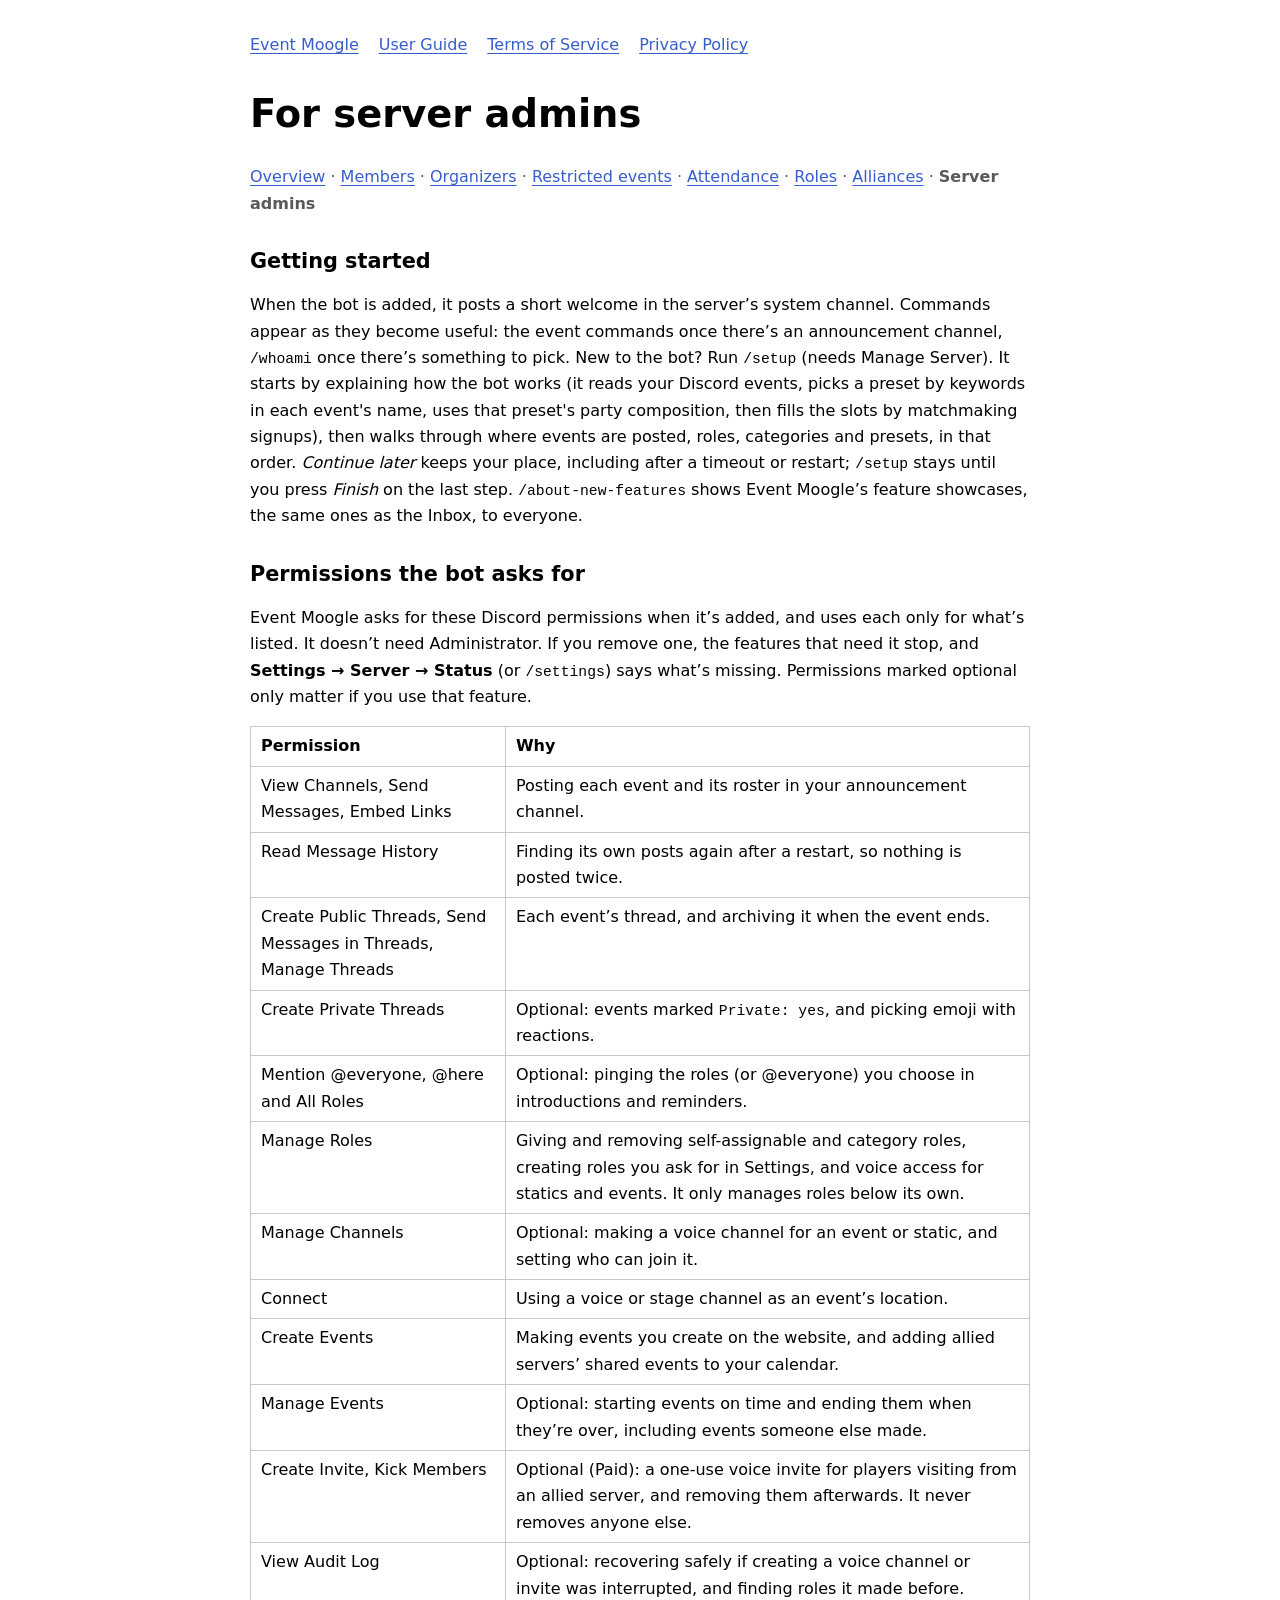
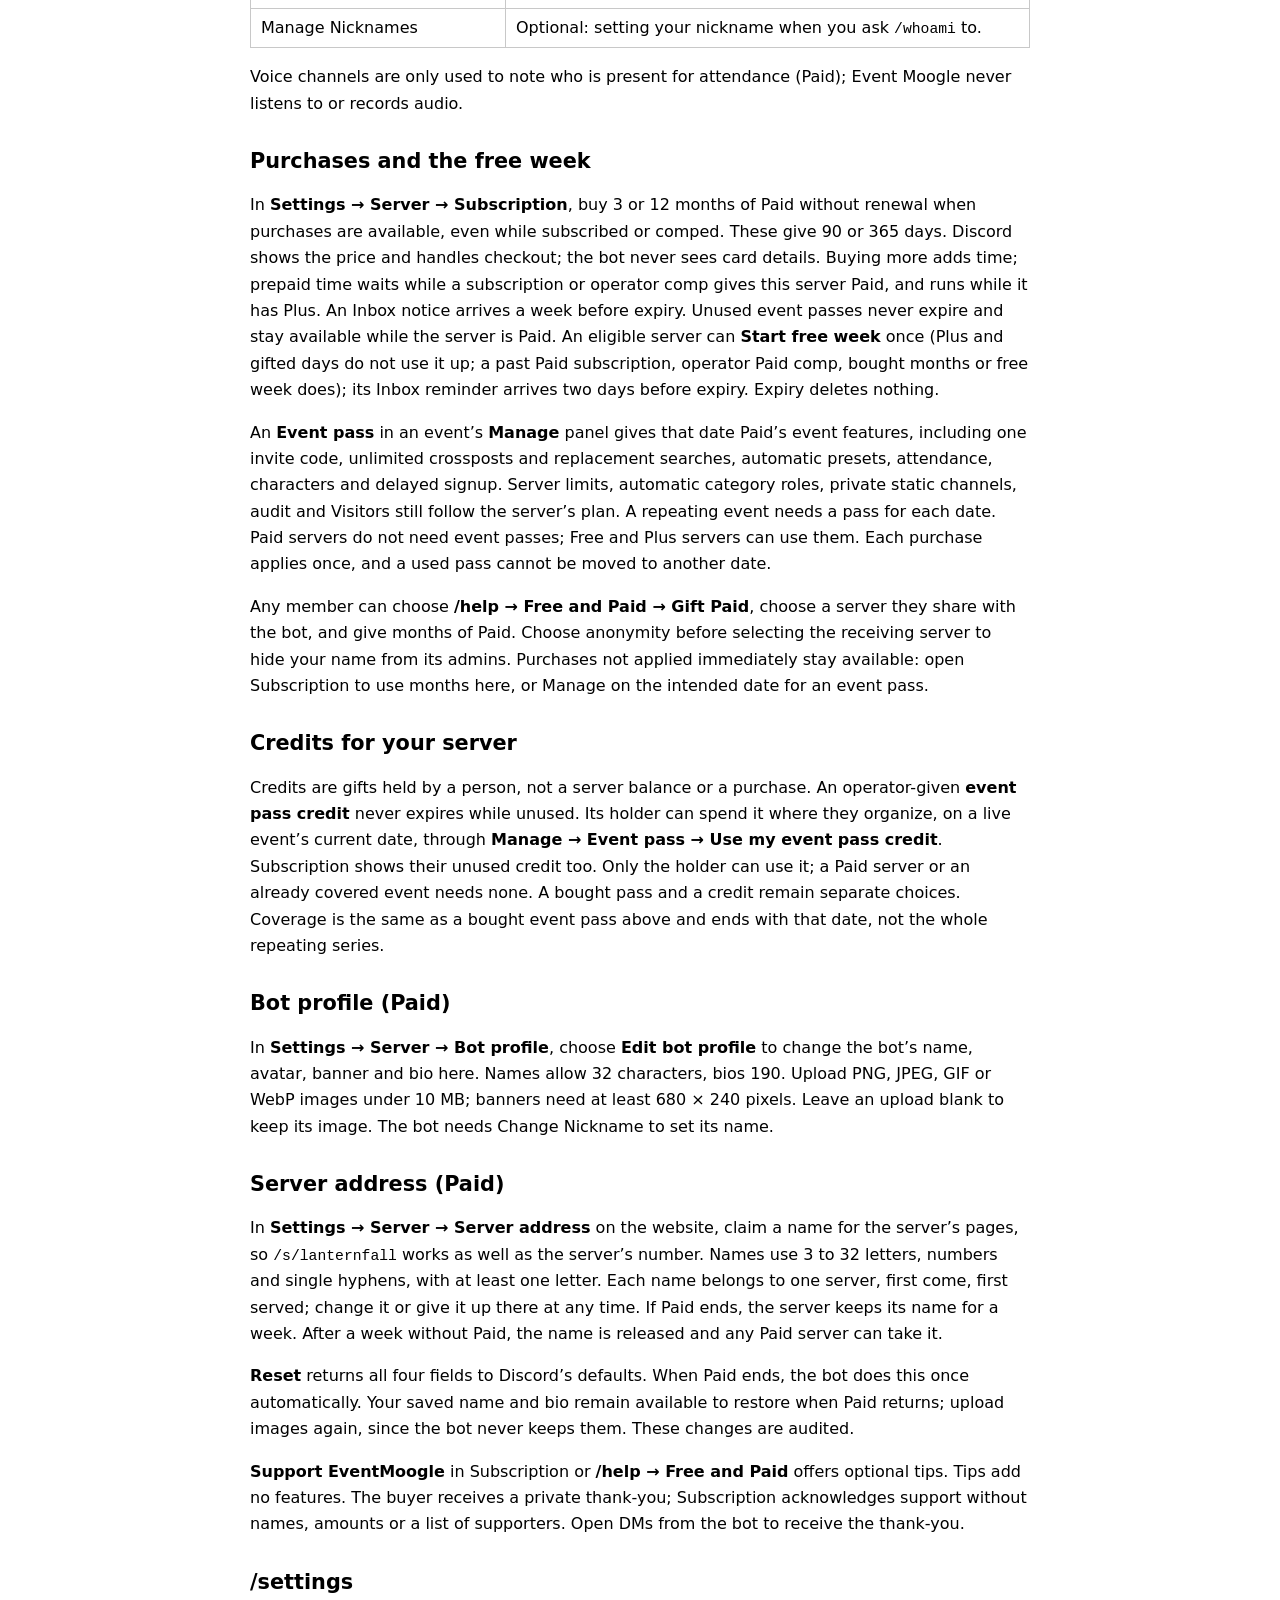
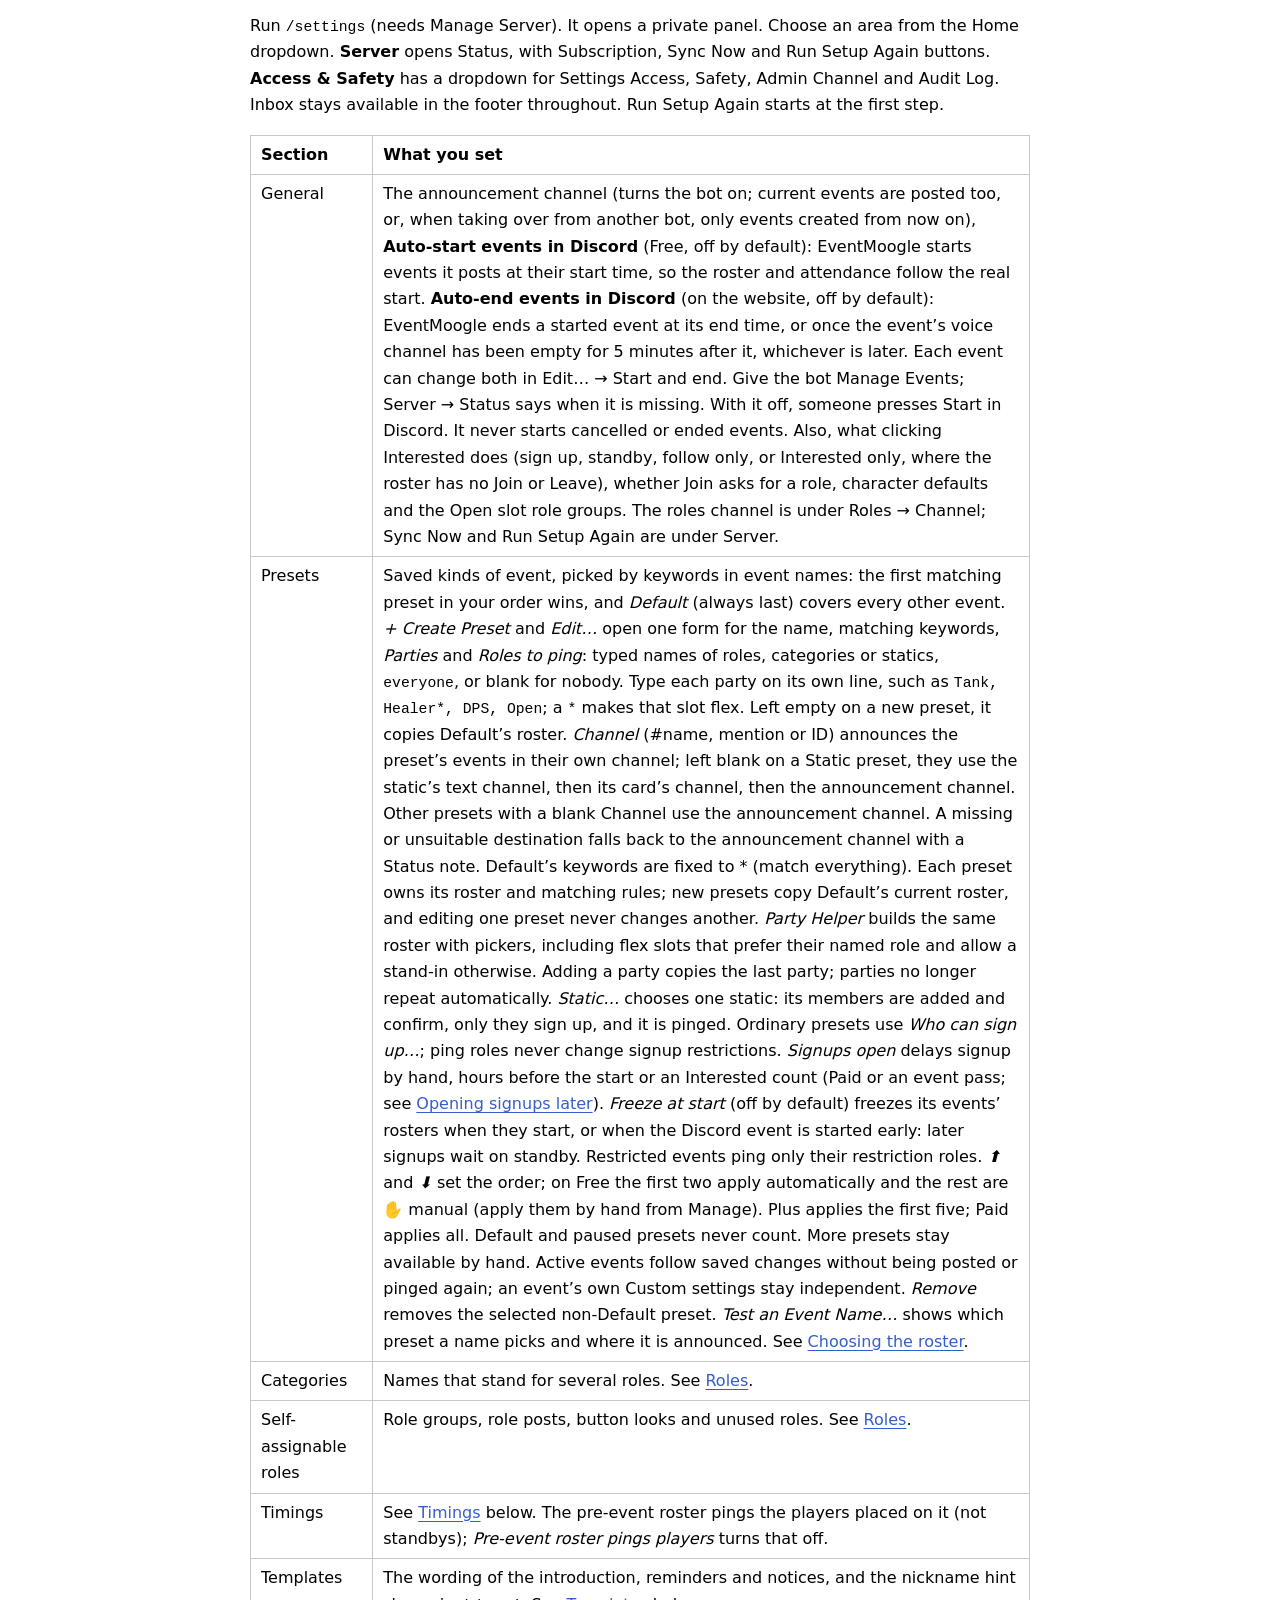
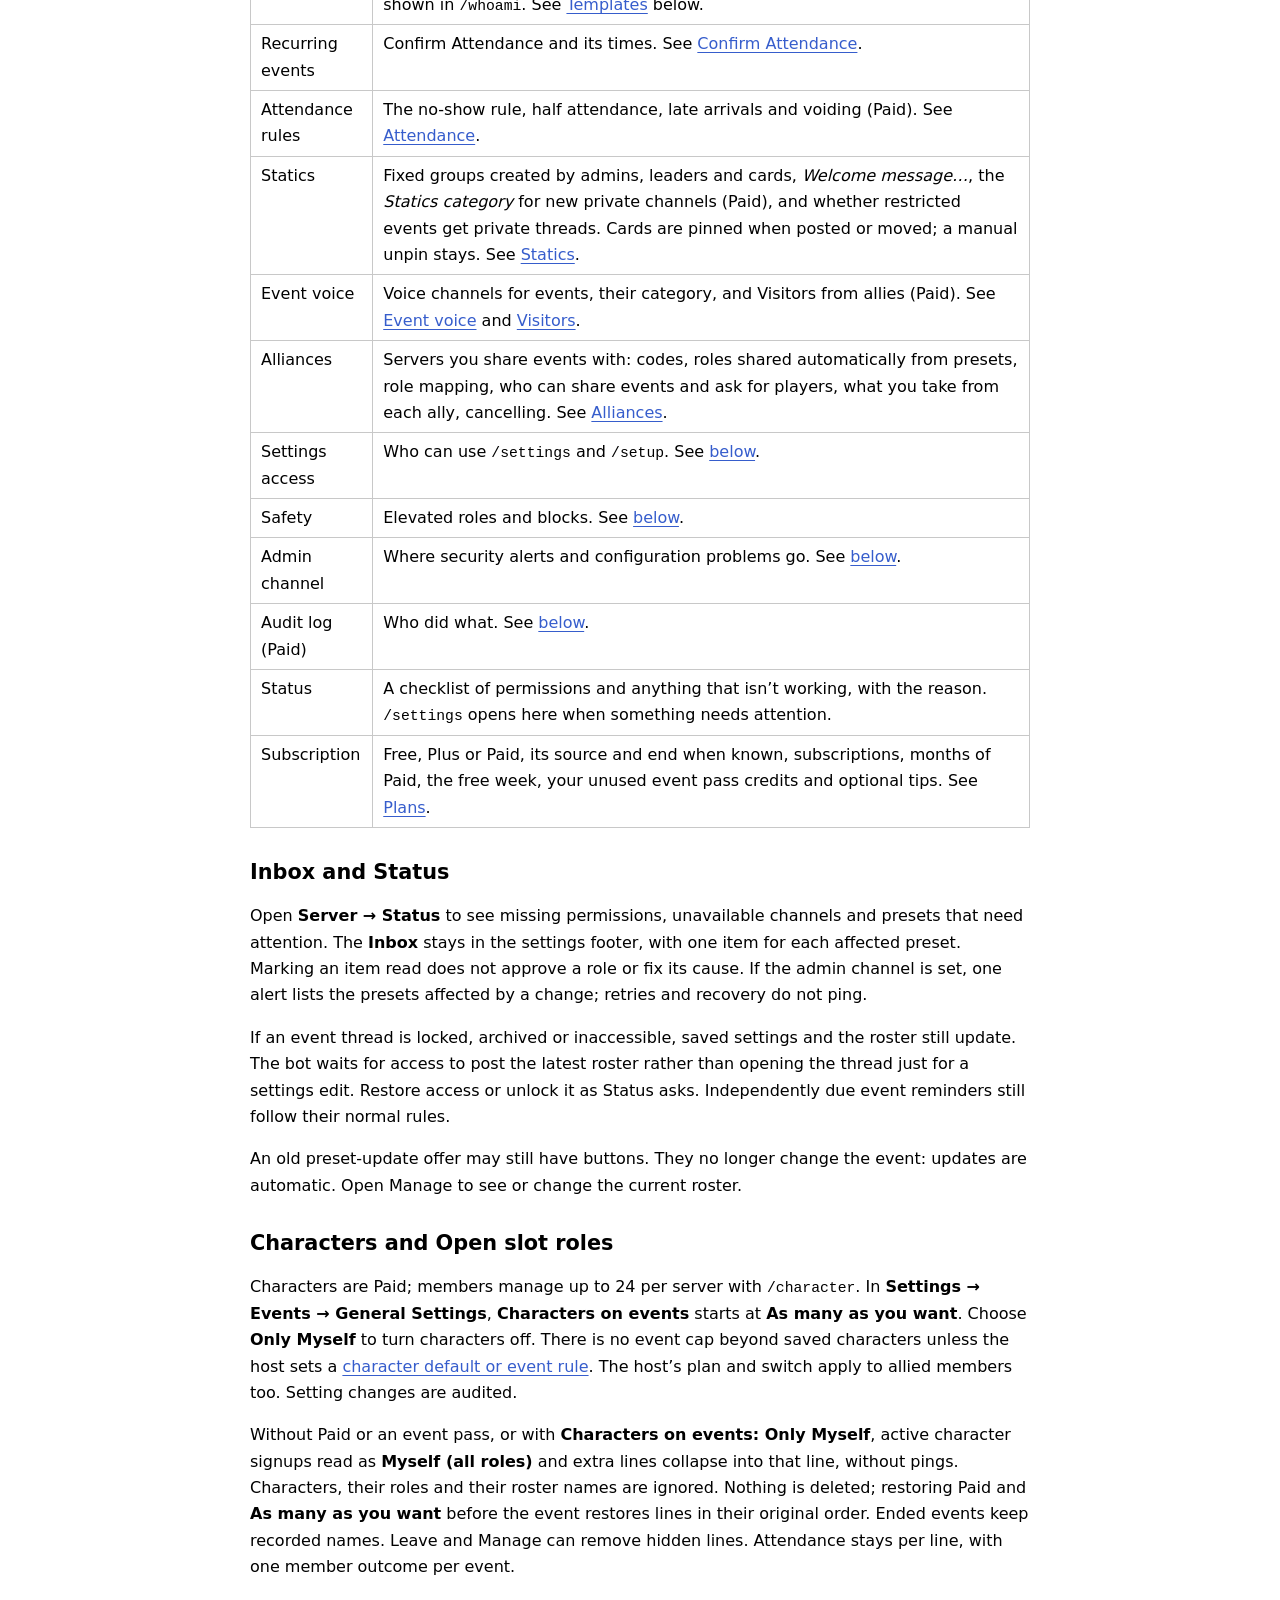
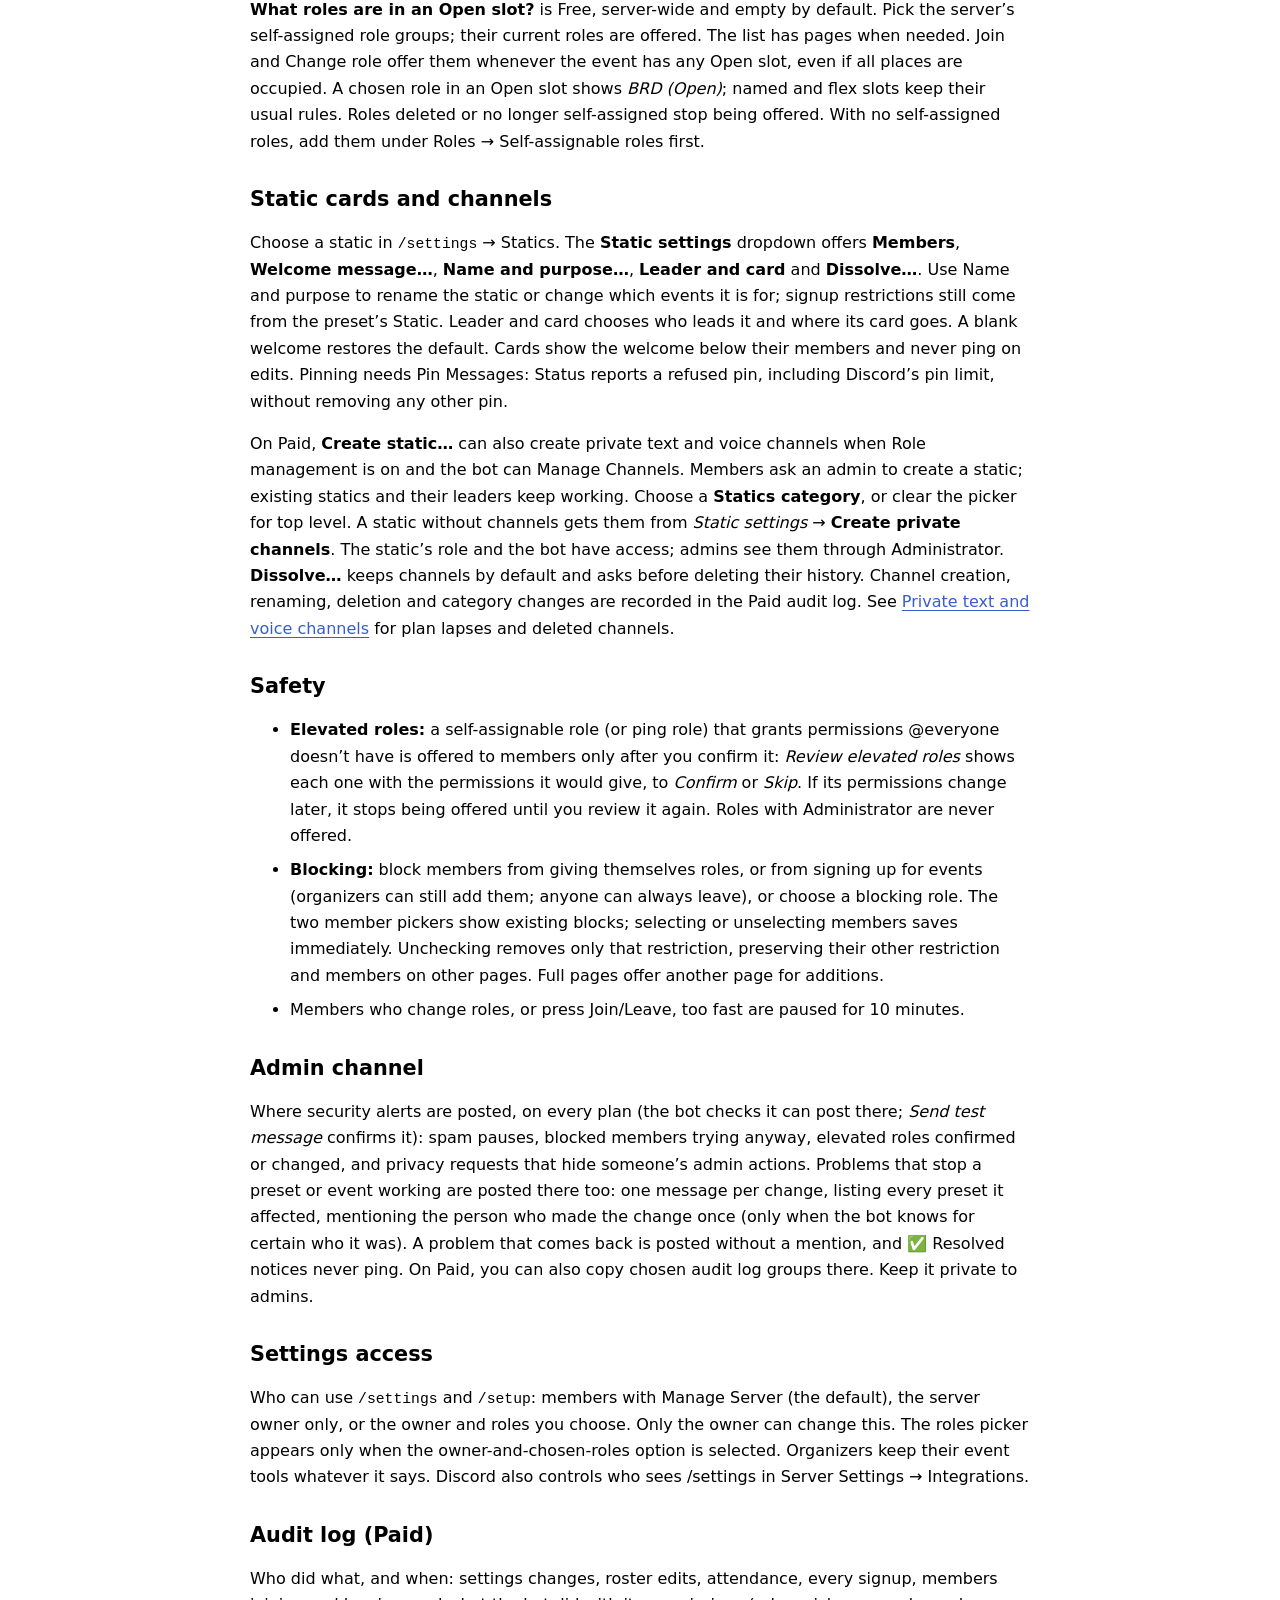
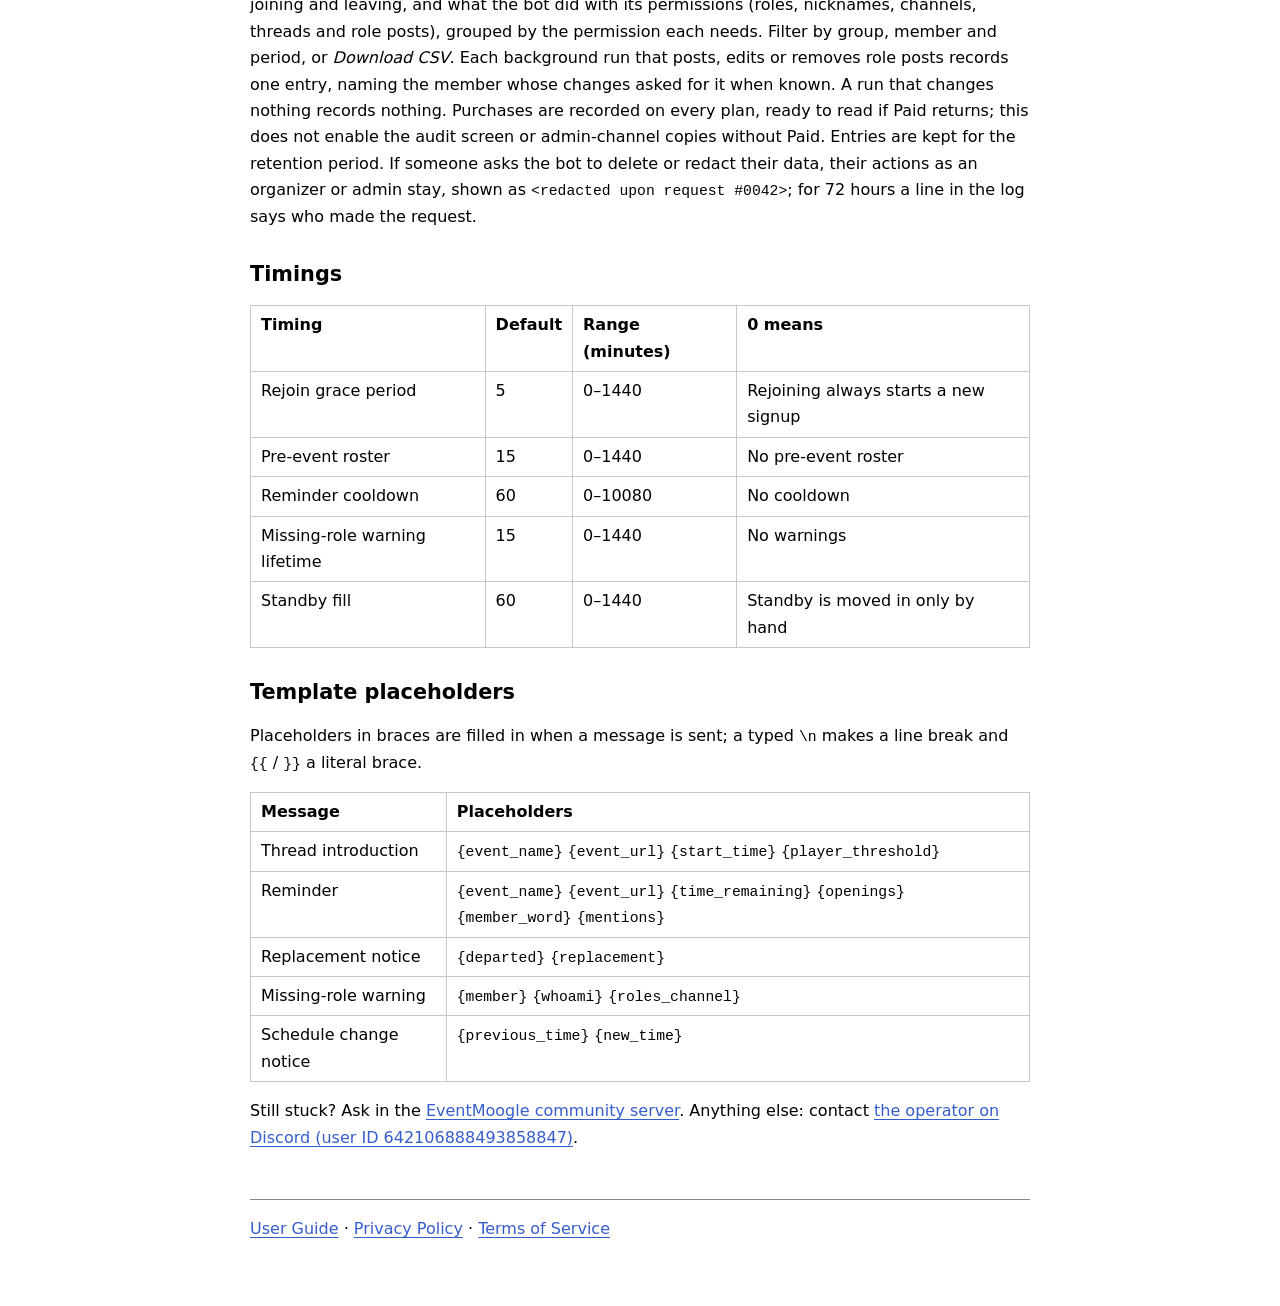
==== commit 248d7e16: "Render from main at v3.16.0: Server address (Paid)" ====
--- a/guide-admins.html
+++ b/guide-admins.html
@@ -45,6 +45,8 @@
 
     <h2 id="bot-profile">Bot profile (Paid)</h2>
     <p>In <strong>Settings → Server → Bot profile</strong>, choose <strong>Edit bot profile</strong> to change the bot’s name, avatar, banner and bio here. Names allow 32 characters, bios 190. Upload PNG, JPEG, GIF or WebP images under 10 MB; banners need at least 680 × 240 pixels. Leave an upload blank to keep its image. The bot needs Change Nickname to set its name.</p>
+    <h2 id="server-address">Server address (Paid)</h2>
+    <p>In <strong>Settings → Server → Server address</strong> on the website, claim a name for the server’s pages, so <code>/s/lanternfall</code> works as well as the server’s number. Names use 3 to 32 letters, numbers and single hyphens, with at least one letter. Each name belongs to one server, first come, first served; change it or give it up there at any time. If Paid ends, the server keeps its name for a week. After a week without Paid, the name is released and any Paid server can take it.</p>
     <p><strong>Reset</strong> returns all four fields to Discord’s defaults. When Paid ends, the bot does this once automatically. Your saved name and bio remain available to restore when Paid returns; upload images again, since the bot never keeps them. These changes are audited.</p>
     <p><strong>Support EventMoogle</strong> in Subscription or <strong>/help → Free and Paid</strong> offers optional tips. Tips add no features. The buyer receives a private thank-you; Subscription acknowledges support without names, amounts or a list of supporters. Open DMs from the bot to receive the thank-you.</p>
 
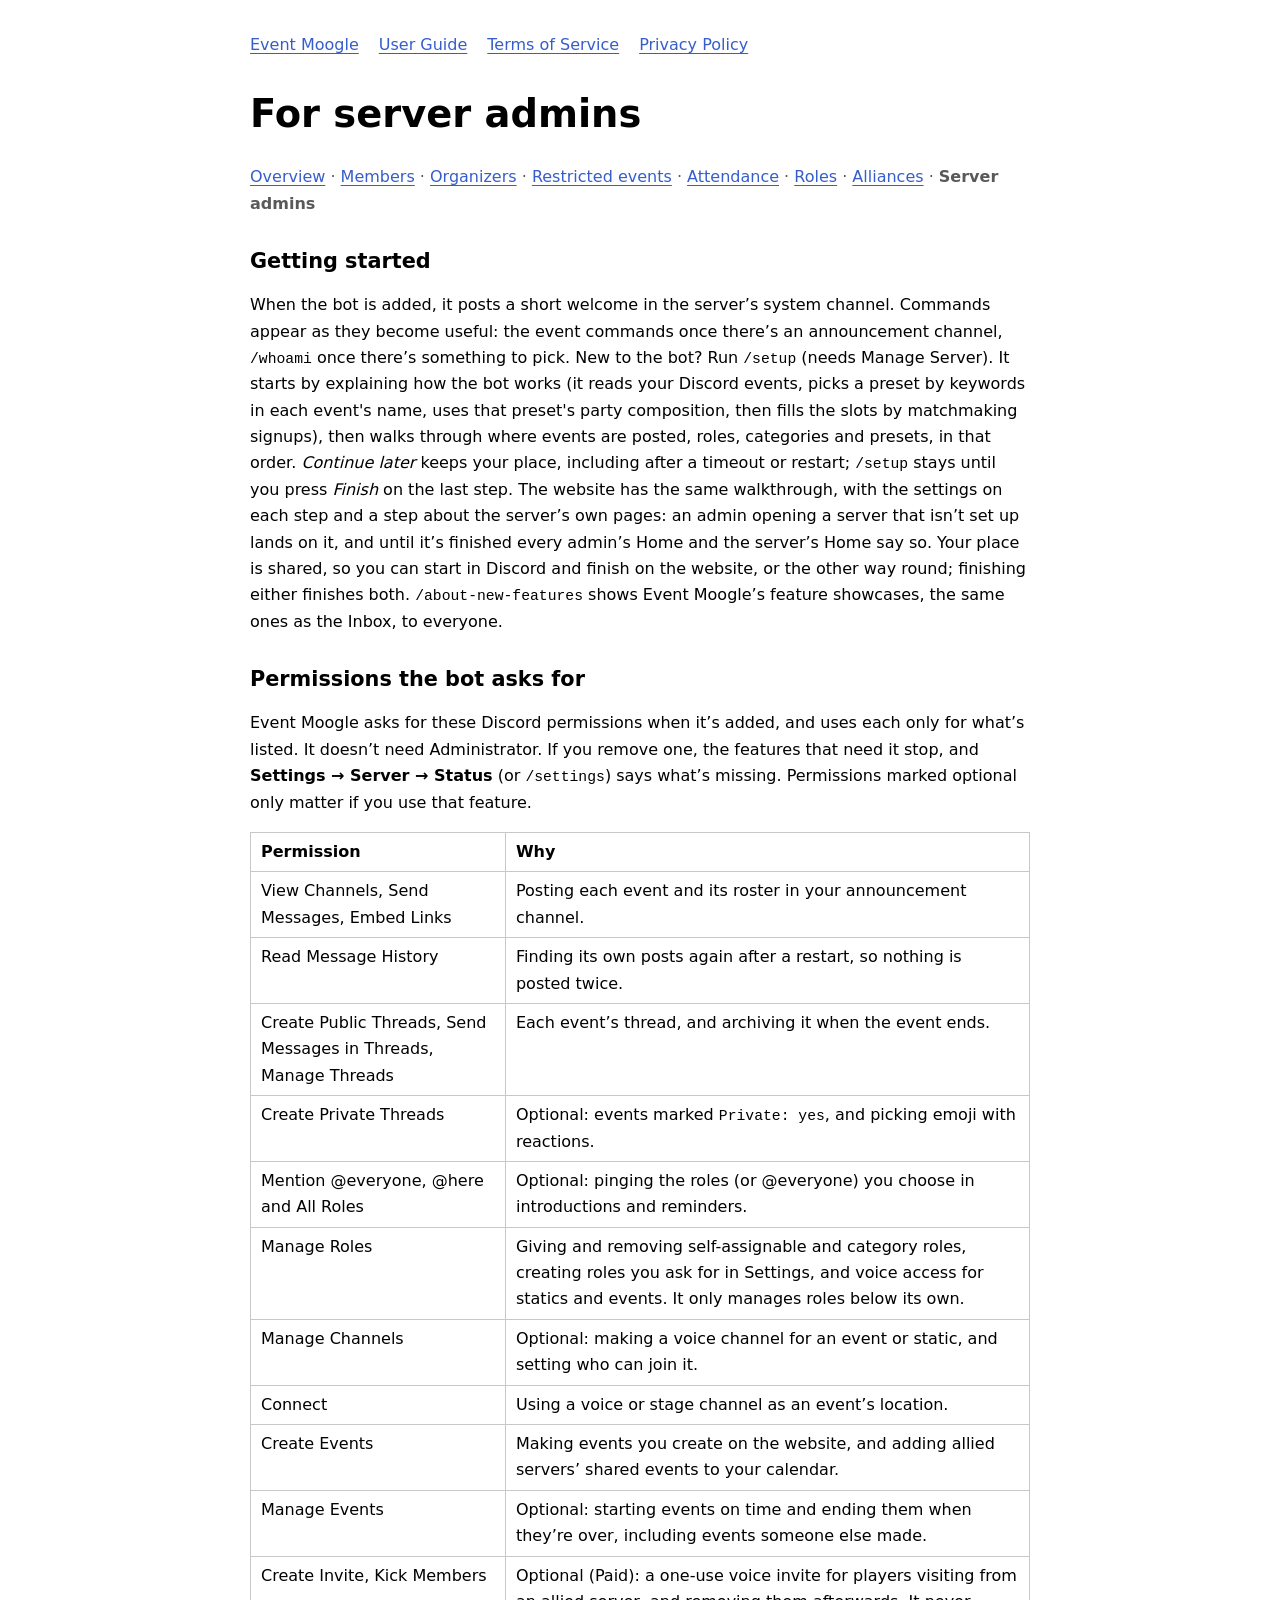
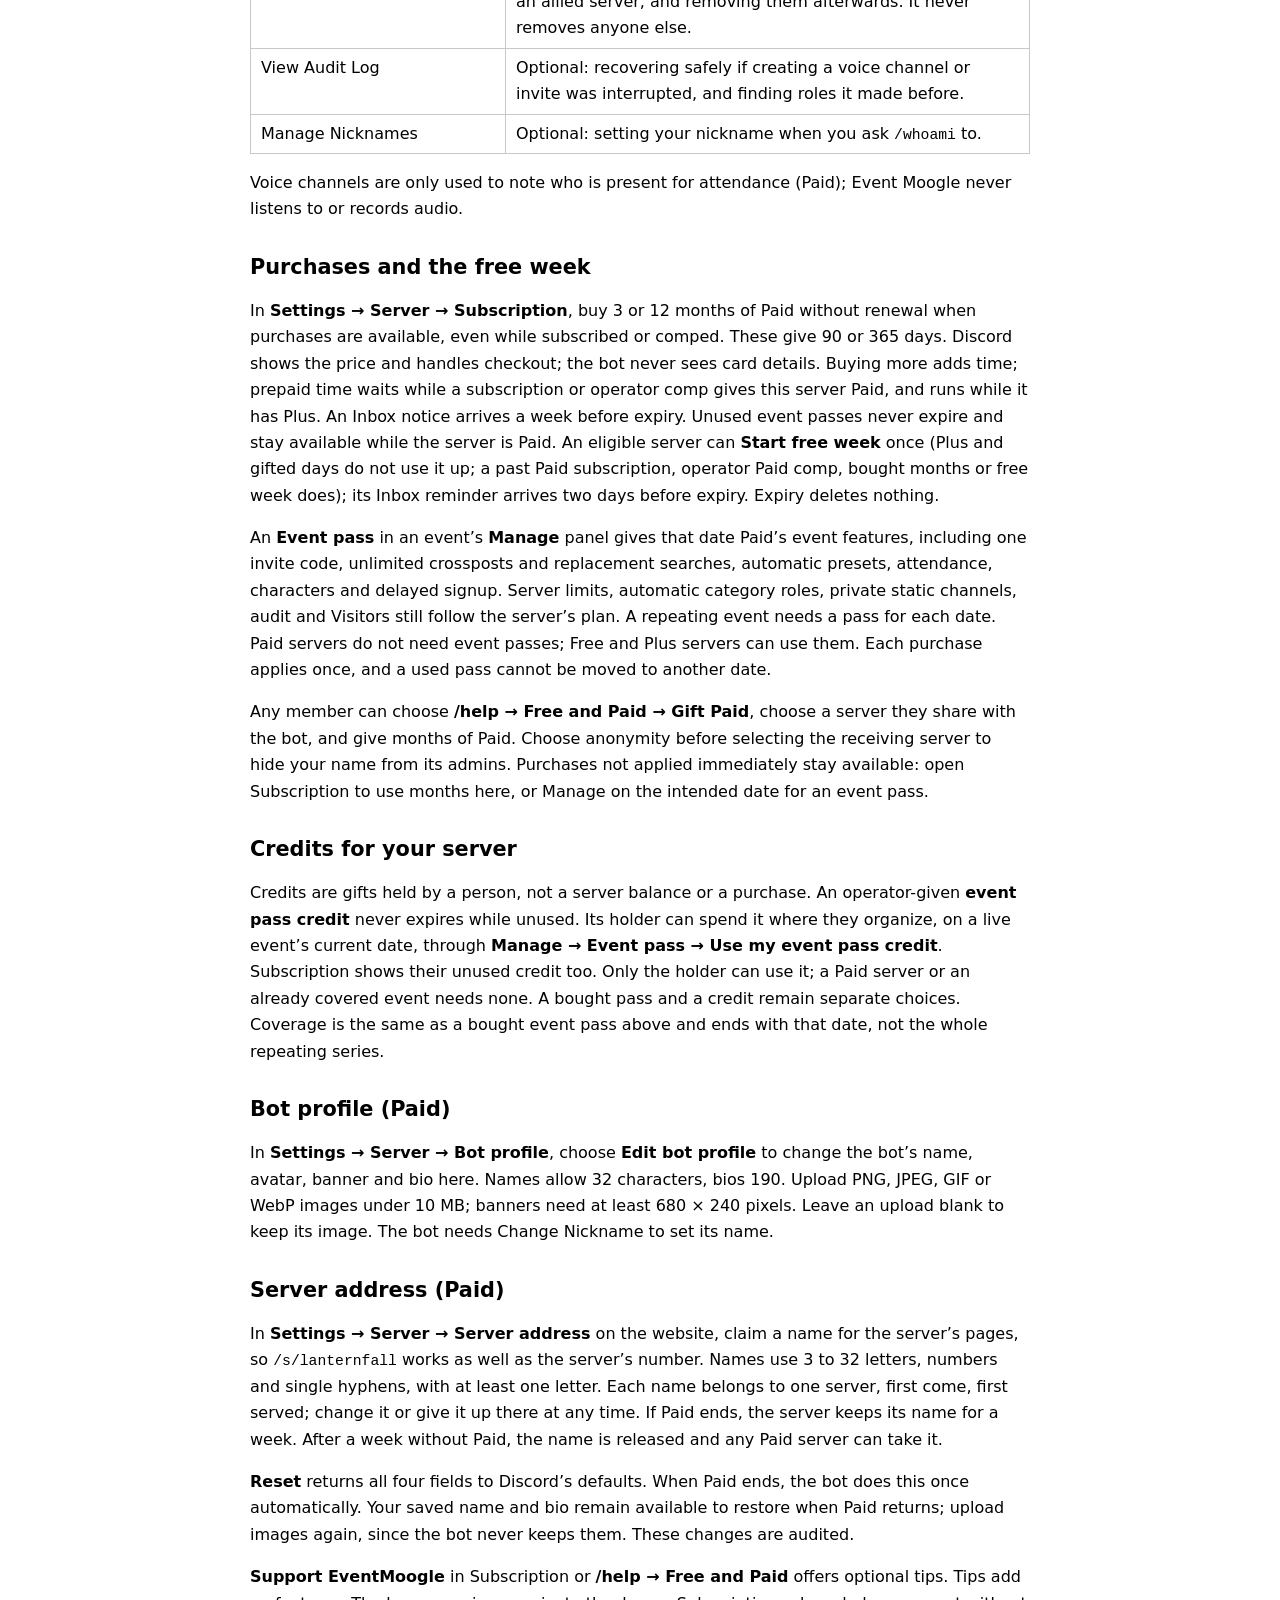
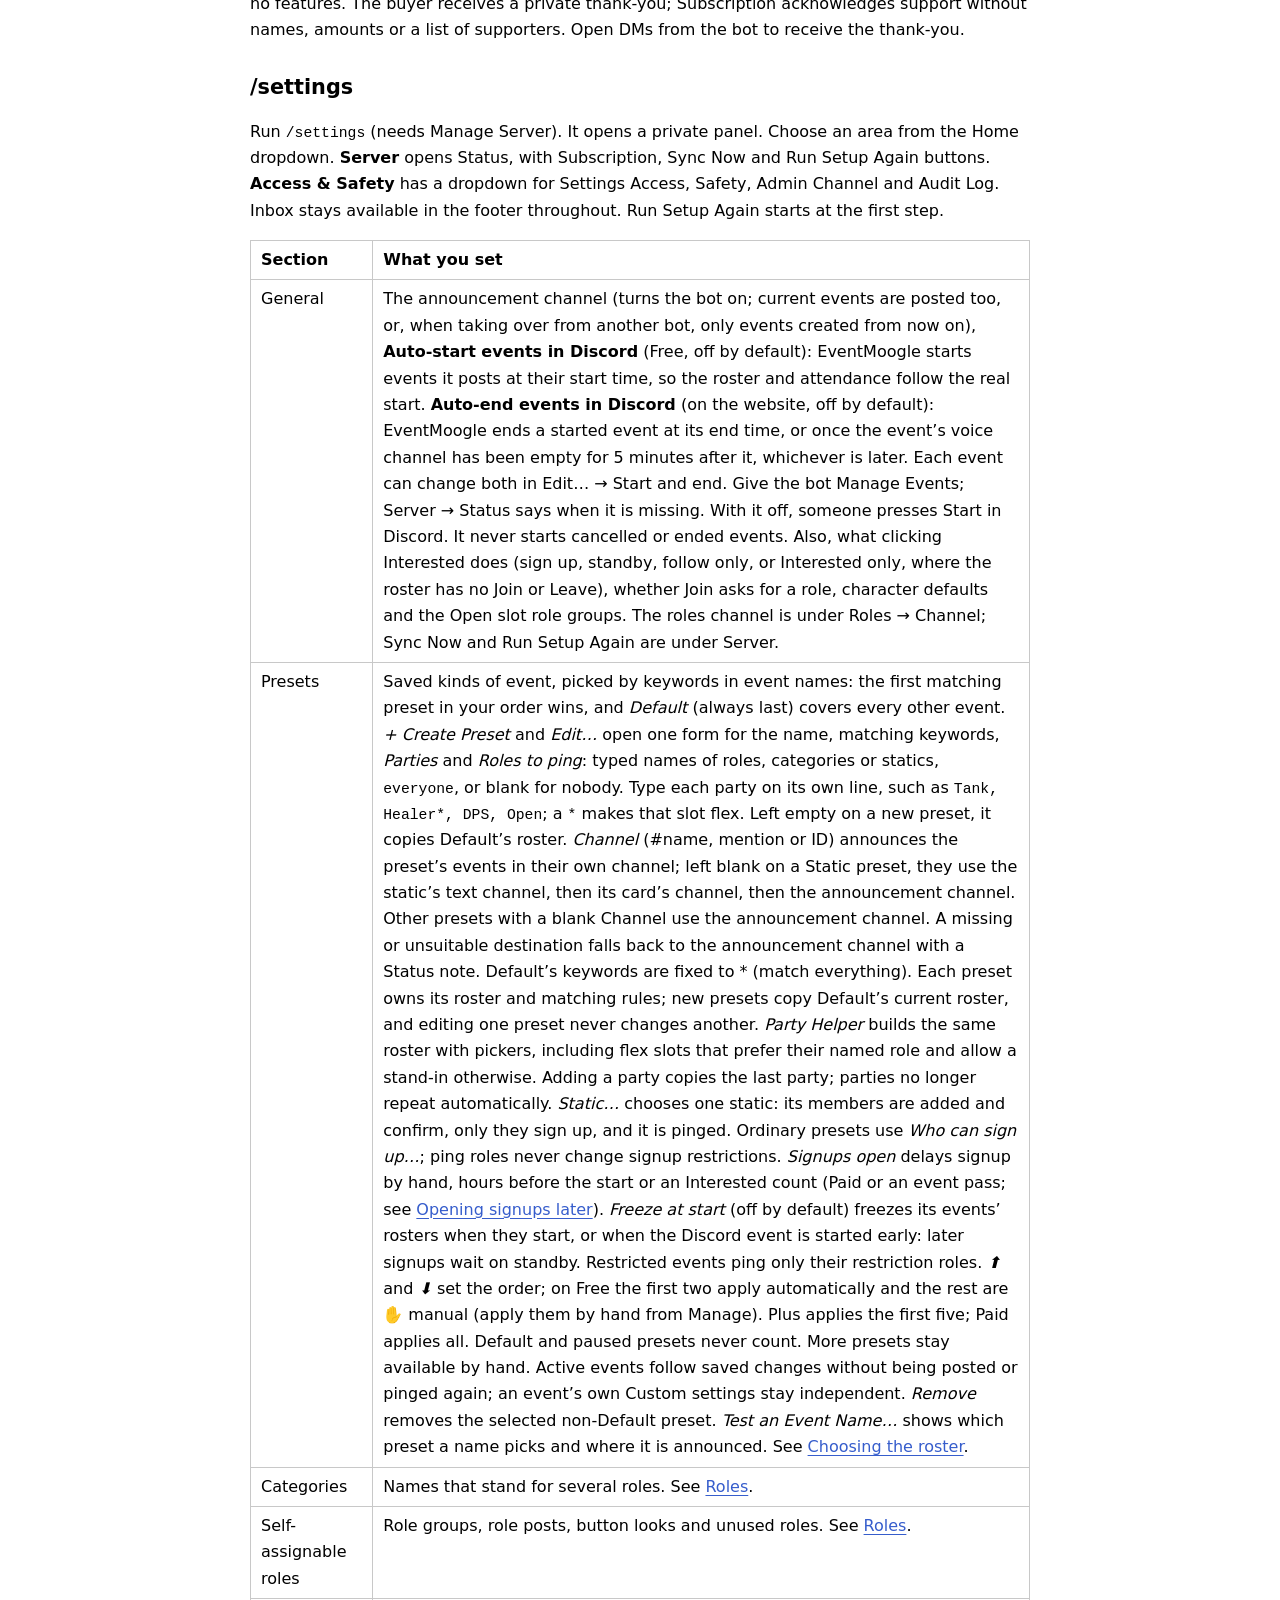
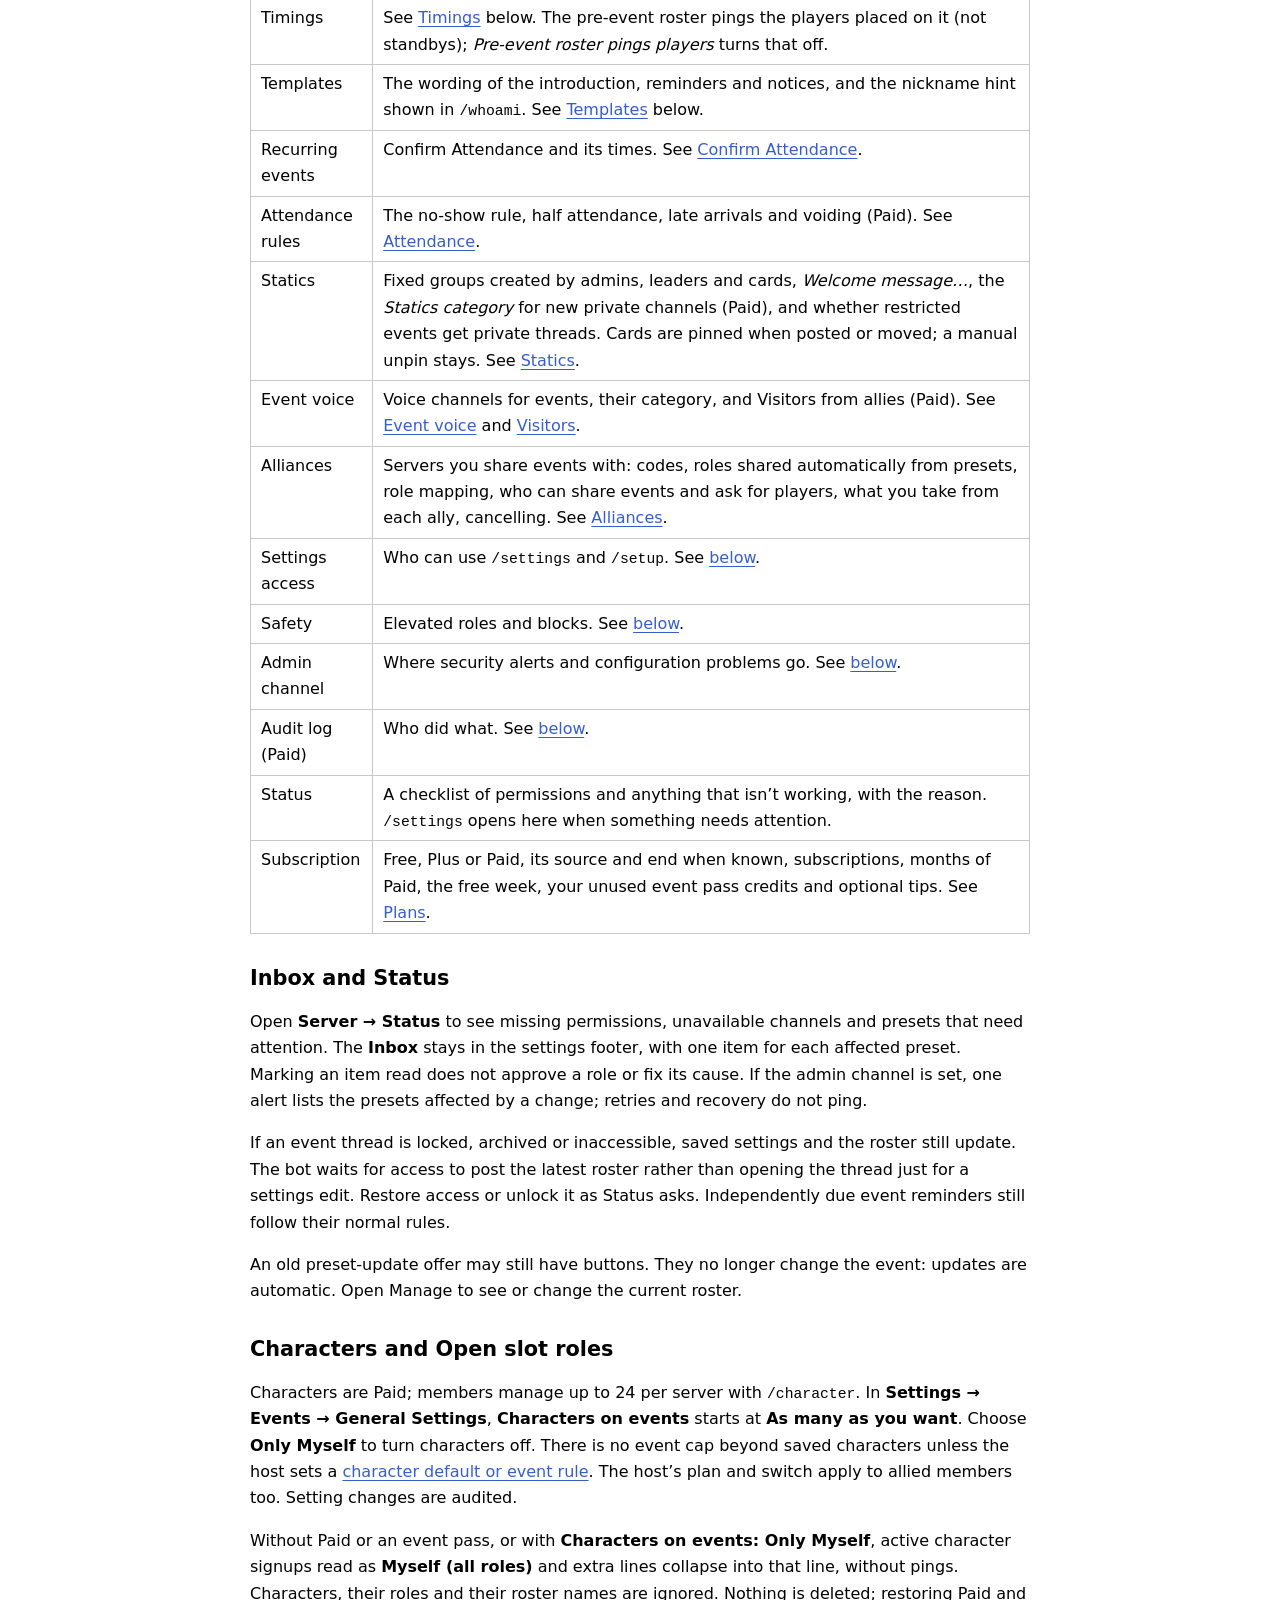
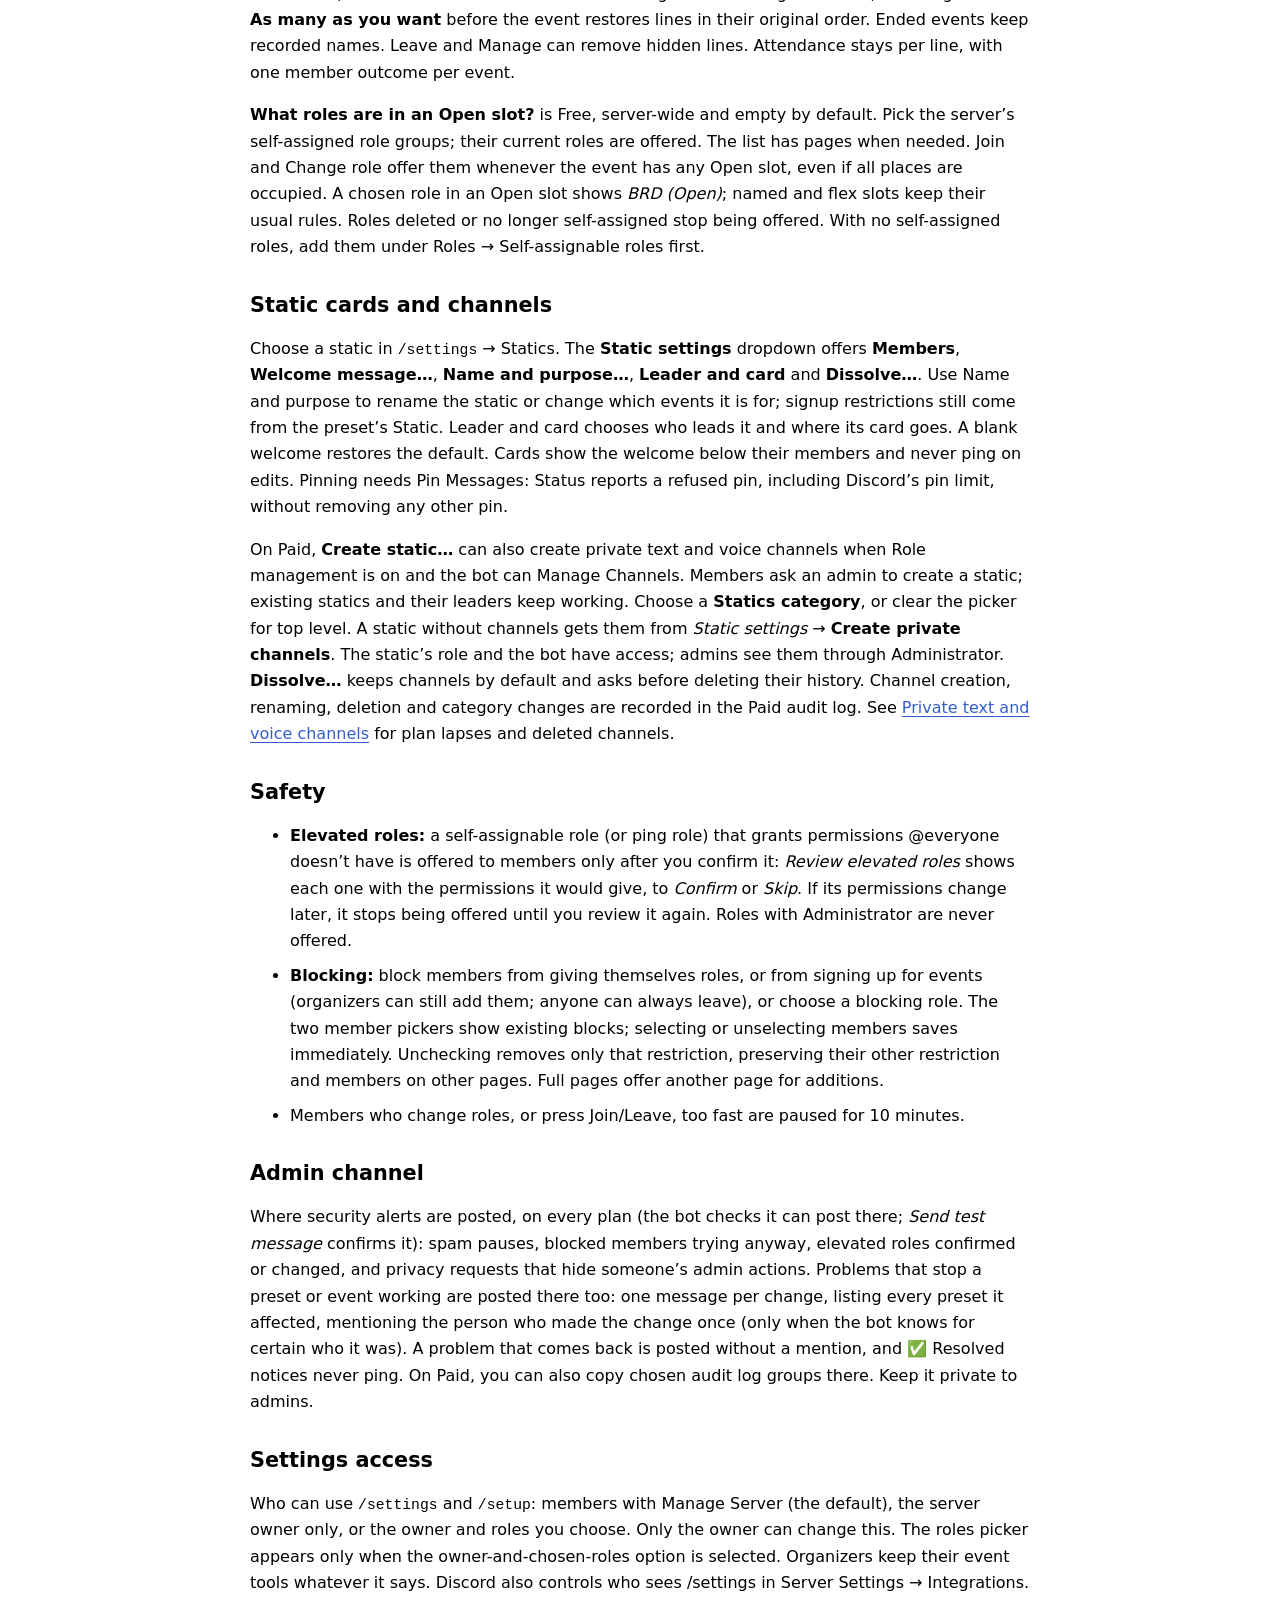
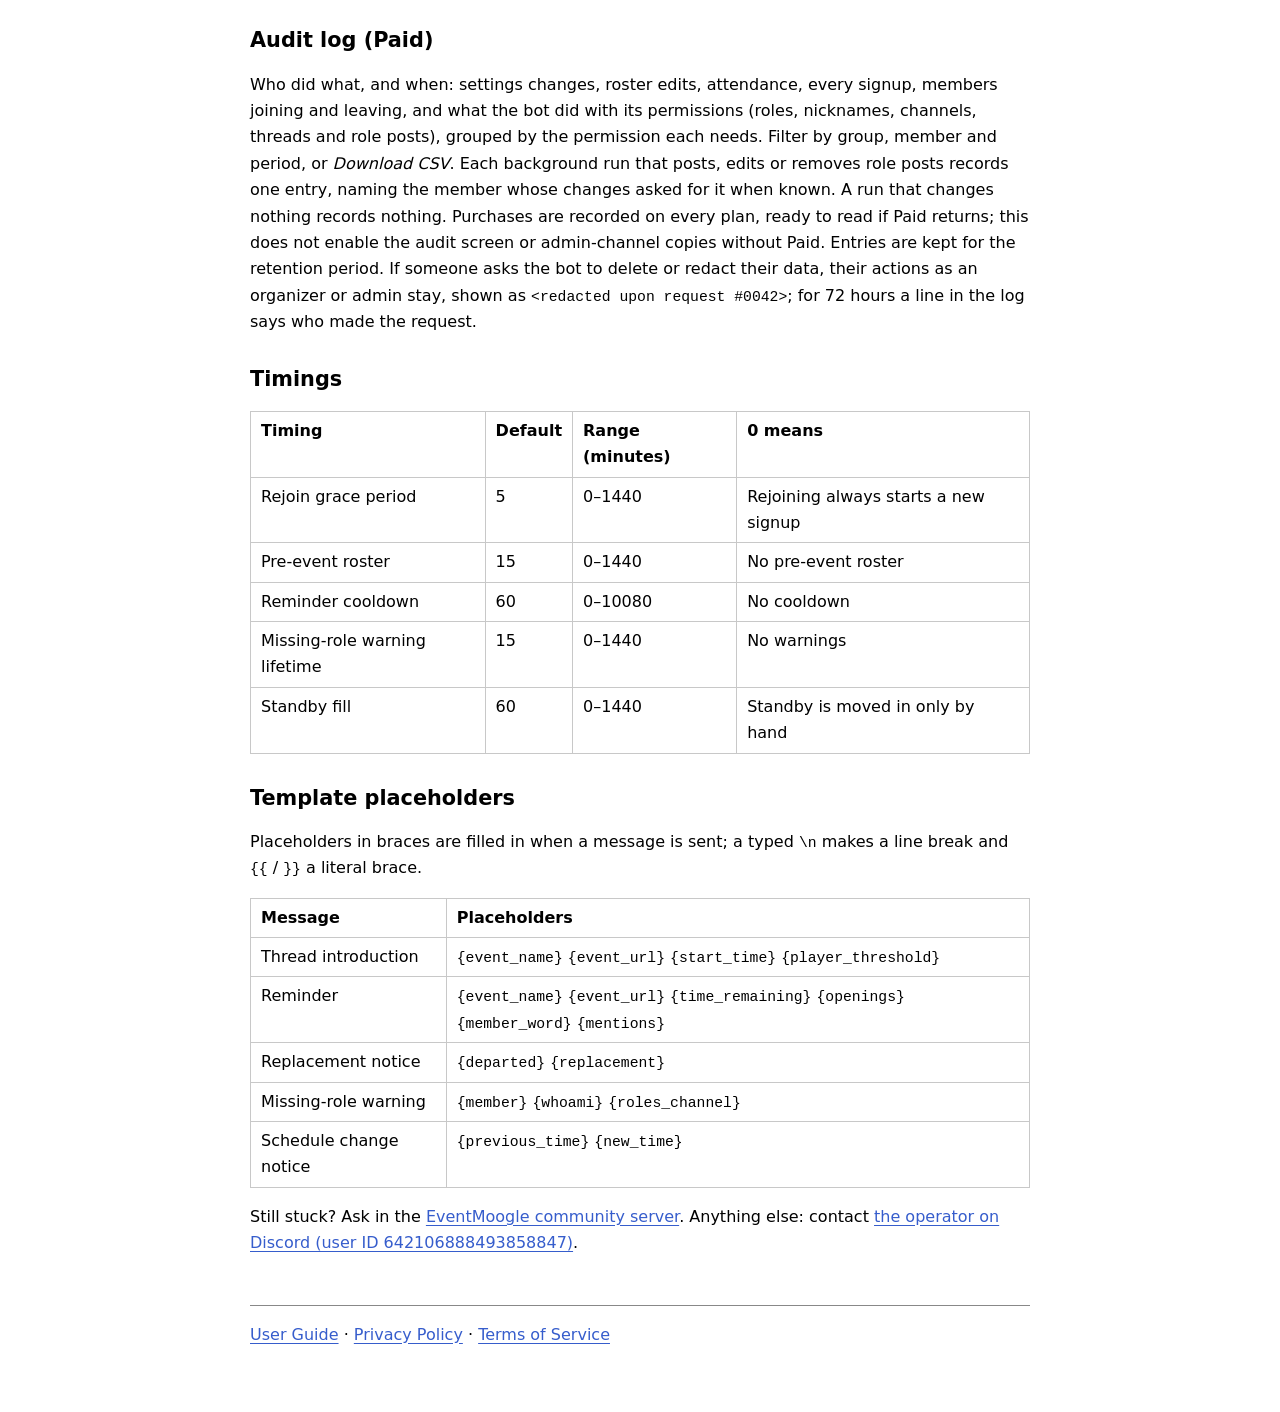
==== commit 90132963: "Admin guide: website setup walkthrough (v3.16.5)" ====
--- a/guide-admins.html
+++ b/guide-admins.html
@@ -13,7 +13,7 @@
     <p class="toc"><a href="guide.html">Overview</a> · <a href="guide-members.html">Members</a> · <a href="guide-organizers.html">Organizers</a> · <a href="guide-restricted.html">Restricted events</a> · <a href="guide-attendance.html">Attendance</a> · <a href="guide-roles.html">Roles</a> · <a href="guide-alliances.html">Alliances</a> · <strong>Server admins</strong></p>
 
     <h2 id="getting-started">Getting started</h2>
-    <p>When the bot is added, it posts a short welcome in the server’s system channel. Commands appear as they become useful: the event commands once there’s an announcement channel, <code>/whoami</code> once there’s something to pick. New to the bot? Run <code>/setup</code> (needs Manage Server). It starts by explaining how the bot works (it reads your Discord events, picks a preset by keywords in each event's name, uses that preset's party composition, then fills the slots by matchmaking signups), then walks through where events are posted, roles, categories and presets, in that order. <em>Continue later</em> keeps your place, including after a timeout or restart; <code>/setup</code> stays until you press <em>Finish</em> on the last step. <code>/about-new-features</code> shows Event Moogle’s feature showcases, the same ones as the Inbox, to everyone.</p>
+    <p>When the bot is added, it posts a short welcome in the server’s system channel. Commands appear as they become useful: the event commands once there’s an announcement channel, <code>/whoami</code> once there’s something to pick. New to the bot? Run <code>/setup</code> (needs Manage Server). It starts by explaining how the bot works (it reads your Discord events, picks a preset by keywords in each event's name, uses that preset's party composition, then fills the slots by matchmaking signups), then walks through where events are posted, roles, categories and presets, in that order. <em>Continue later</em> keeps your place, including after a timeout or restart; <code>/setup</code> stays until you press <em>Finish</em> on the last step. The website has the same walkthrough, with the settings on each step and a step about the server’s own pages: an admin opening a server that isn’t set up lands on it, and until it’s finished every admin’s Home and the server’s Home say so. Your place is shared, so you can start in Discord and finish on the website, or the other way round; finishing either finishes both. <code>/about-new-features</code> shows Event Moogle’s feature showcases, the same ones as the Inbox, to everyone.</p>
 
     <h2 id="permissions">Permissions the bot asks for</h2>
     <p>Event Moogle asks for these Discord permissions when it’s added, and uses each only for what’s listed. It doesn’t need Administrator. If you remove one, the features that need it stop, and <strong>Settings → Server → Status</strong> (or <code>/settings</code>) says what’s missing. Permissions marked optional only matter if you use that feature.</p>
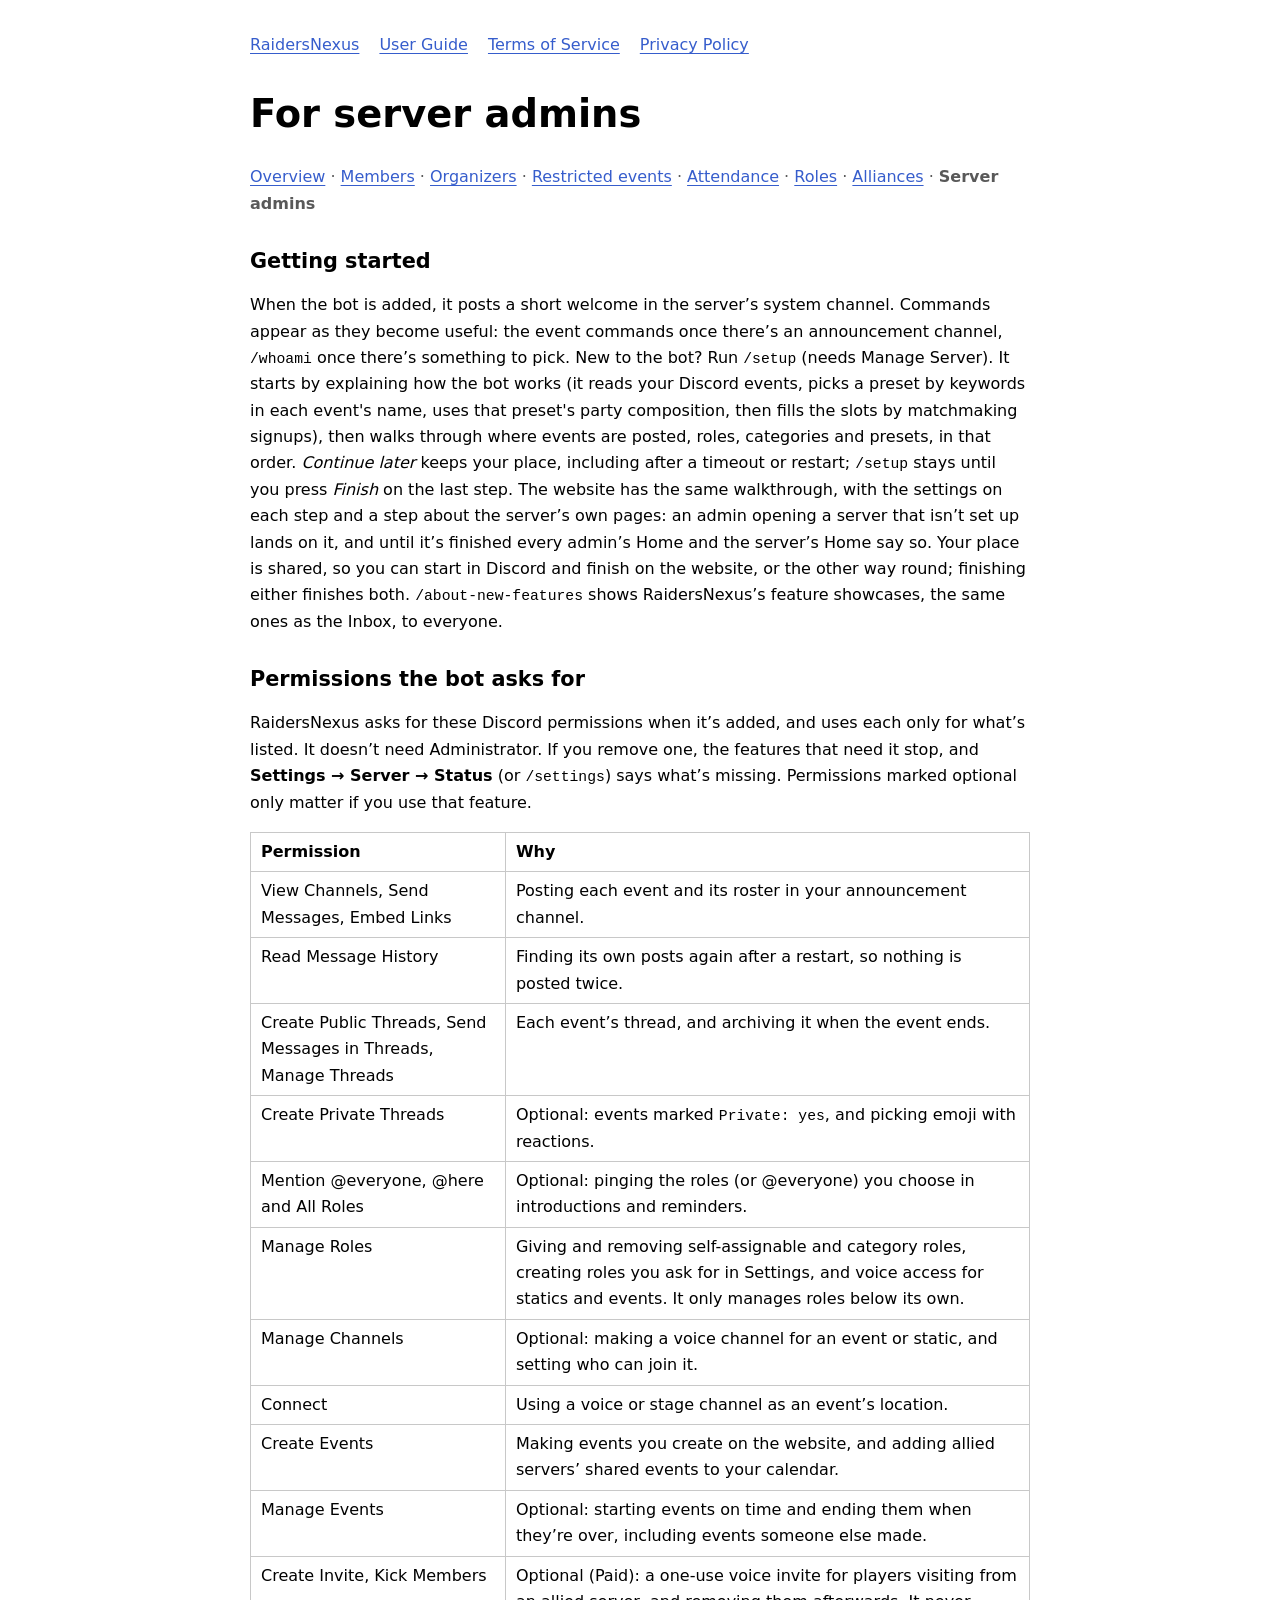
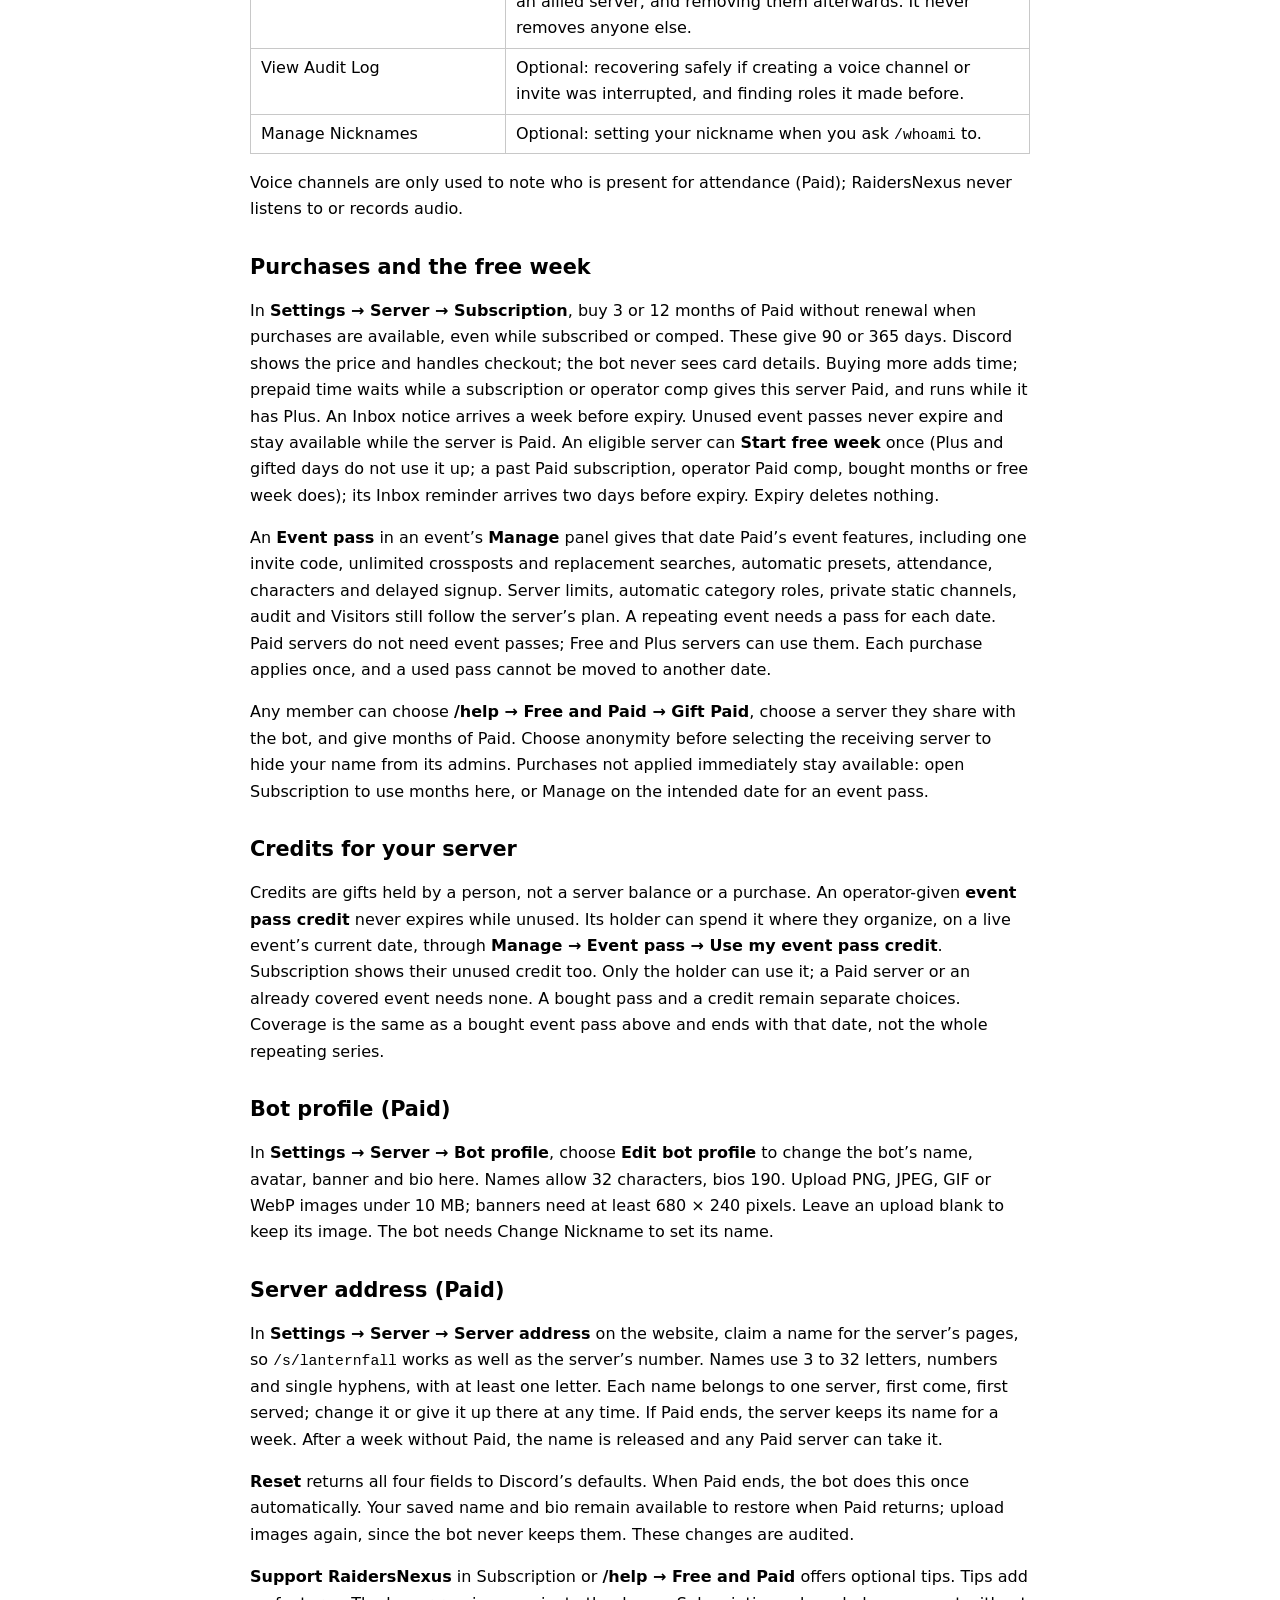
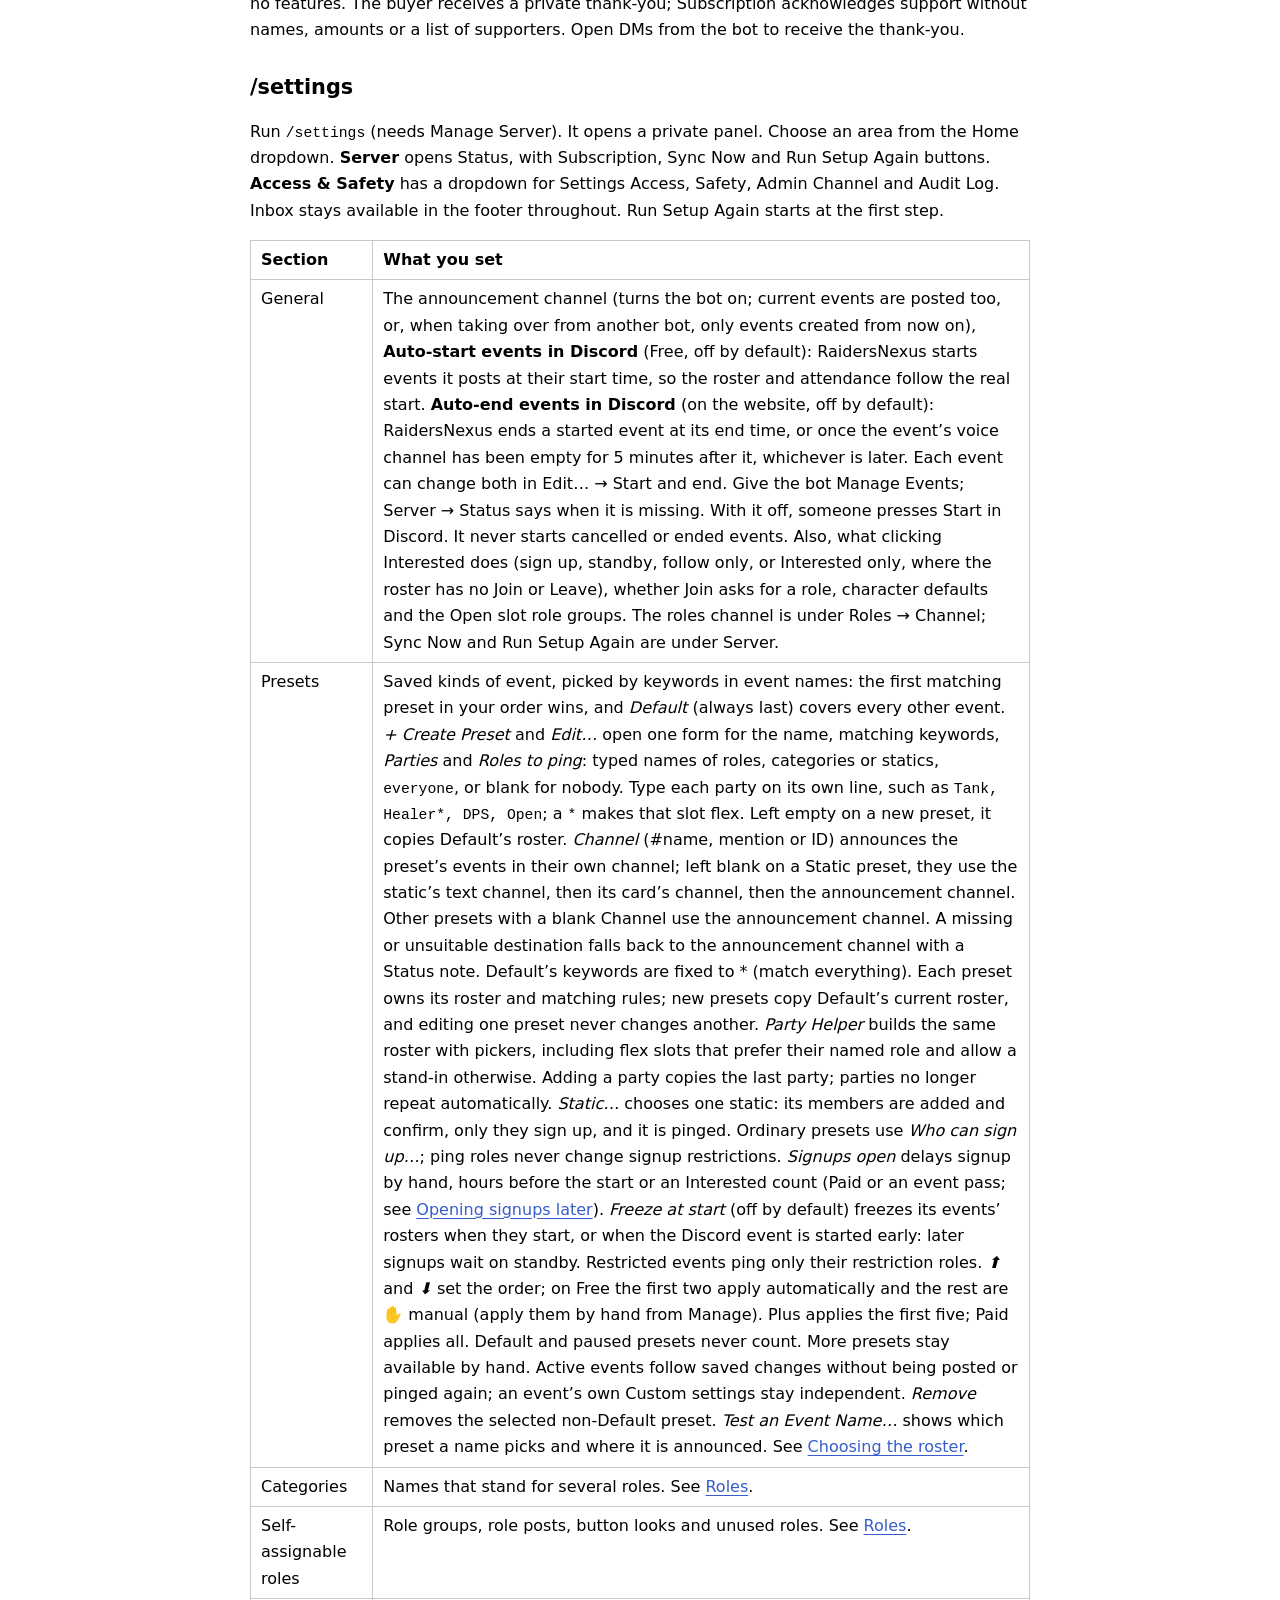
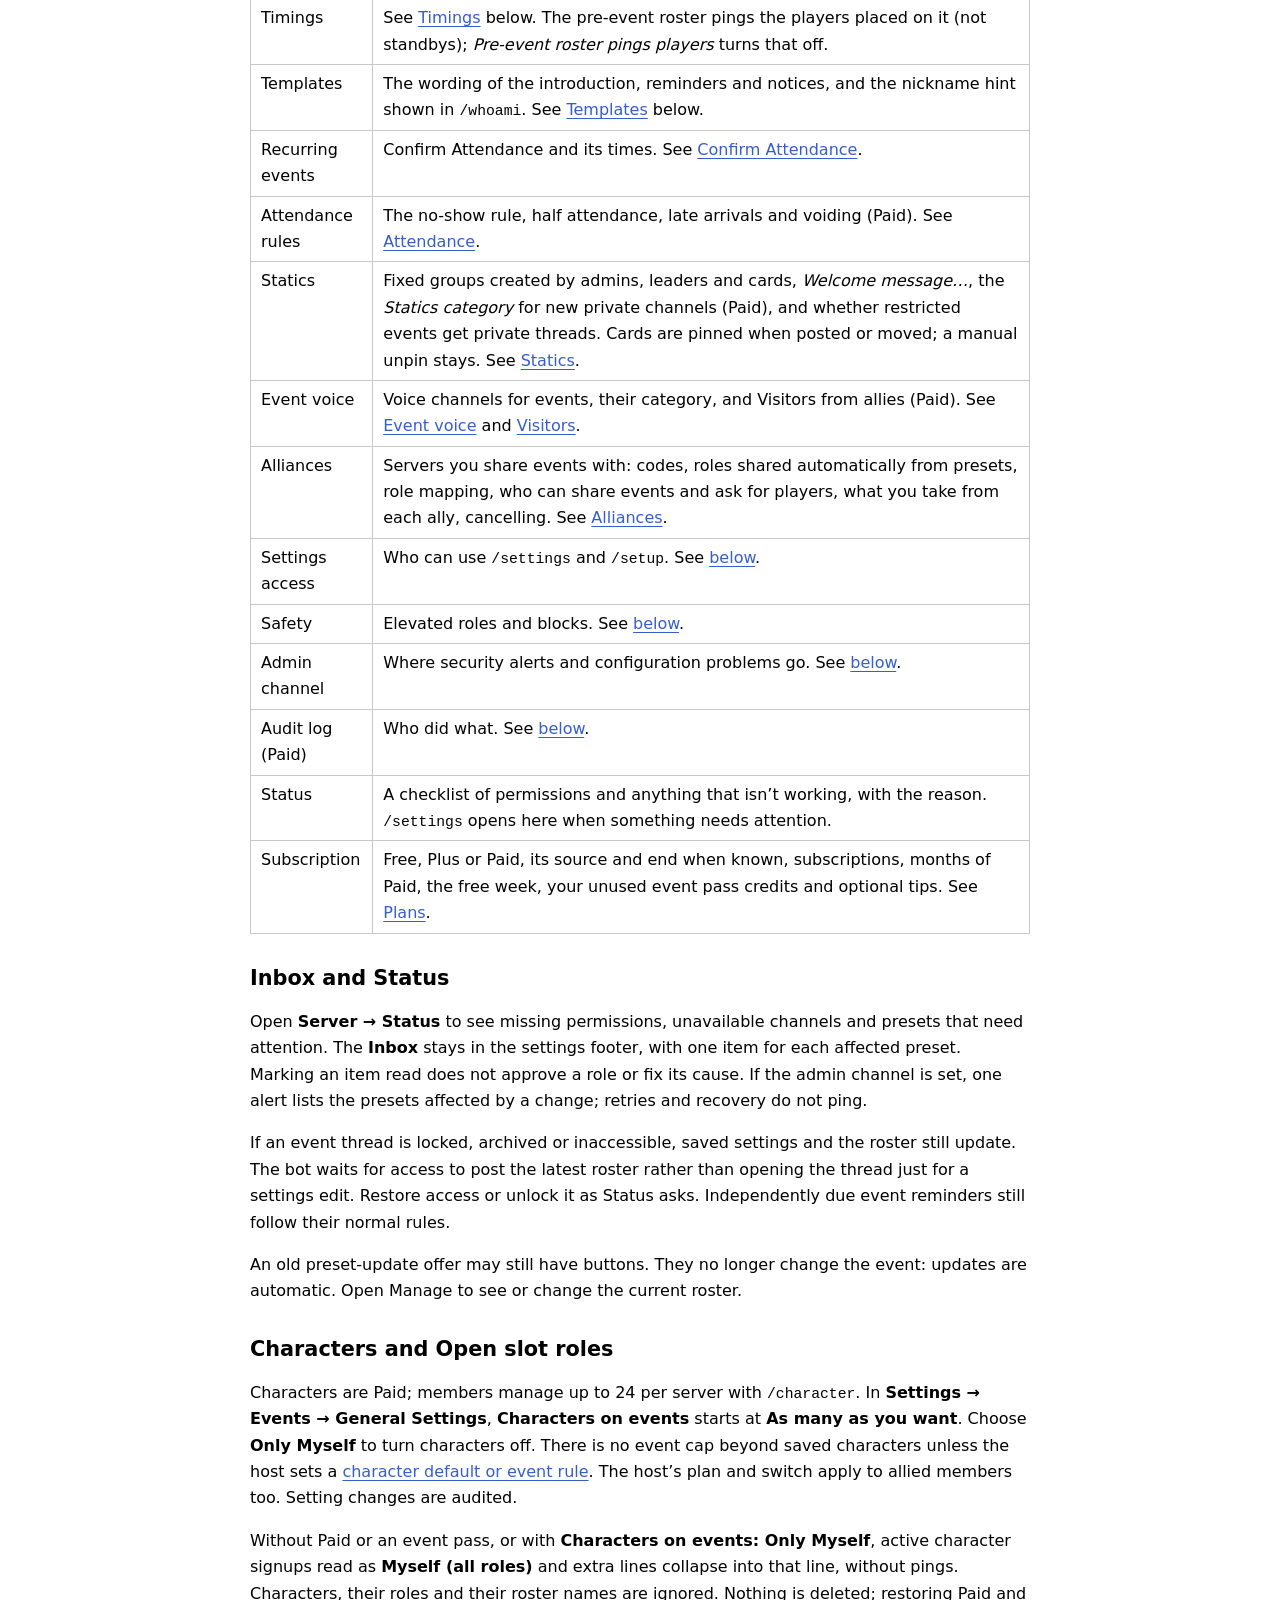
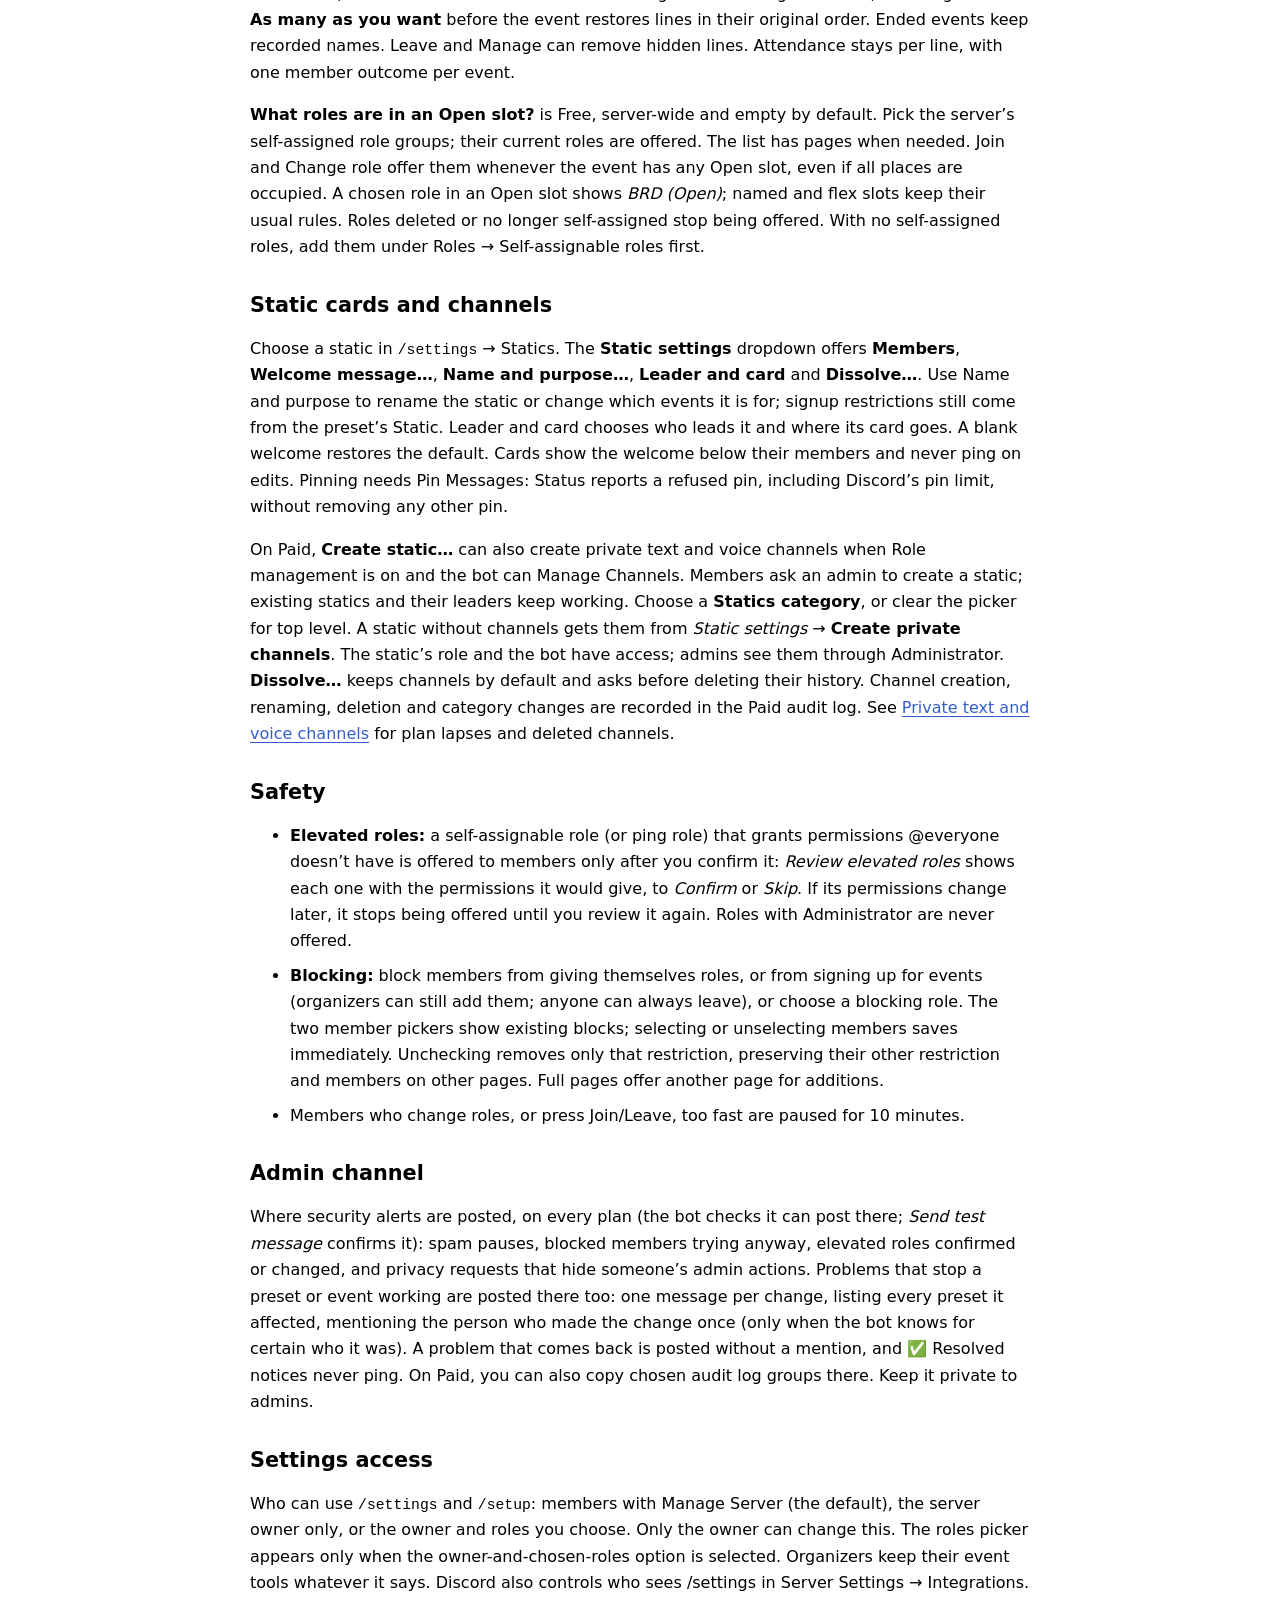
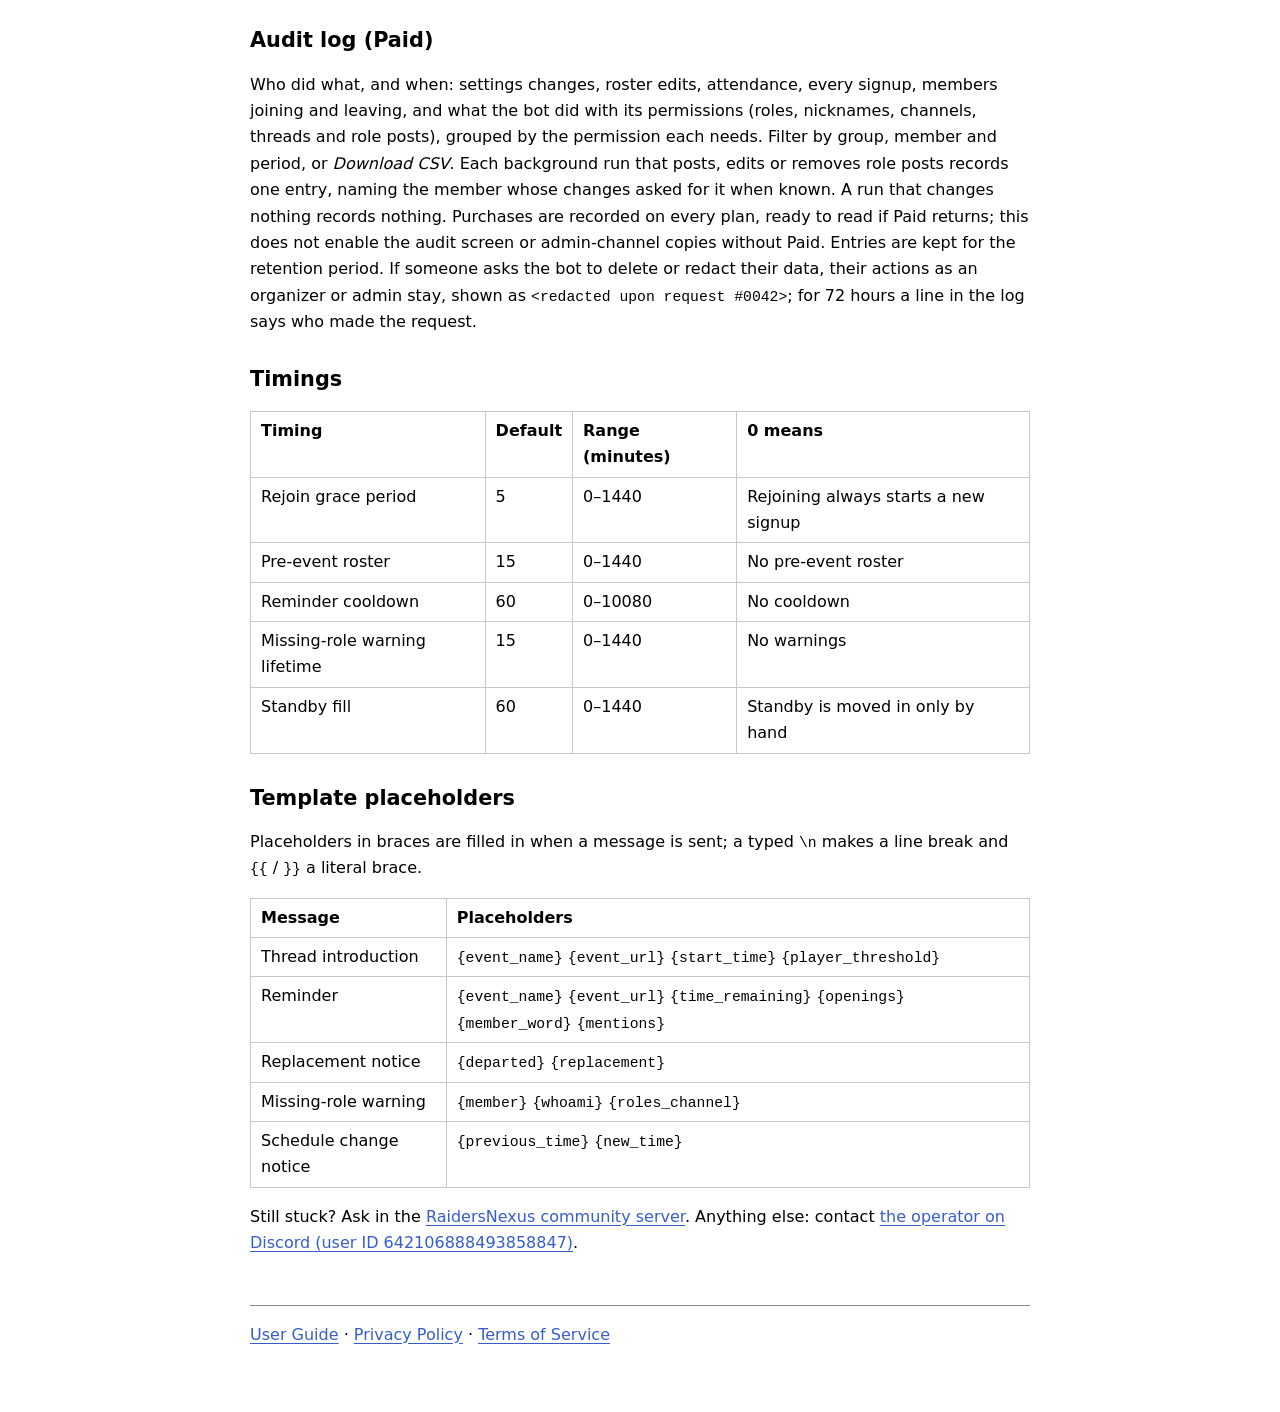
==== commit 1c54ba00: "EventMoogle is now RaidersNexus (v3.19.0): guides and policies renamed; Terms and Privacy effective " ====
--- a/guide-admins.html
+++ b/guide-admins.html
@@ -3,20 +3,20 @@
 <head>
   <meta charset="utf-8">
   <meta name="viewport" content="width=device-width, initial-scale=1">
-  <title>Server admins — Event Moogle User Guide</title>
+  <title>Server admins — RaidersNexus User Guide</title>
   <link rel="stylesheet" href="styles.css">
 </head>
 <body>
-  <nav aria-label="Pages"><a href="index.html">Event Moogle</a><a href="guide.html">User Guide</a><a href="terms.html">Terms of Service</a><a href="privacy.html">Privacy Policy</a></nav>
+  <nav aria-label="Pages"><a href="index.html">RaidersNexus</a><a href="guide.html">User Guide</a><a href="terms.html">Terms of Service</a><a href="privacy.html">Privacy Policy</a></nav>
   <main>
     <h1>For server admins</h1>
     <p class="toc"><a href="guide.html">Overview</a> · <a href="guide-members.html">Members</a> · <a href="guide-organizers.html">Organizers</a> · <a href="guide-restricted.html">Restricted events</a> · <a href="guide-attendance.html">Attendance</a> · <a href="guide-roles.html">Roles</a> · <a href="guide-alliances.html">Alliances</a> · <strong>Server admins</strong></p>
 
     <h2 id="getting-started">Getting started</h2>
-    <p>When the bot is added, it posts a short welcome in the server’s system channel. Commands appear as they become useful: the event commands once there’s an announcement channel, <code>/whoami</code> once there’s something to pick. New to the bot? Run <code>/setup</code> (needs Manage Server). It starts by explaining how the bot works (it reads your Discord events, picks a preset by keywords in each event's name, uses that preset's party composition, then fills the slots by matchmaking signups), then walks through where events are posted, roles, categories and presets, in that order. <em>Continue later</em> keeps your place, including after a timeout or restart; <code>/setup</code> stays until you press <em>Finish</em> on the last step. The website has the same walkthrough, with the settings on each step and a step about the server’s own pages: an admin opening a server that isn’t set up lands on it, and until it’s finished every admin’s Home and the server’s Home say so. Your place is shared, so you can start in Discord and finish on the website, or the other way round; finishing either finishes both. <code>/about-new-features</code> shows Event Moogle’s feature showcases, the same ones as the Inbox, to everyone.</p>
+    <p>When the bot is added, it posts a short welcome in the server’s system channel. Commands appear as they become useful: the event commands once there’s an announcement channel, <code>/whoami</code> once there’s something to pick. New to the bot? Run <code>/setup</code> (needs Manage Server). It starts by explaining how the bot works (it reads your Discord events, picks a preset by keywords in each event's name, uses that preset's party composition, then fills the slots by matchmaking signups), then walks through where events are posted, roles, categories and presets, in that order. <em>Continue later</em> keeps your place, including after a timeout or restart; <code>/setup</code> stays until you press <em>Finish</em> on the last step. The website has the same walkthrough, with the settings on each step and a step about the server’s own pages: an admin opening a server that isn’t set up lands on it, and until it’s finished every admin’s Home and the server’s Home say so. Your place is shared, so you can start in Discord and finish on the website, or the other way round; finishing either finishes both. <code>/about-new-features</code> shows RaidersNexus’s feature showcases, the same ones as the Inbox, to everyone.</p>
 
     <h2 id="permissions">Permissions the bot asks for</h2>
-    <p>Event Moogle asks for these Discord permissions when it’s added, and uses each only for what’s listed. It doesn’t need Administrator. If you remove one, the features that need it stop, and <strong>Settings → Server → Status</strong> (or <code>/settings</code>) says what’s missing. Permissions marked optional only matter if you use that feature.</p>
+    <p>RaidersNexus asks for these Discord permissions when it’s added, and uses each only for what’s listed. It doesn’t need Administrator. If you remove one, the features that need it stop, and <strong>Settings → Server → Status</strong> (or <code>/settings</code>) says what’s missing. Permissions marked optional only matter if you use that feature.</p>
     <table>
       <tr><th>Permission</th><th>Why</th></tr>
       <tr><td>View Channels, Send Messages, Embed Links</td><td>Posting each event and its roster in your announcement channel.</td></tr>
@@ -33,7 +33,7 @@
       <tr><td>View Audit Log</td><td>Optional: recovering safely if creating a voice channel or invite was interrupted, and finding roles it made before.</td></tr>
       <tr><td>Manage Nicknames</td><td>Optional: setting your nickname when you ask <code>/whoami</code> to.</td></tr>
     </table>
-    <p>Voice channels are only used to note who is present for attendance (Paid); Event Moogle never listens to or records audio.</p>
+    <p>Voice channels are only used to note who is present for attendance (Paid); RaidersNexus never listens to or records audio.</p>
 
     <h2 id="purchases">Purchases and the free week</h2>
     <p>In <strong>Settings → Server → Subscription</strong>, buy 3 or 12 months of Paid without renewal when purchases are available, even while subscribed or comped. These give 90 or 365 days. Discord shows the price and handles checkout; the bot never sees card details. Buying more adds time; prepaid time waits while a subscription or operator comp gives this server Paid, and runs while it has Plus. An Inbox notice arrives a week before expiry. Unused event passes never expire and stay available while the server is Paid. An eligible server can <strong>Start free week</strong> once (Plus and gifted days do not use it up; a past Paid subscription, operator Paid comp, bought months or free week does); its Inbox reminder arrives two days before expiry. Expiry deletes nothing.</p>
@@ -48,13 +48,13 @@
     <h2 id="server-address">Server address (Paid)</h2>
     <p>In <strong>Settings → Server → Server address</strong> on the website, claim a name for the server’s pages, so <code>/s/lanternfall</code> works as well as the server’s number. Names use 3 to 32 letters, numbers and single hyphens, with at least one letter. Each name belongs to one server, first come, first served; change it or give it up there at any time. If Paid ends, the server keeps its name for a week. After a week without Paid, the name is released and any Paid server can take it.</p>
     <p><strong>Reset</strong> returns all four fields to Discord’s defaults. When Paid ends, the bot does this once automatically. Your saved name and bio remain available to restore when Paid returns; upload images again, since the bot never keeps them. These changes are audited.</p>
-    <p><strong>Support EventMoogle</strong> in Subscription or <strong>/help → Free and Paid</strong> offers optional tips. Tips add no features. The buyer receives a private thank-you; Subscription acknowledges support without names, amounts or a list of supporters. Open DMs from the bot to receive the thank-you.</p>
+    <p><strong>Support RaidersNexus</strong> in Subscription or <strong>/help → Free and Paid</strong> offers optional tips. Tips add no features. The buyer receives a private thank-you; Subscription acknowledges support without names, amounts or a list of supporters. Open DMs from the bot to receive the thank-you.</p>
 
     <h2 id="settings">/settings</h2>
     <p>Run <code>/settings</code> (needs Manage Server). It opens a private panel. Choose an area from the Home dropdown. <strong>Server</strong> opens Status, with Subscription, Sync Now and Run Setup Again buttons. <strong>Access &amp; Safety</strong> has a dropdown for Settings Access, Safety, Admin Channel and Audit Log. Inbox stays available in the footer throughout. Run Setup Again starts at the first step.</p>
     <table>
       <tr><th>Section</th><th>What you set</th></tr>
-      <tr><td>General</td><td>The announcement channel (turns the bot on; current events are posted too, or, when taking over from another bot, only events created from now on), <strong>Auto-start events in Discord</strong> (Free, off by default): EventMoogle starts events it posts at their start time, so the roster and attendance follow the real start. <strong>Auto-end events in Discord</strong> (on the website, off by default): EventMoogle ends a started event at its end time, or once the event’s voice channel has been empty for 5 minutes after it, whichever is later. Each event can change both in Edit… → Start and end. Give the bot Manage Events; Server → Status says when it is missing. With it off, someone presses Start in Discord. It never starts cancelled or ended events. Also, what clicking Interested does (sign up, standby, follow only, or Interested only, where the roster has no Join or Leave), whether Join asks for a role, character defaults and the Open slot role groups. The roles channel is under Roles → Channel; Sync Now and Run Setup Again are under Server.</td></tr>
+      <tr><td>General</td><td>The announcement channel (turns the bot on; current events are posted too, or, when taking over from another bot, only events created from now on), <strong>Auto-start events in Discord</strong> (Free, off by default): RaidersNexus starts events it posts at their start time, so the roster and attendance follow the real start. <strong>Auto-end events in Discord</strong> (on the website, off by default): RaidersNexus ends a started event at its end time, or once the event’s voice channel has been empty for 5 minutes after it, whichever is later. Each event can change both in Edit… → Start and end. Give the bot Manage Events; Server → Status says when it is missing. With it off, someone presses Start in Discord. It never starts cancelled or ended events. Also, what clicking Interested does (sign up, standby, follow only, or Interested only, where the roster has no Join or Leave), whether Join asks for a role, character defaults and the Open slot role groups. The roles channel is under Roles → Channel; Sync Now and Run Setup Again are under Server.</td></tr>
       <tr><td>Presets</td><td>Saved kinds of event, picked by keywords in event names: the first matching preset in your order wins, and <em>Default</em> (always last) covers every other event. <em>+ Create Preset</em> and <em>Edit…</em> open one form for the name, matching keywords, <em>Parties</em> and <em>Roles to ping</em>: typed names of roles, categories or statics, <code>everyone</code>, or blank for nobody. Type each party on its own line, such as <code>Tank, Healer*, DPS, Open</code>; a <code>*</code> makes that slot flex. Left empty on a new preset, it copies Default’s roster. <em>Channel</em> (#name, mention or ID) announces the preset’s events in their own channel; left blank on a Static preset, they use the static’s text channel, then its card’s channel, then the announcement channel. Other presets with a blank Channel use the announcement channel. A missing or unsuitable destination falls back to the announcement channel with a Status note. Default’s keywords are fixed to * (match everything). Each preset owns its roster and matching rules; new presets copy Default’s current roster, and editing one preset never changes another. <em>Party Helper</em> builds the same roster with pickers, including flex slots that prefer their named role and allow a stand-in otherwise. Adding a party copies the last party; parties no longer repeat automatically. <em>Static…</em> chooses one static: its members are added and confirm, only they sign up, and it is pinged. Ordinary presets use <em>Who can sign up…</em>; ping roles never change signup restrictions. <em>Signups open</em> delays signup by hand, hours before the start or an Interested count (Paid or an event pass; see <a href="guide-organizers.html#delayed-signups">Opening signups later</a>). <em>Freeze at start</em> (off by default) freezes its events’ rosters when they start, or when the Discord event is started early: later signups wait on standby. Restricted events ping only their restriction roles. <em>⬆️</em> and <em>⬇️</em> set the order; on Free the first two apply automatically and the rest are ✋ manual (apply them by hand from Manage). Plus applies the first five; Paid applies all. Default and paused presets never count. More presets stay available by hand. Active events follow saved changes without being posted or pinged again; an event’s own Custom settings stay independent. <em>Remove</em> removes the selected non-Default preset. <em>Test an Event Name…</em> shows which preset a name picks and where it is announced. See <a href="guide-organizers.html#presets">Choosing the roster</a>.</td></tr>
       <tr><td>Categories</td><td>Names that stand for several roles. See <a href="guide-roles.html#categories">Roles</a>.</td></tr>
       <tr><td>Self-assignable roles</td><td>Role groups, role posts, button looks and unused roles. See <a href="guide-roles.html#self-assignable">Roles</a>.</td></tr>
@@ -123,7 +123,7 @@
       <tr><td>Missing-role warning</td><td><code>{member}</code> <code>{whoami}</code> <code>{roles_channel}</code></td></tr>
       <tr><td>Schedule change notice</td><td><code>{previous_time}</code> <code>{new_time}</code></td></tr>
     </table>
-    <p>Still stuck? Ask in the <a href="https://discord.gg/FmapP6S6xy">EventMoogle community server</a>. Anything else: contact <a href="https://discord.com/users/642106888493858847">the operator on Discord (user ID 642106888493858847)</a>.</p>
+    <p>Still stuck? Ask in the <a href="https://discord.gg/FmapP6S6xy">RaidersNexus community server</a>. Anything else: contact <a href="https://discord.com/users/642106888493858847">the operator on Discord (user ID 642106888493858847)</a>.</p>
   </main>
   <footer><a href="guide.html">User Guide</a> · <a href="privacy.html">Privacy Policy</a> · <a href="terms.html">Terms of Service</a></footer>
 </body>
